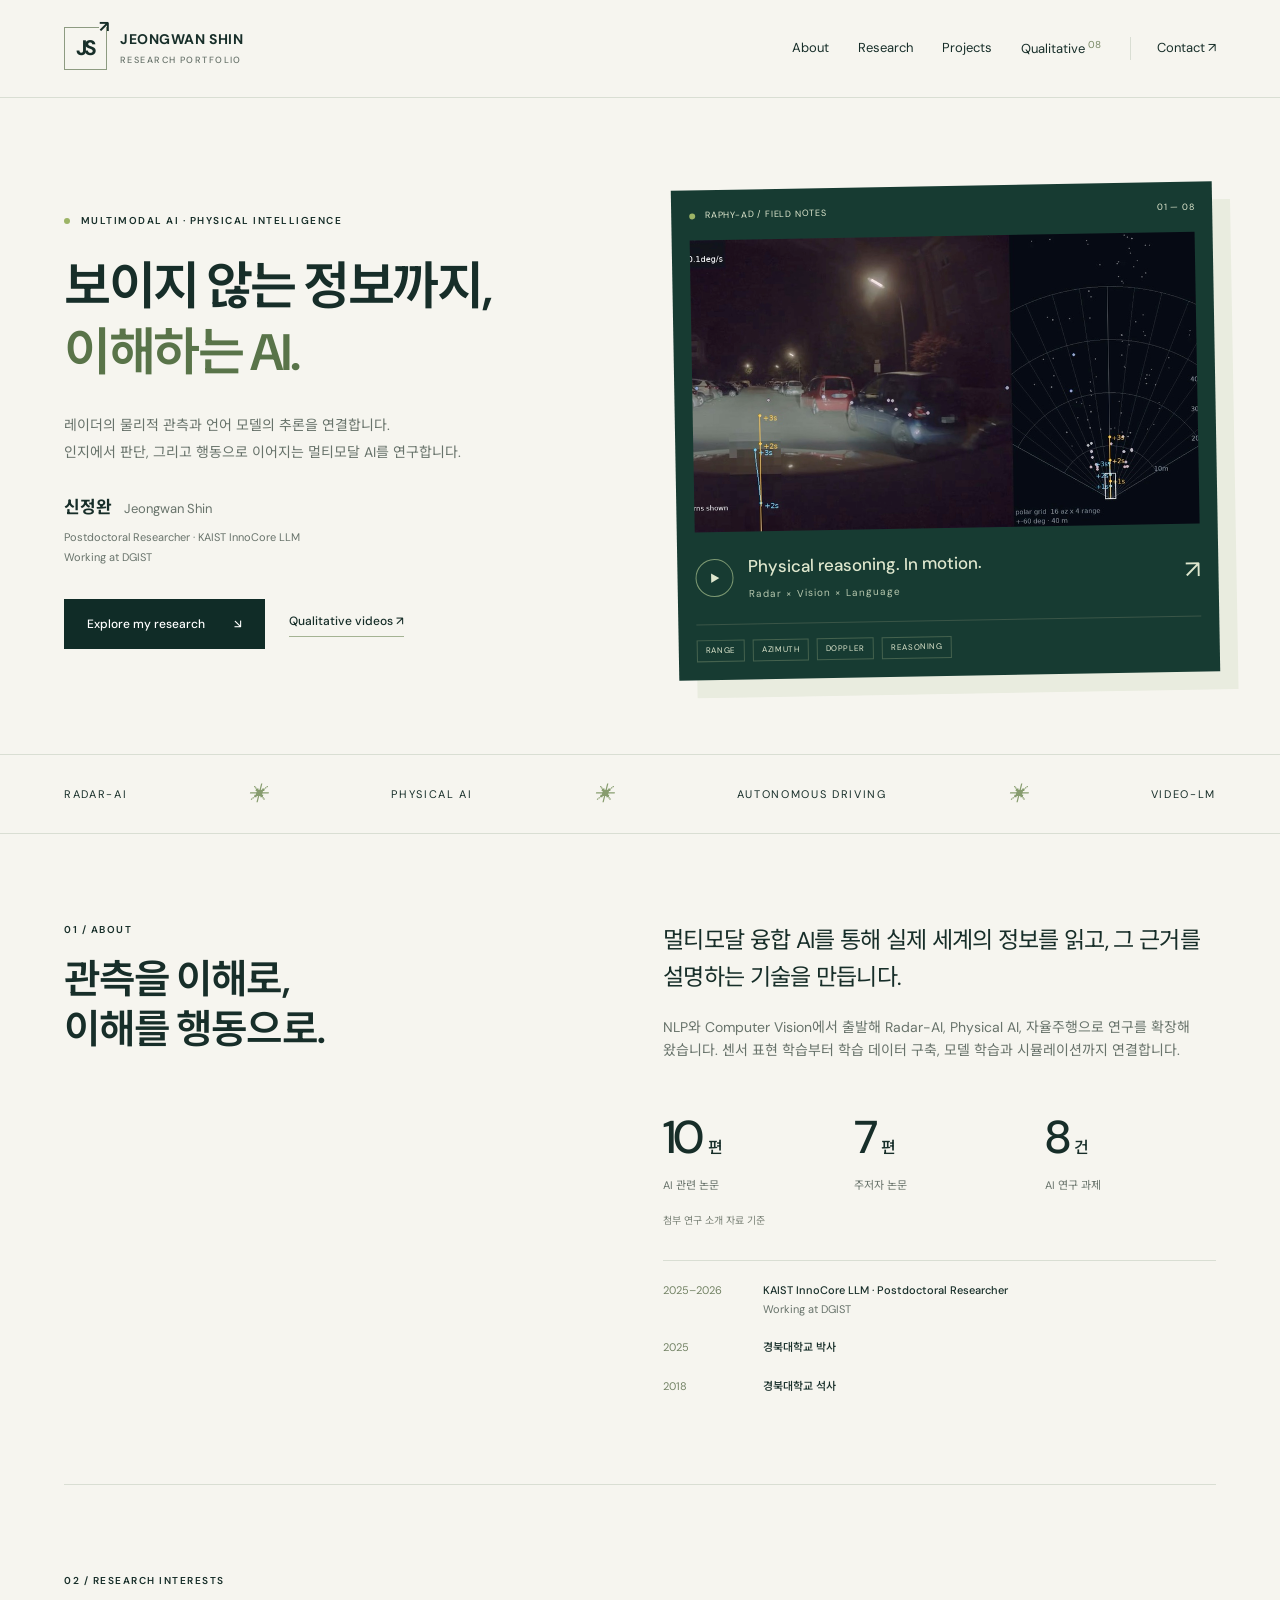
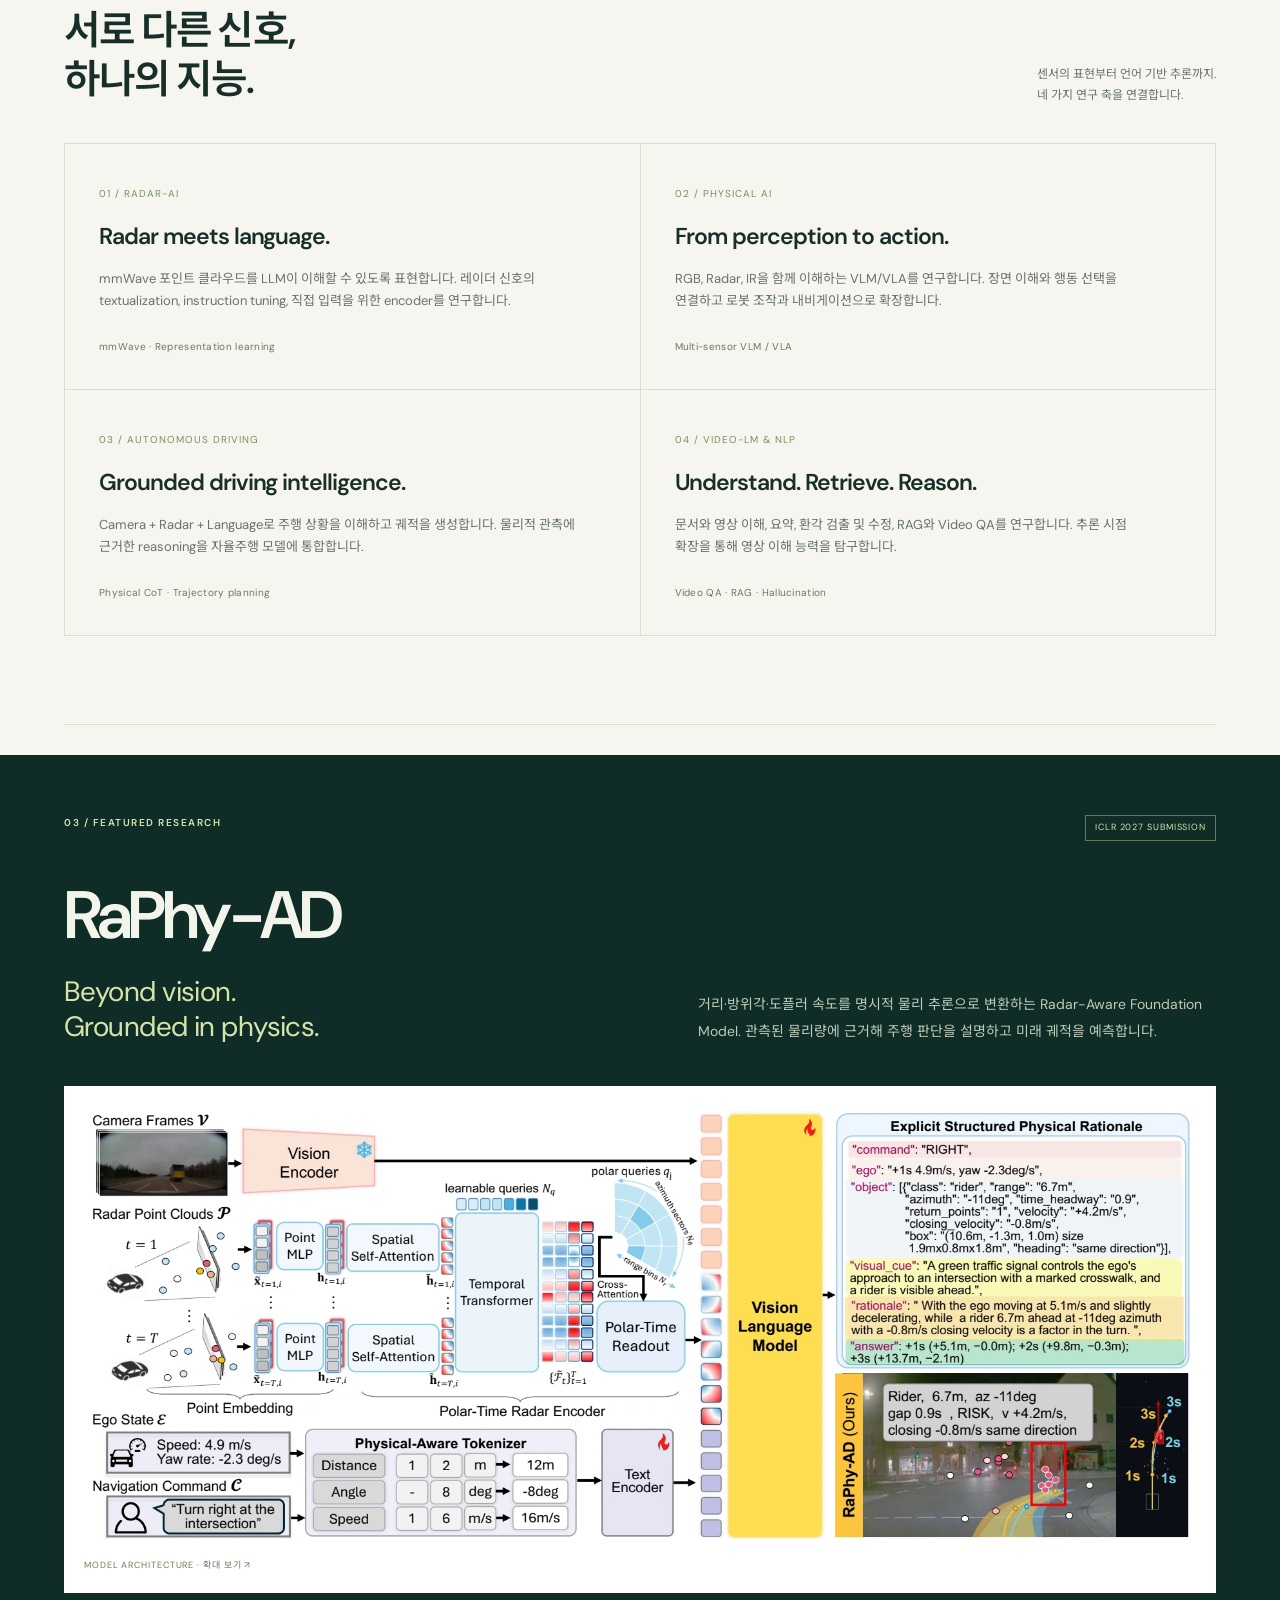
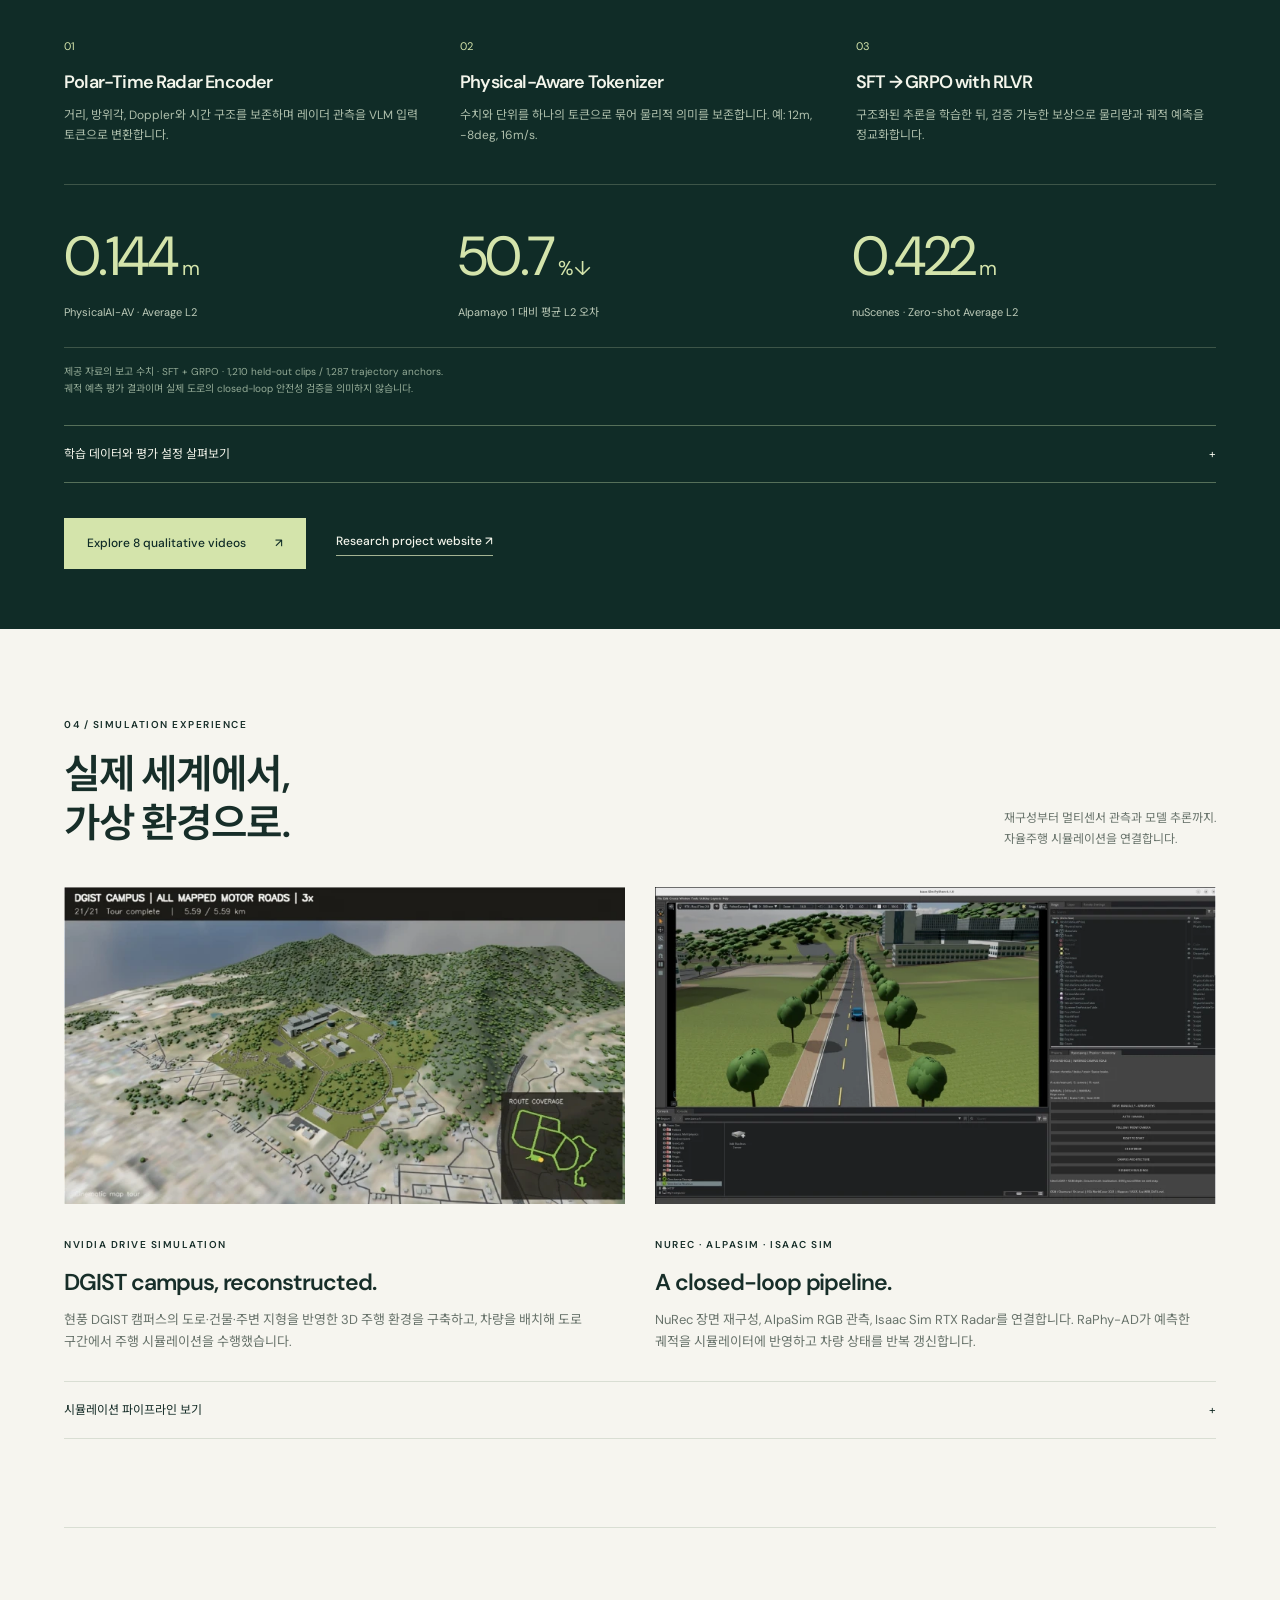
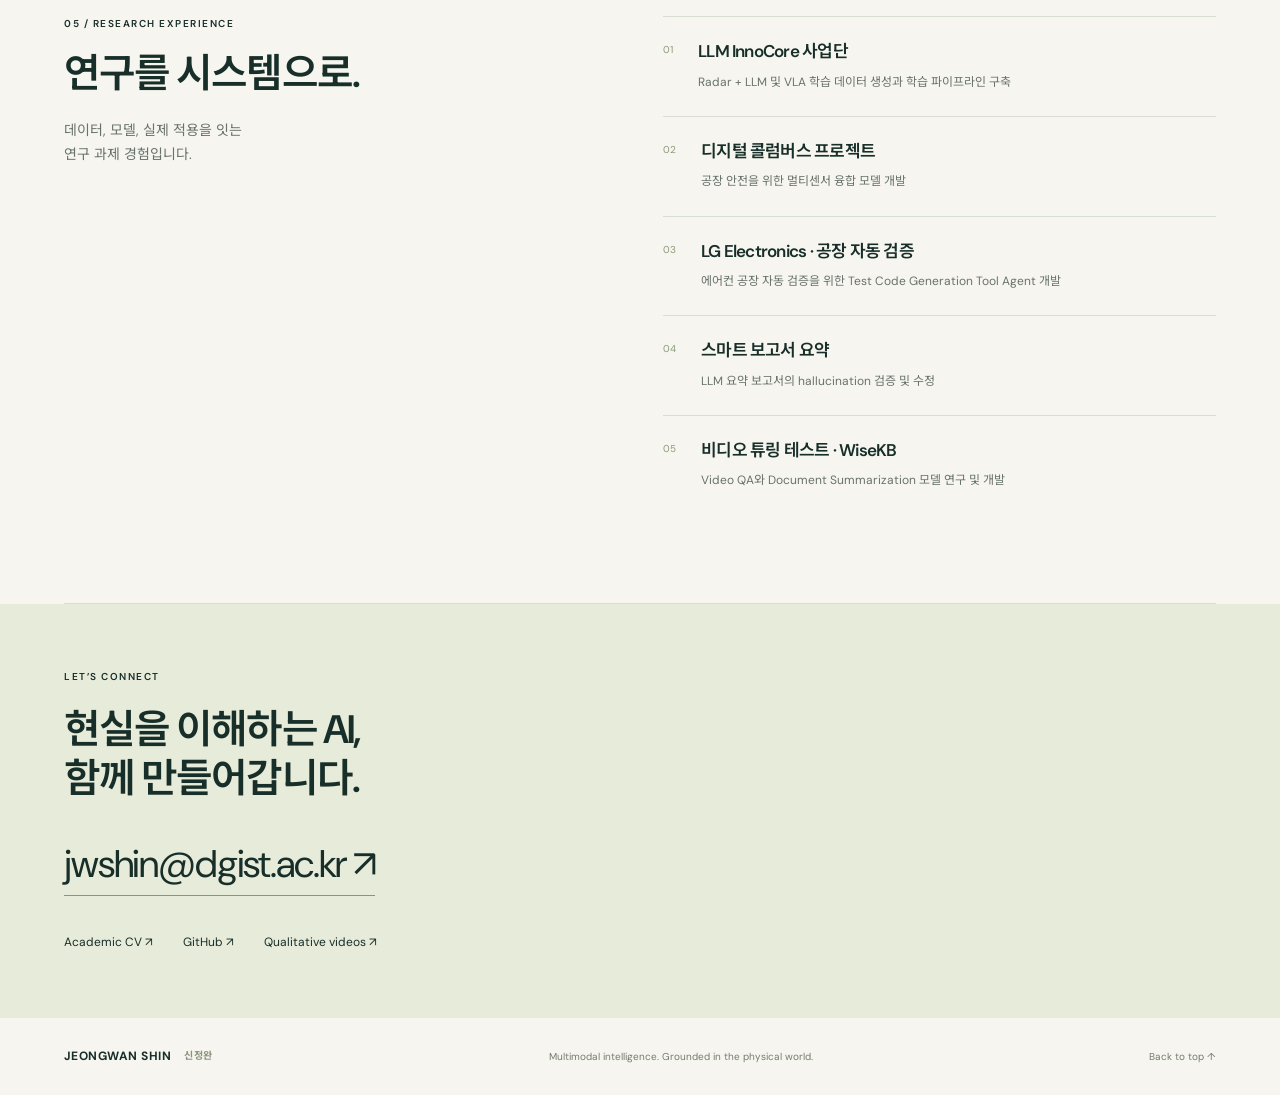
==== index.html @ ce57fabe "Build research portfolio with eight qualitative driving videos" ====
<!doctype html><html lang="ko"><head><meta charset="UTF-8"><meta name="viewport" content="width=device-width, initial-scale=1"><meta name="description" content="신정완의 연구 포트폴리오. Radar-AI, Physical AI, 자율주행 및 Video-LM 연구와 RaPhy-AD 영상 데모."><meta name="theme-color" content="#102c27"><title>신정완 · Research Portfolio · Jeongwan Shin</title><link rel="icon" href="favicon.svg" type="image/svg+xml"><link rel="stylesheet" href="style.css"></head><body><a class="skip" href="#main">본문 바로가기</a><header><a class="brand" href="index.html"><span class="brand-mark">JS<span>↗</span></span><span>JEONGWAN SHIN<small>RESEARCH PORTFOLIO</small></span></a><nav aria-label="주 메뉴"><a href="index.html#about">About</a><a href="index.html#research">Research</a><a href="index.html#projects">Projects</a><a href="qualitative.html">Qualitative <span class="nav-count">08</span></a><a href="index.html#contact">Contact ↗</a></nav></header><main id="main"><section class="hero"><div class="hero-copy"><p class="eyebrow"><span class="dot"></span> MULTIMODAL AI · PHYSICAL INTELLIGENCE</p><h1>보이지 않는 정보까지,<br><em>이해하는 AI.</em></h1><p class="hero-desc">레이더의 물리적 관측과 언어 모델의 추론을 연결합니다.<br>인지에서 판단, 그리고 행동으로 이어지는 멀티모달 AI를 연구합니다.</p><div class="identity"><strong>신정완 <span>Jeongwan Shin</span></strong><p>Postdoctoral Researcher · KAIST InnoCore LLM<br>Working at DGIST</p></div><div class="actions"><a class="button primary" href="#projects">Explore my research <span>↘</span></a><a class="text-link" href="qualitative.html">Qualitative videos <span>↗</span></a></div></div><a class="hero-visual" href="qualitative.html"><div class="visual-top"><span><i class="dot"></i> RAPHY-AD / FIELD NOTES</span><span>01 — 08</span></div><img src="scene-01.jpg" alt="RaPhy-AD 야간 주행: 카메라 관측, 레이더 포인트와 물리적 추론"><div class="visual-caption"><span class="play">▶</span><div><strong>Physical reasoning. In motion.</strong><p>Radar × Vision × Language</p></div><span>↗</span></div><div class="visual-tags"><span>RANGE</span><span>AZIMUTH</span><span>DOPPLER</span><span>REASONING</span></div></a></section>
<div class="specialties"><span>RADAR-AI</span><i>✳</i><span>PHYSICAL AI</span><i>✳</i><span>AUTONOMOUS DRIVING</span><i>✳</i><span>VIDEO-LM</span></div>
<section id="about" class="section about"><div><p class="eyebrow">01 / ABOUT</p><h2>관측을 이해로,<br>이해를 행동으로.</h2></div><div><p class="lead">멀티모달 융합 AI를 통해 실제 세계의 정보를 읽고, 그 근거를 설명하는 기술을 만듭니다.</p><p class="muted">NLP와 Computer Vision에서 출발해 Radar-AI, Physical AI, 자율주행으로 연구를 확장해 왔습니다. 센서 표현 학습부터 학습 데이터 구축, 모델 학습과 시뮬레이션까지 연결합니다.</p><div class="stats"><div><strong>10<span>편</span></strong><p>AI 관련 논문</p></div><div><strong>7<span>편</span></strong><p>주저자 논문</p></div><div><strong>8<span>건</span></strong><p>AI 연구 과제</p></div></div><p class="source-note">첨부 연구 소개 자료 기준</p><div class="timeline"><div><span>2025–2026</span><p><b>KAIST InnoCore LLM · Postdoctoral Researcher</b><br>Working at DGIST</p></div><div><span>2025</span><p><b>경북대학교 박사</b></p></div><div><span>2018</span><p><b>경북대학교 석사</b></p></div></div></div></section>
<section id="research" class="section"><div class="section-head"><div><p class="eyebrow">02 / RESEARCH INTERESTS</p><h2>서로 다른 신호,<br>하나의 지능.</h2></div><p>센서의 표현부터 언어 기반 추론까지.<br>네 가지 연구 축을 연결합니다.</p></div><div class="research-grid"><article><span class="number">01 / RADAR-AI</span><h3>Radar meets language.</h3><p>mmWave 포인트 클라우드를 LLM이 이해할 수 있도록 표현합니다. 레이더 신호의 textualization, instruction tuning, 직접 입력을 위한 encoder를 연구합니다.</p><span class="tag">mmWave · Representation learning</span></article><article><span class="number">02 / PHYSICAL AI</span><h3>From perception to action.</h3><p>RGB, Radar, IR을 함께 이해하는 VLM/VLA를 연구합니다. 장면 이해와 행동 선택을 연결하고 로봇 조작과 내비게이션으로 확장합니다.</p><span class="tag">Multi-sensor VLM / VLA</span></article><article><span class="number">03 / AUTONOMOUS DRIVING</span><h3>Grounded driving intelligence.</h3><p>Camera + Radar + Language로 주행 상황을 이해하고 궤적을 생성합니다. 물리적 관측에 근거한 reasoning을 자율주행 모델에 통합합니다.</p><span class="tag">Physical CoT · Trajectory planning</span></article><article><span class="number">04 / VIDEO-LM & NLP</span><h3>Understand. Retrieve. Reason.</h3><p>문서와 영상 이해, 요약, 환각 검출 및 수정, RAG와 Video QA를 연구합니다. 추론 시점 확장을 통해 영상 이해 능력을 탐구합니다.</p><span class="tag">Video QA · RAG · Hallucination</span></article></div></section>
<section id="projects" class="feature"><div class="feature-head"><p class="eyebrow">03 / FEATURED RESEARCH</p><span class="status">ICLR 2027 SUBMISSION</span></div><div class="feature-title"><h2>RaPhy-AD<span>Beyond vision.<br>Grounded in physics.</span></h2><p>거리·방위각·도플러 속도를 명시적 물리 추론으로 변환하는 Radar-Aware Foundation Model. 관측된 물리량에 근거해 주행 판단을 설명하고 미래 궤적을 예측합니다.</p></div><a class="architecture" href="architecture.webp" target="_blank" rel="noopener"><img src="architecture.webp" loading="lazy" alt="RaPhy-AD 구조: Vision Encoder, Polar-Time Radar Encoder, Physical-Aware Tokenizer와 물리적 rationale 및 궤적 생성"><span>MODEL ARCHITECTURE · 확대 보기 ↗</span></a><div class="method-grid"><article><span>01</span><h3>Polar-Time Radar Encoder</h3><p>거리, 방위각, Doppler와 시간 구조를 보존하며 레이더 관측을 VLM 입력 토큰으로 변환합니다.</p></article><article><span>02</span><h3>Physical-Aware Tokenizer</h3><p>수치와 단위를 하나의 토큰으로 묶어 물리적 의미를 보존합니다. 예: 12m, −8deg, 16m/s.</p></article><article><span>03</span><h3>SFT → GRPO with RLVR</h3><p>구조화된 추론을 학습한 뒤, 검증 가능한 보상으로 물리량과 궤적 예측을 정교화합니다.</p></article></div><div class="results"><div><strong>0.144<span>m</span></strong><p>PhysicalAI-AV · Average L2</p></div><div><strong>50.7<span>% ↓</span></strong><p>Alpamayo 1 대비 평균 L2 오차</p></div><div><strong>0.422<span>m</span></strong><p>nuScenes · Zero-shot Average L2</p></div></div><p class="result-note">제공 자료의 보고 수치 · SFT + GRPO · 1,210 held-out clips / 1,287 trajectory anchors.<br>궤적 예측 평가 결과이며 실제 도로의 closed-loop 안전성 검증을 의미하지 않습니다.</p><details><summary>학습 데이터와 평가 설정 살펴보기 <span>+</span></summary><div class="detail-content"><p><b>Data pipeline.</b> 160,761개 radar-equipped clips와 2,984,608개의 multimodal instruction-response pairs. VLM 장면 설명, 사람의 라벨링, video·metadata RAG를 통해 long-tail 시나리오를 선별합니다.</p><p><b>Training tasks.</b> 객체 검출, 주변 객체·자차 궤적 예측, 장면 설명, Physical CoT, QA를 함께 학습합니다.</p><p><b>Evaluation.</b> 1 / 2 / 3초 예측 구간에서 L2 error와 collision rate를 평가하며 야간, 눈, 안개 및 보행자·차량 상호작용을 포함합니다.</p></div></details><div class="feature-actions"><a class="button light" href="qualitative.html">Explore 8 qualitative videos <span>↗</span></a><a class="text-link" href="https://raphy-ad.github.io/" target="_blank" rel="noopener">Research project website ↗</a></div></section>
<section id="simulation" class="section"><div class="section-head"><div><p class="eyebrow">04 / SIMULATION EXPERIENCE</p><h2>실제 세계에서,<br>가상 환경으로.</h2></div><p>재구성부터 멀티센서 관측과 모델 추론까지.<br>자율주행 시뮬레이션을 연결합니다.</p></div><div class="simulation-grid"><article><img src="campus.webp" alt="DGIST 캠퍼스 도로와 지형을 반영한 3D 환경" loading="lazy"><span class="eyebrow">NVIDIA DRIVE SIMULATION</span><h3>DGIST campus, reconstructed.</h3><p>현풍 DGIST 캠퍼스의 도로·건물·주변 지형을 반영한 3D 주행 환경을 구축하고, 차량을 배치해 도로 구간에서 주행 시뮬레이션을 수행했습니다.</p></article><article><img src="simulation.webp" alt="차량을 배치한 캠퍼스 도로 시뮬레이션 화면" loading="lazy"><span class="eyebrow">NUREC · ALPASIM · ISAAC SIM</span><h3>A closed-loop pipeline.</h3><p>NuRec 장면 재구성, AlpaSim RGB 관측, Isaac Sim RTX Radar를 연결합니다. RaPhy-AD가 예측한 궤적을 시뮬레이터에 반영하고 차량 상태를 반복 갱신합니다.</p></article></div><details class="pipeline-detail"><summary>시뮬레이션 파이프라인 보기 <span>+</span></summary><img src="pipeline.webp" alt="실제 주행 데이터에서 NuRec, AlpaSim, Isaac Sim, RaPhy-AD를 거쳐 차량 상태를 갱신하는 흐름" loading="lazy"></details></section>
<section class="section experience"><div><p class="eyebrow">05 / RESEARCH EXPERIENCE</p><h2>연구를 시스템으로.</h2><p class="muted">데이터, 모델, 실제 적용을 잇는<br>연구 과제 경험입니다.</p></div><div class="project-list"><article><span>01</span><div><h3>LLM InnoCore 사업단</h3><p>Radar + LLM 및 VLA 학습 데이터 생성과 학습 파이프라인 구축</p></div></article><article><span>02</span><div><h3>디지털 콜럼버스 프로젝트</h3><p>공장 안전을 위한 멀티센서 융합 모델 개발</p></div></article><article><span>03</span><div><h3>LG Electronics · 공장 자동 검증</h3><p>에어컨 공장 자동 검증을 위한 Test Code Generation Tool Agent 개발</p></div></article><article><span>04</span><div><h3>스마트 보고서 요약</h3><p>LLM 요약 보고서의 hallucination 검증 및 수정</p></div></article><article><span>05</span><div><h3>비디오 튜링 테스트 · WiseKB</h3><p>Video QA와 Document Summarization 모델 연구 및 개발</p></div></article></div></section>
<section id="contact" class="contact"><p class="eyebrow">LET’S CONNECT</p><h2>현실을 이해하는 AI,<br>함께 만들어갑니다.</h2><a class="email" href="mailto:jwshin@dgist.ac.kr">jwshin@dgist.ac.kr ↗</a><div class="contact-links"><a href="https://jeongwan-shin.github.io/" target="_blank" rel="noopener">Academic CV ↗</a><a href="https://github.com/Jeongwan-Shin" target="_blank" rel="noopener">GitHub ↗</a><a href="qualitative.html">Qualitative videos ↗</a></div></section></main><footer><a class="brand" href="index.html">JEONGWAN SHIN <span>신정완</span></a><p>Multimodal intelligence. Grounded in the physical world.</p><a href="#main">Back to top ↑</a></footer><script src="script.js"></script></body></html>
---- style.css ----
@import url('https://fonts.googleapis.com/css2?family=DM+Sans:wght@400;500;600;700&family=Noto+Sans+KR:wght@400;500;600;700;800&display=swap');
:root{--ink:#172e29;--muted:#68736b;--paper:#f6f5ef;--green:#102c27;--lime:#d4e4ab;--line:#d9ded3}*{box-sizing:border-box}html{scroll-behavior:smooth;scroll-padding-top:100px}body{margin:0;background:var(--paper);color:var(--ink);font-family:'DM Sans','Noto Sans KR',sans-serif;line-height:1.7;-webkit-font-smoothing:antialiased}a{color:inherit;text-decoration:none}button{font:inherit;cursor:pointer}img{max-width:100%;display:block}button,a{-webkit-tap-highlight-color:transparent}a:focus-visible,button:focus-visible,summary:focus-visible{outline:3px solid #8fa73e;outline-offset:5px}h1,h2,h3,p{margin:0}h1,h2,h3{line-height:1.25;letter-spacing:-.045em}h2{font-size:clamp(30px,3.1vw,46px);font-weight:600}h3{font-size:23px;font-weight:600}p{word-break:keep-all}em{font-style:normal;color:#597449}.skip{position:absolute;left:20px;top:-100px;z-index:100;background:white;padding:12px}.skip:focus{top:0}header{height:98px;display:flex;align-items:center;justify-content:space-between;padding:0 5%;border-bottom:1px solid var(--line);background:var(--paper)}.brand{display:flex;align-items:center;gap:13px;font-size:14px;font-weight:700;letter-spacing:.04em;line-height:1.4}.brand small{display:block;font-size:9px;color:var(--muted);letter-spacing:.16em;font-weight:500;margin-top:4px}.brand-mark{font-size:21px;letter-spacing:-.12em;position:relative;border:1px solid #8d9b81;width:43px;height:43px;display:grid;place-items:center}.brand-mark span{position:absolute;right:0;top:-9px;background:var(--paper);font-size:16px;line-height:1}nav{display:flex;gap:29px;align-items:center;font-size:13px}nav a:hover,nav [aria-current]{color:#64813c}nav a:last-child{border-left:1px solid var(--line);padding-left:26px}.nav-count{font-size:10px;vertical-align:super;color:#788764}main{max-width:1600px;margin:auto}.hero{padding:88px 5% 78px;display:grid;grid-template-columns:1fr 1fr;gap:6%;align-items:center}.eyebrow{font-size:10px;letter-spacing:.15em;font-weight:600;line-height:1.6}.dot{display:inline-block;width:6px;height:6px;border-radius:50%;background:#9cb466;margin-right:7px;vertical-align:middle}.hero h1{font-size:clamp(36px,4vw,61px);font-weight:600;line-height:1.3;margin:25px 0}.hero-desc{color:var(--muted);font-size:14px;line-height:1.9}.identity{margin:28px 0}.identity strong{font-size:17px}.identity strong span{font-size:13px;color:var(--muted);margin-left:8px;font-weight:400}.identity p{font-size:11px;line-height:1.8;color:var(--muted);margin-top:6px}.actions{display:flex;align-items:center;gap:24px;margin-top:31px}.button{display:inline-flex;align-items:center;justify-content:center;gap:29px;padding:15px 23px;font-size:12px;font-weight:500;transition:transform .2s}.button:hover{transform:translateY(-3px)}.primary{background:var(--green);color:#fff}.text-link{font-size:12px;font-weight:500;border-bottom:1px solid #a4b393;padding-bottom:4px}.hero-visual{background:#173b32;padding:18px;color:#dfe7ce;box-shadow:18px 18px 0 #e9ecdf;transform:rotate(-1deg)}.visual-top{display:flex;justify-content:space-between;font-size:9px;letter-spacing:.09em;margin-bottom:17px}.hero-visual img{width:100%;aspect-ratio:1.73;object-fit:cover}.visual-caption{display:flex;align-items:center;gap:15px;margin:21px 0}.visual-caption strong{font-size:17px;font-weight:500}.visual-caption p{font-size:10px;letter-spacing:.1em;color:#b7c8af;margin-top:4px}.visual-caption>span:last-child{margin-left:auto;font-size:25px}.play{border:1px solid #7c9872;width:38px;height:38px;border-radius:50%;display:grid;place-items:center;font-size:10px}.visual-tags{display:flex;gap:8px;border-top:1px solid #3a5547;padding-top:15px}.visual-tags span{font-size:8px;border:1px solid #45624e;padding:3px 8px;letter-spacing:.08em}.specialties{display:flex;justify-content:space-between;align-items:center;padding:22px 5%;border-top:1px solid var(--line);border-bottom:1px solid var(--line);font-size:11px;letter-spacing:.15em}.specialties i{font-size:20px;color:#879c6e}.section{margin:0 5%;padding:88px 0;border-bottom:1px solid var(--line)}.about,.experience{display:grid;grid-template-columns:1fr 1.2fr;gap:12%}.section h2{margin-top:17px}.lead{font-size:23px;letter-spacing:-.03em;line-height:1.6}.muted{color:var(--muted);font-size:14px;margin-top:20px}.stats{display:grid;grid-template-columns:repeat(3,1fr);margin-top:35px;gap:20px}.stats strong{font-size:46px;font-weight:500;letter-spacing:-.06em}.stats strong span{font-size:16px;margin-left:6px}.stats p{font-size:11px;color:var(--muted)}.source-note{font-size:10px;color:#7a8277;margin-top:17px;line-height:1.8}.timeline{border-top:1px solid var(--line);margin-top:30px}.timeline>div{display:flex;gap:25px;padding-top:20px;font-size:11px}.timeline span{color:#738365;min-width:75px}.timeline p{color:var(--muted)}.timeline b{font-weight:500;color:var(--ink)}.section-head{display:flex;justify-content:space-between;align-items:flex-end;margin-bottom:38px;gap:30px}.section-head>p{font-size:12px;color:var(--muted)}.research-grid{display:grid;grid-template-columns:repeat(2,1fr);border-top:1px solid var(--line);border-left:1px solid var(--line)}.research-grid article{padding:34px;border-right:1px solid var(--line);border-bottom:1px solid var(--line)}.number{font-size:10px;color:#789160;letter-spacing:.1em}.research-grid h3{margin:17px 0}.research-grid p{font-size:13px;color:var(--muted);max-width:480px}.tag{display:block;font-size:10px;letter-spacing:.03em;color:#6a7a5b;margin-top:26px}.feature{background:var(--green);color:#f3f5eb;padding:60px 5%;margin-top:30px}.feature-head{display:flex;justify-content:space-between;gap:20px;color:var(--lime)}.status{font-size:9px;letter-spacing:.1em;border:1px solid #647959;padding:4px 9px}.feature-title{display:grid;grid-template-columns:1fr 1fr;gap:10%;align-items:end;margin:33px 0}.feature-title h2{font-size:67px;letter-spacing:-.06em}.feature-title h2 span{font-size:28px;display:block;color:var(--lime);font-weight:400;letter-spacing:-.02em;margin-top:17px}.feature-title p{font-size:14px;color:#bdcbb9;line-height:1.9}.architecture{display:block;background:#fff;padding:20px;margin-top:42px}.architecture img{width:100%}.architecture span{display:block;font-size:9px;color:#6c7d5a;margin-top:15px;letter-spacing:.1em}.method-grid{display:grid;grid-template-columns:repeat(3,1fr);gap:36px;margin:38px 0}.method-grid article>span{color:var(--lime);font-size:11px}.method-grid h3{font-size:18px;margin:12px 0}.method-grid p{font-size:12px;color:#aebfac}.results{display:grid;grid-template-columns:repeat(3,1fr);border-top:1px solid #3d5548;border-bottom:1px solid #3d5548;padding:25px 0;gap:30px}.results strong{font-size:55px;letter-spacing:-.05em;font-weight:400;color:var(--lime)}.results strong span{font-size:20px;margin-left:5px}.results p{font-size:11px;color:#bdcbb9}.result-note{font-size:10px;color:#94ab97;margin-top:15px}details{margin-top:28px;border-top:1px solid #56705a;border-bottom:1px solid #56705a}summary{cursor:pointer;list-style:none;display:flex;justify-content:space-between;padding:18px 0;font-size:12px}summary::-webkit-details-marker{display:none}.detail-content p{font-size:12px;color:#bdcbb9;margin-bottom:20px}.feature-actions{display:flex;gap:30px;align-items:center;margin-top:35px}.light{background:var(--lime);color:var(--green)}.simulation-grid{display:grid;grid-template-columns:1fr 1fr;gap:30px}.simulation-grid img{width:100%;aspect-ratio:1.77;object-fit:cover;margin-bottom:25px}.simulation-grid h3{margin:12px 0}.simulation-grid p{color:var(--muted);font-size:13px}.pipeline-detail{border-color:var(--line)}.pipeline-detail img{max-height:600px;width:auto;margin:0 auto 30px}.project-list article{display:flex;gap:25px;padding:24px 0;border-top:1px solid var(--line)}.project-list article>span{font-size:10px;color:#8a9a79}.project-list h3{font-size:17px}.project-list p{font-size:12px;color:var(--muted);margin-top:9px}.contact{background:#e7ebda;padding:65px 5%}.contact h2{margin:20px 0 28px}.email{font-size:clamp(21px,3vw,40px);letter-spacing:-.03em;border-bottom:1px solid #869774;padding-bottom:6px}.contact-links{display:flex;gap:30px;font-size:12px;margin-top:35px}footer{padding:30px 5%;display:flex;align-items:center;justify-content:space-between;gap:30px;font-size:10px;color:#737d6c}footer .brand{font-size:12px;color:var(--ink)}footer .brand span{color:#89947d;font-size:10px}.qual-intro{padding:42px 5% 0}.back-link{font-size:11px;color:var(--muted)}.qual-intro .section-head{margin-top:35px}.qual-intro h1{font-size:clamp(42px,5.5vw,76px);font-weight:500;margin-top:18px}.cinema-section{padding:10px 5% 0}.selected-info{border-top:1px solid var(--line);padding:24px 0}.selected-info>span{font-size:10px;color:#84956c;letter-spacing:.12em}.selected-info h2{font-size:23px;margin:8px 0}.selected-info p{font-size:12px;color:var(--muted)}.cinema{background:#0d1d19;padding:15px}.cinema video{width:100%;display:block;aspect-ratio:1.778;background:#000;object-fit:contain}.cinema-bar{display:flex;justify-content:space-between;align-items:center;gap:15px;padding-top:13px;font-size:9px;color:#bdcfaa}.cinema-bar>div{display:flex;gap:22px;align-items:center}.cinema-bar button{border:0;background:transparent;color:inherit;font-size:11px}.video-status{font-size:11px;color:var(--muted);margin-top:12px}.video-library{padding:50px 5% 75px}.library-head{display:flex;justify-content:space-between;align-items:center;gap:25px;margin-bottom:25px}.library-head h2{font-size:24px;letter-spacing:-.03em}.library-head h2 span{font-size:13px;color:#7e9266;vertical-align:super;margin-left:5px}.filters{display:flex;gap:5px;flex-wrap:wrap}.filters button{border:1px solid var(--line);padding:6px 12px;background:transparent;color:#5c6a51;font-size:10px;border-radius:30px}.filters button[aria-pressed=true]{background:var(--green);color:#fff;border-color:var(--green)}.video-grid{display:grid;grid-template-columns:repeat(4,1fr);gap:22px}.video-card{padding:0;text-align:left;border:1px solid var(--line);background:transparent;transition:box-shadow .2s,transform .2s;color:var(--ink)}.video-card:hover{transform:translateY(-3px)}.video-card.active{border-color:#5b7740;box-shadow:0 0 0 1px #5b7740}.thumb{position:relative}.thumb img{aspect-ratio:1.77;width:100%;object-fit:cover}.thumb-index{position:absolute;left:8px;top:8px;background:#122b25cc;color:white;font-size:9px;padding:2px 7px}.thumb-play{position:absolute;right:10px;bottom:9px;color:white;background:#132c24d9;border-radius:50%;width:26px;height:26px;display:grid;place-items:center;font-size:8px}.card-copy{padding:15px}.card-copy .eyebrow{font-size:8px;color:#769359}.card-copy h3{font-size:14px;line-height:1.5;letter-spacing:-.03em;margin:5px 0}.card-copy p{font-size:10px;color:var(--muted);line-height:1.5;word-break:normal}.video-library>.text-link{display:inline-block;margin-top:30px}[hidden]{display:none!important}
@media(min-width:1500px){header,footer{padding-left:max(5%,calc((100vw - 1440px)/2));padding-right:max(5%,calc((100vw - 1440px)/2))}}@media(max-width:1000px){nav{gap:16px}.hero{gap:4%;padding-top:55px}.hero h1{font-size:38px}.hero-visual{padding:12px}.visual-caption strong{font-size:13px}.actions{gap:14px}.button{gap:15px;padding:13px 16px}.video-grid{grid-template-columns:repeat(2,1fr)}.about,.experience{gap:6%}.stats strong{font-size:38px}.library-head{align-items:flex-start;flex-direction:column}}
@media(max-width:700px){header{height:auto;min-height:100px;flex-wrap:wrap;padding:17px 6%;gap:20px}.brand{font-size:12px}.brand-mark{width:35px;height:35px}nav{width:100%;justify-content:space-between;gap:10px;font-size:11px}nav a:last-child{padding-left:0;border:0}.hero{grid-template-columns:1fr;padding:45px 6% 50px;gap:45px}.hero h1{font-size:40px}.hero-desc{font-size:12px}.hero-visual{max-width:540px;transform:none;box-shadow:8px 8px 0 #e9ecdf}.visual-caption strong{font-size:16px}.specialties{padding:17px 6%;flex-wrap:wrap;gap:15px;font-size:8px}.specialties i{font-size:12px}.specialties i:last-of-type{display:none}.section{margin:0 6%;padding:55px 0}.about,.experience{grid-template-columns:1fr;gap:28px}.lead{font-size:20px}.section-head{display:block;margin-bottom:28px}.section-head>p{margin-top:20px}.research-grid{grid-template-columns:1fr}.research-grid article{padding:26px}.feature{padding:40px 6%}.feature-head{align-items:center}.feature-head .eyebrow{font-size:8px}.status{font-size:7px}.feature-title{grid-template-columns:1fr;gap:25px}.feature-title h2{font-size:54px}.feature-title p{font-size:12px}.architecture{padding:9px;margin-top:25px}.architecture span{font-size:7px}.method-grid{grid-template-columns:1fr;gap:25px}.method-grid h3{margin:7px 0}.results{gap:15px}.results strong{font-size:32px}.results strong span{font-size:12px}.results p{font-size:9px}.feature-actions{align-items:flex-start;flex-direction:column;gap:20px}.simulation-grid{grid-template-columns:1fr;gap:35px}.contact{padding:45px 6%}.contact-links{gap:20px;flex-wrap:wrap;font-size:11px}footer{padding:28px 6%;flex-wrap:wrap;gap:15px}footer p{order:3;width:100%}.qual-intro,.cinema-section{padding-left:6%;padding-right:6%}.qual-intro h1{font-size:43px}.selected-info h2{font-size:21px}.cinema{padding:7px}.cinema-bar{font-size:7px;flex-wrap:wrap;padding:10px 4px 4px}.cinema-bar>div{justify-content:space-between;width:100%;font-size:10px}.video-library{padding:35px 6% 50px}.video-grid{gap:12px}.card-copy{padding:10px}.card-copy h3{font-size:12px}.card-copy p{font-size:9px}.filters button{font-size:9px;padding:6px 10px}.identity{margin:24px 0}.pipeline-detail img{width:100%;height:auto}}@media(prefers-reduced-motion:reduce){html{scroll-behavior:auto}*{transition:none!important;transform:none!important}}
h1,h2,h3{word-break:keep-all}@media(max-width:700px){.hero h1{font-size:clamp(28px,7.7vw,36px)}}
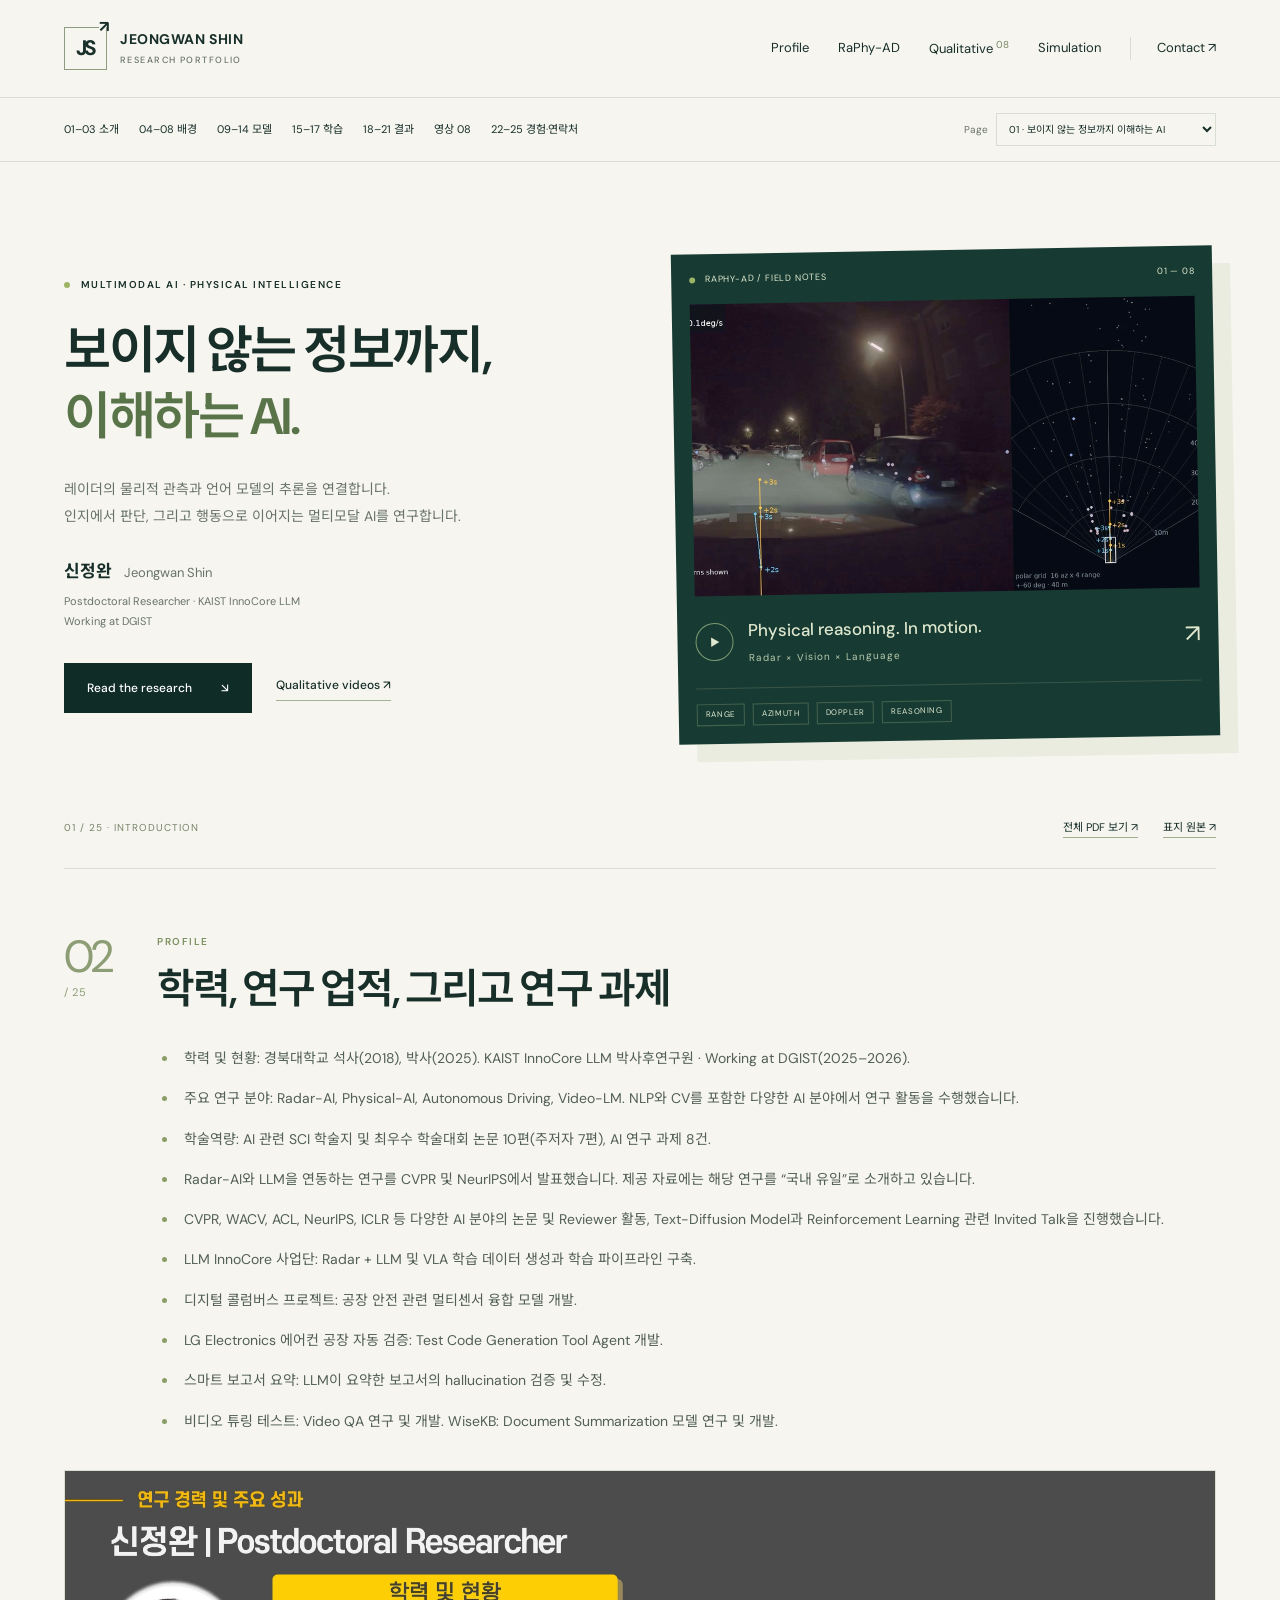
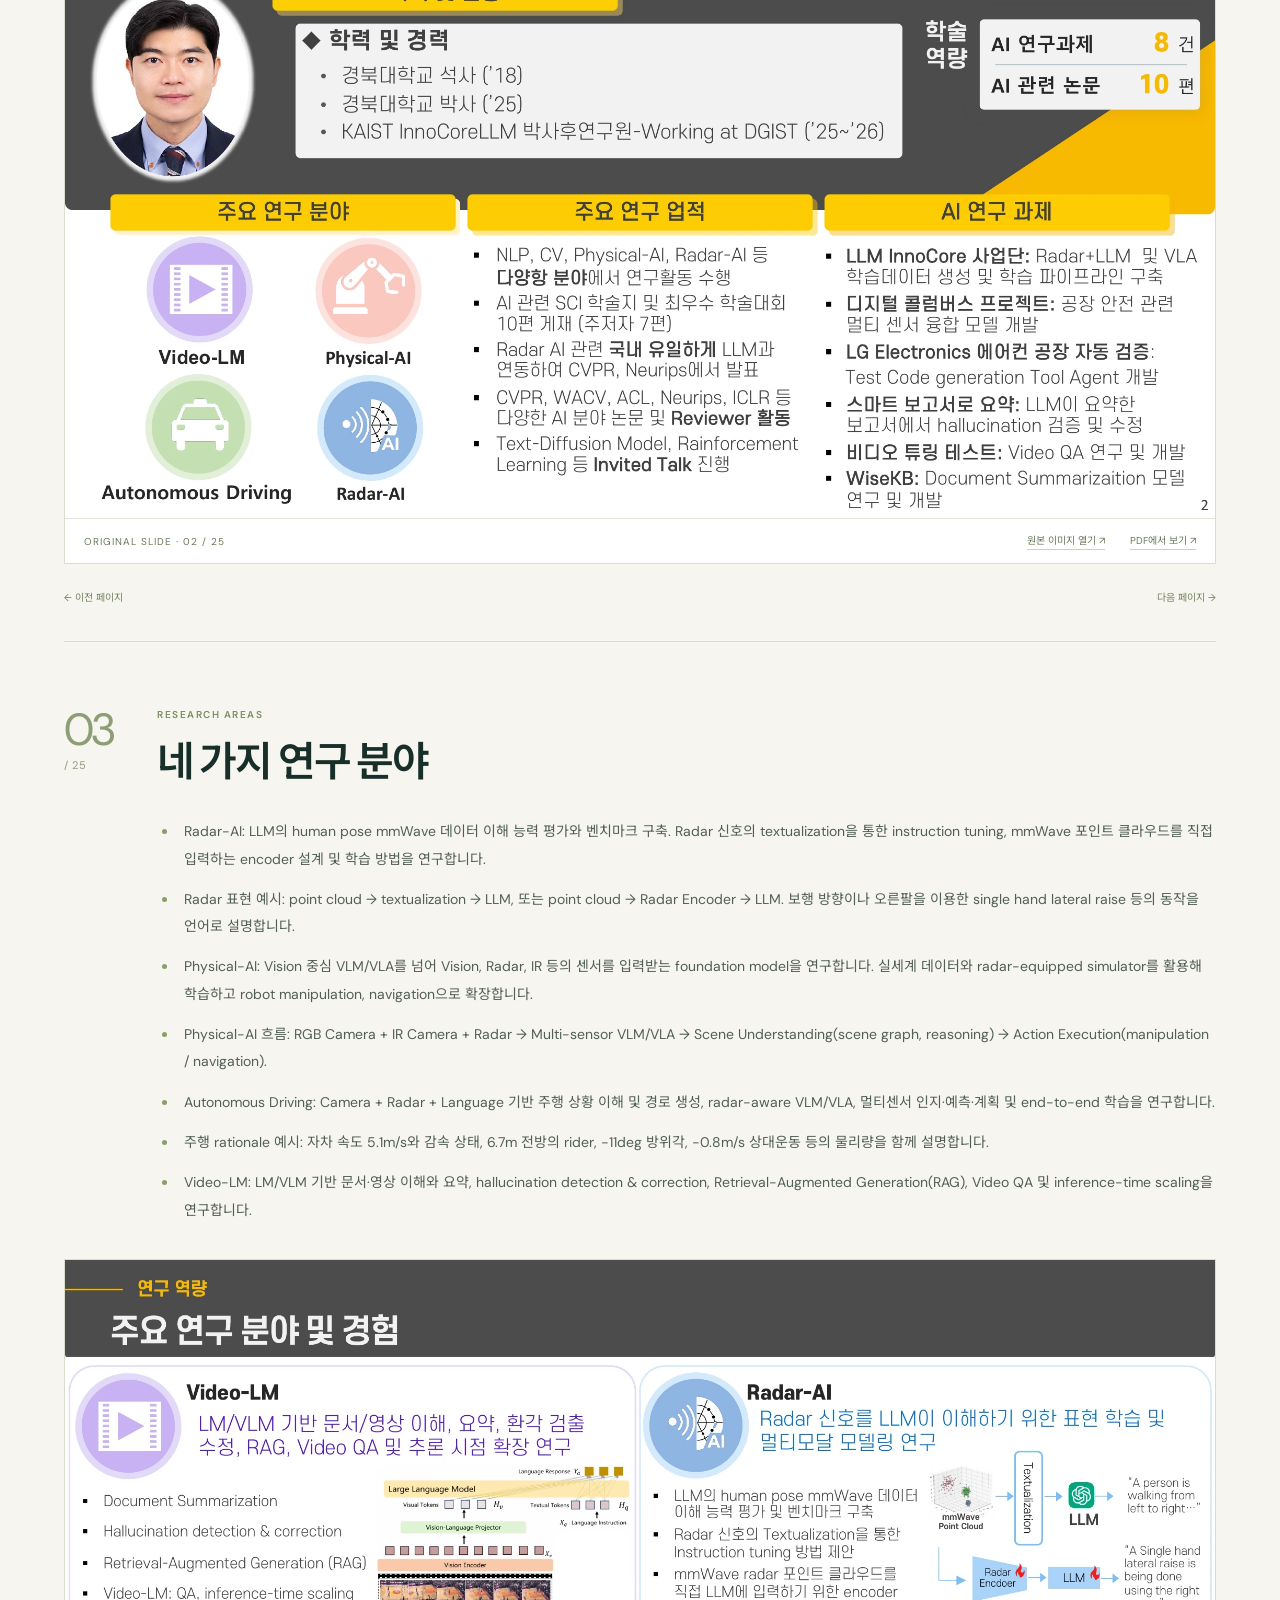
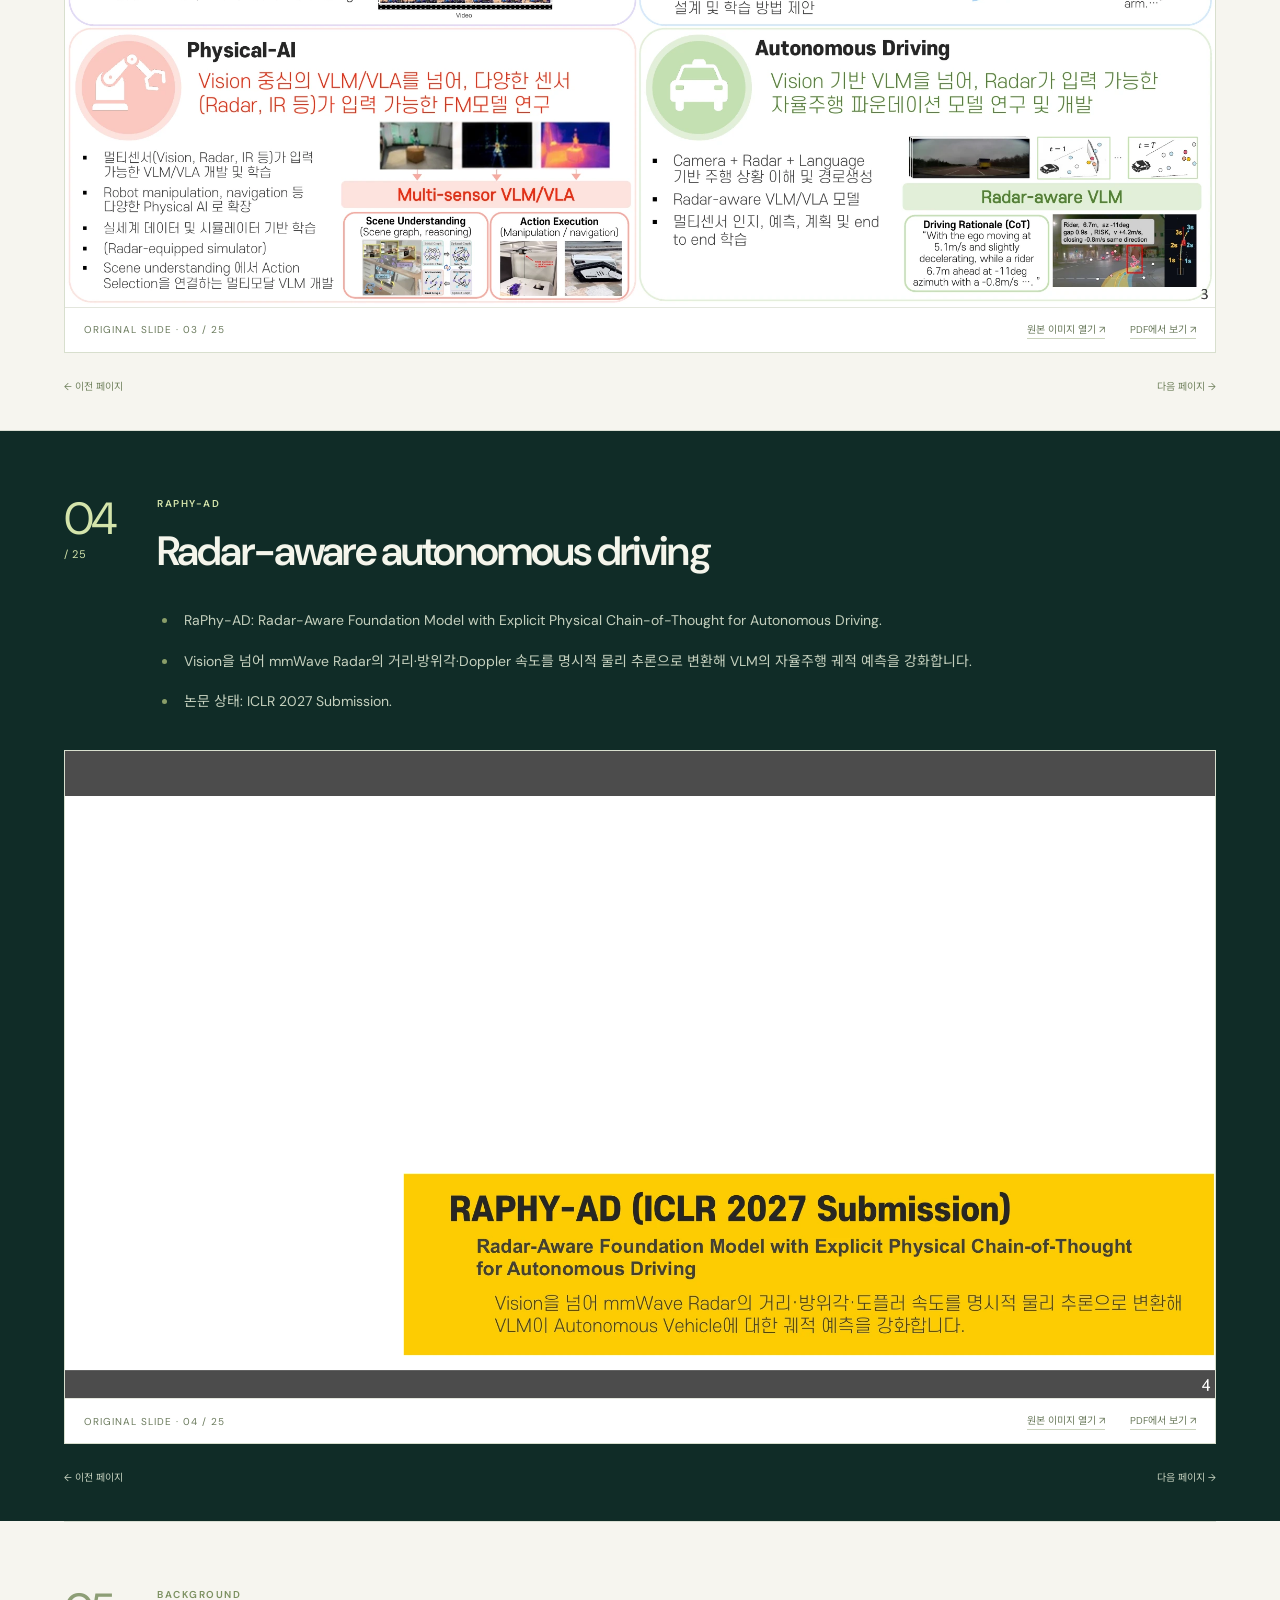
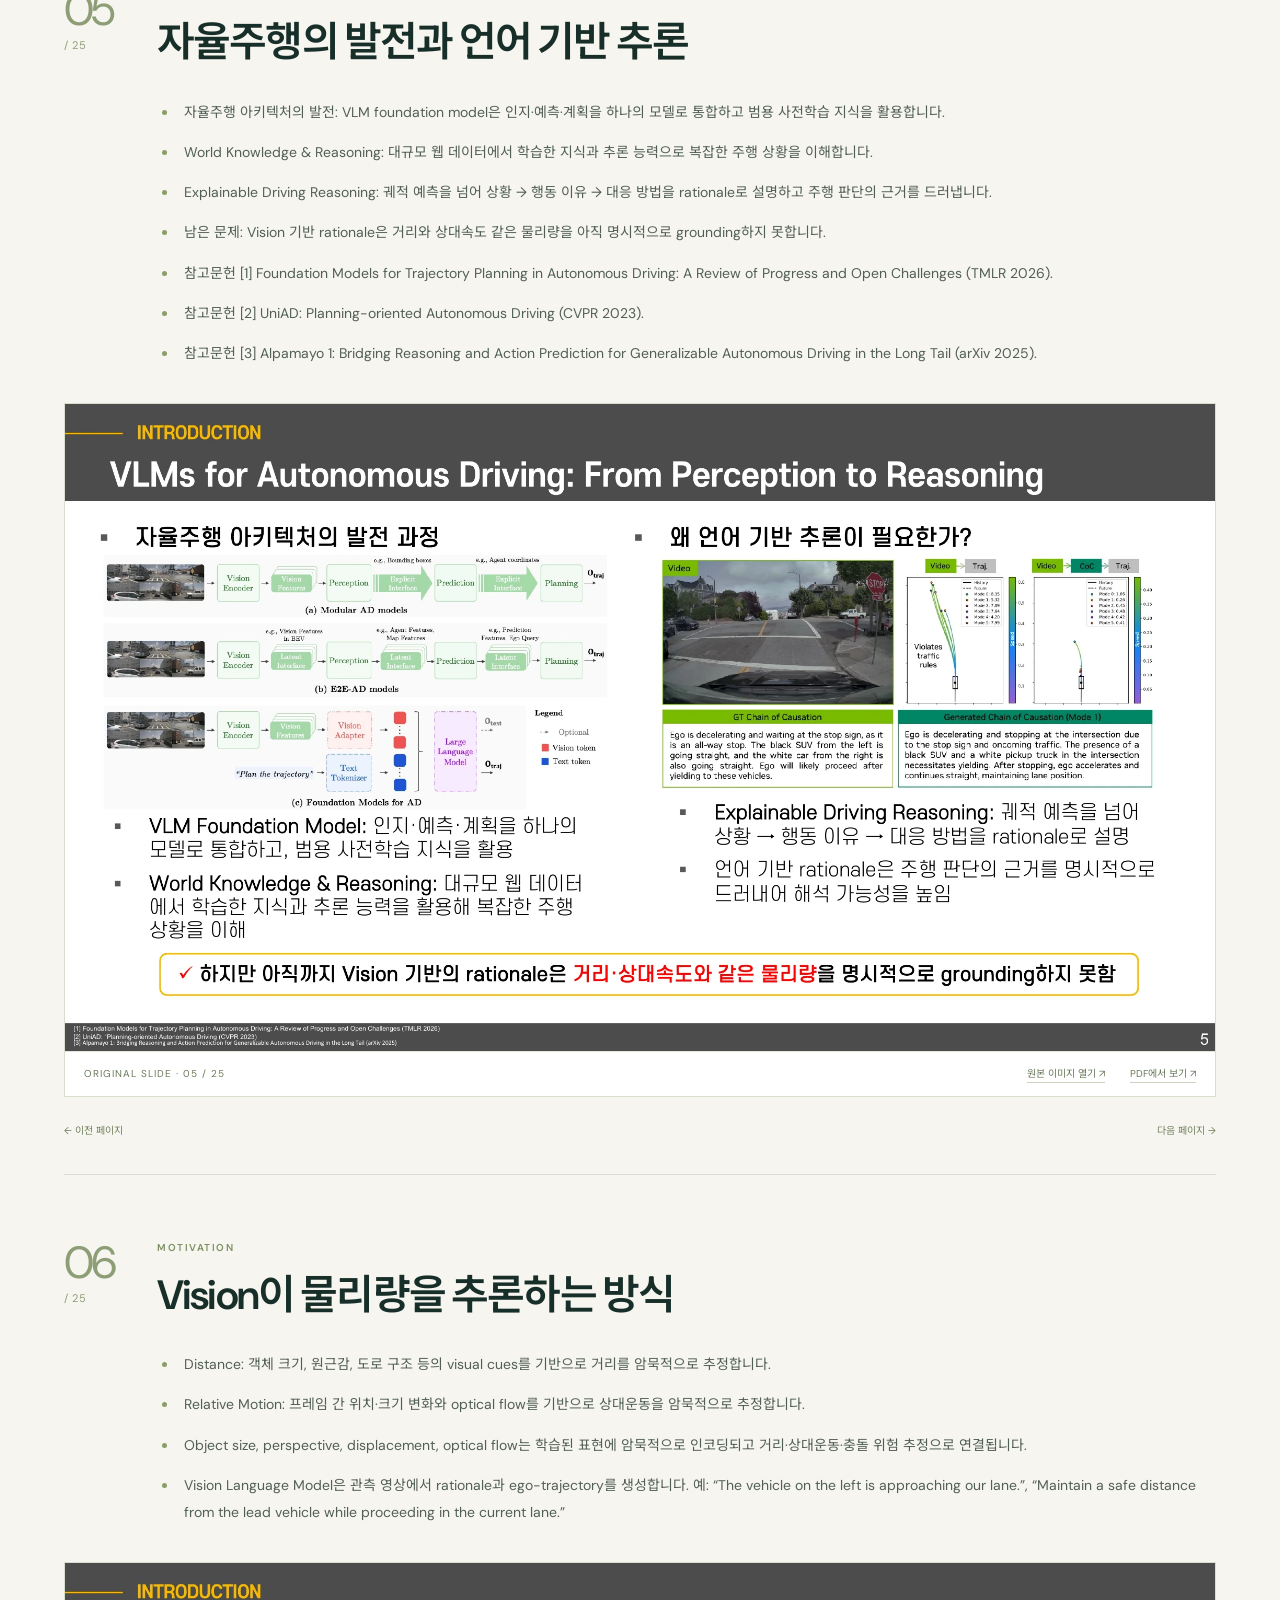
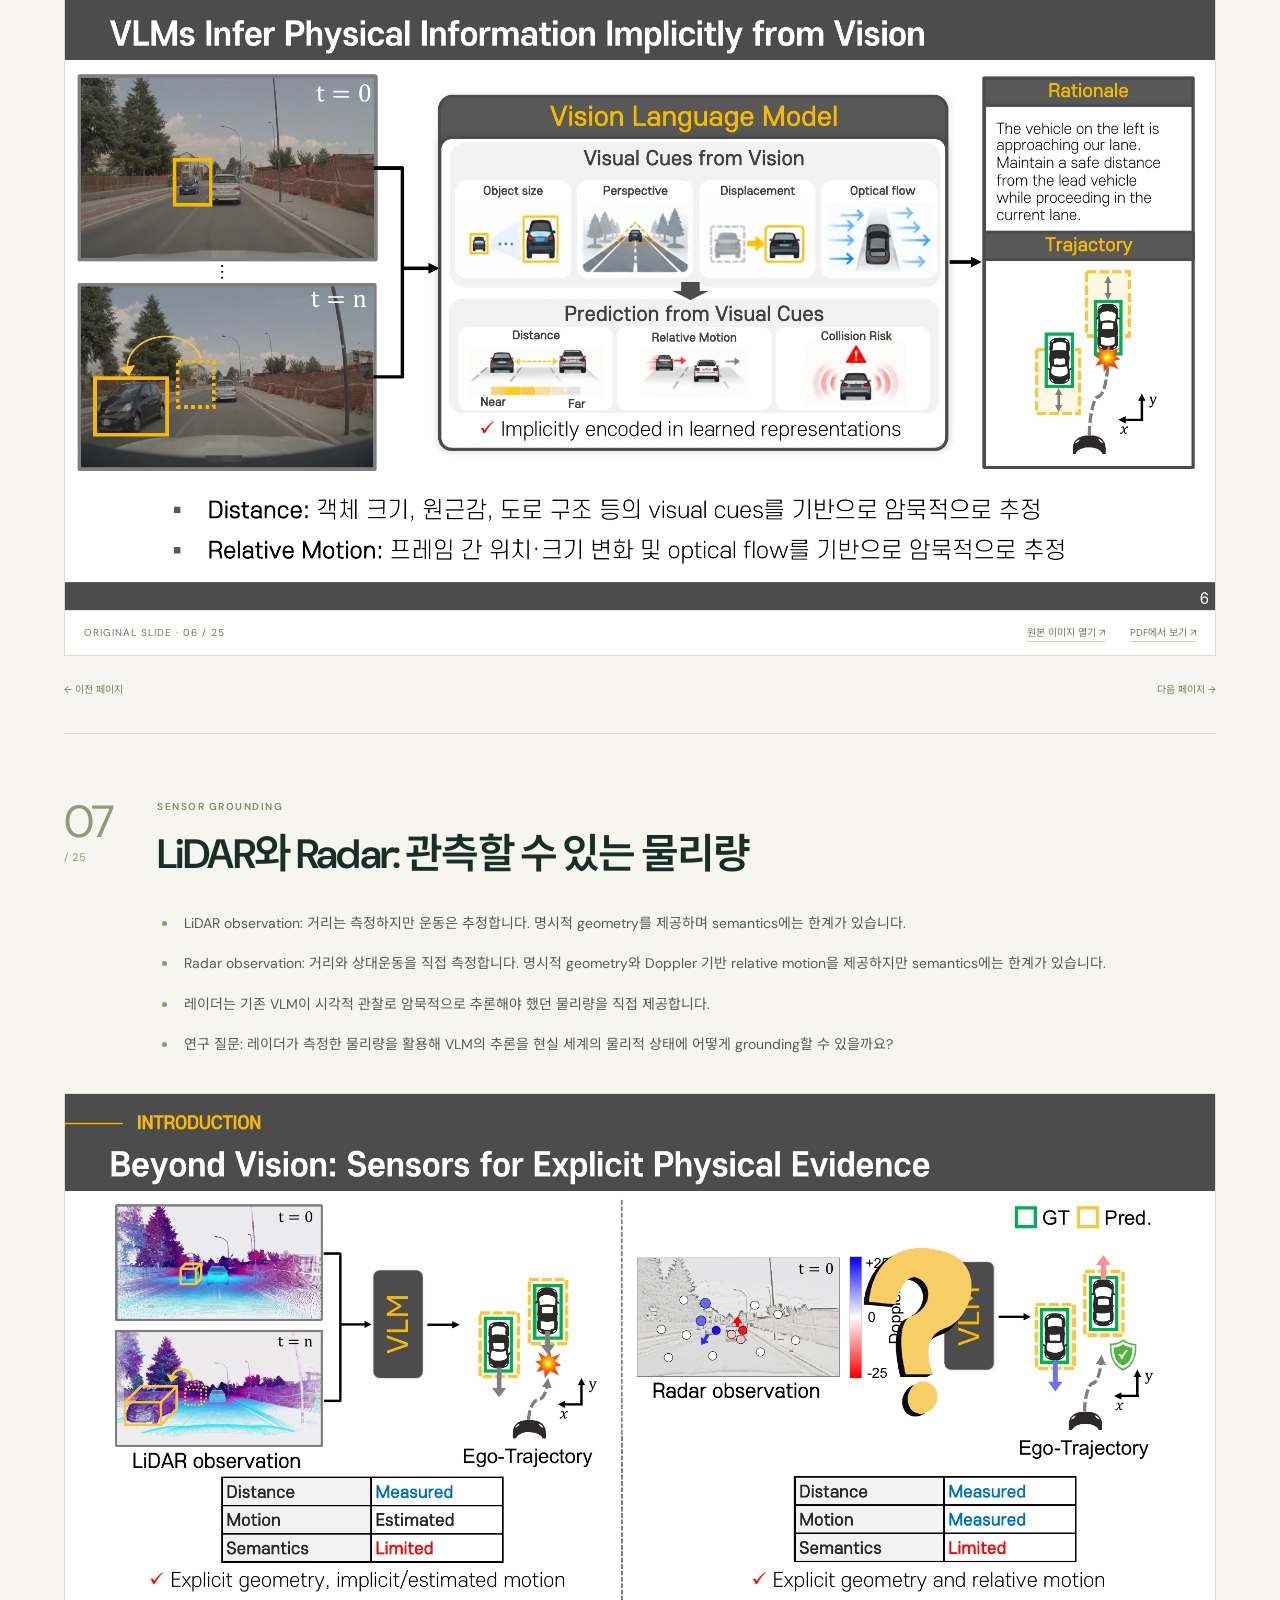
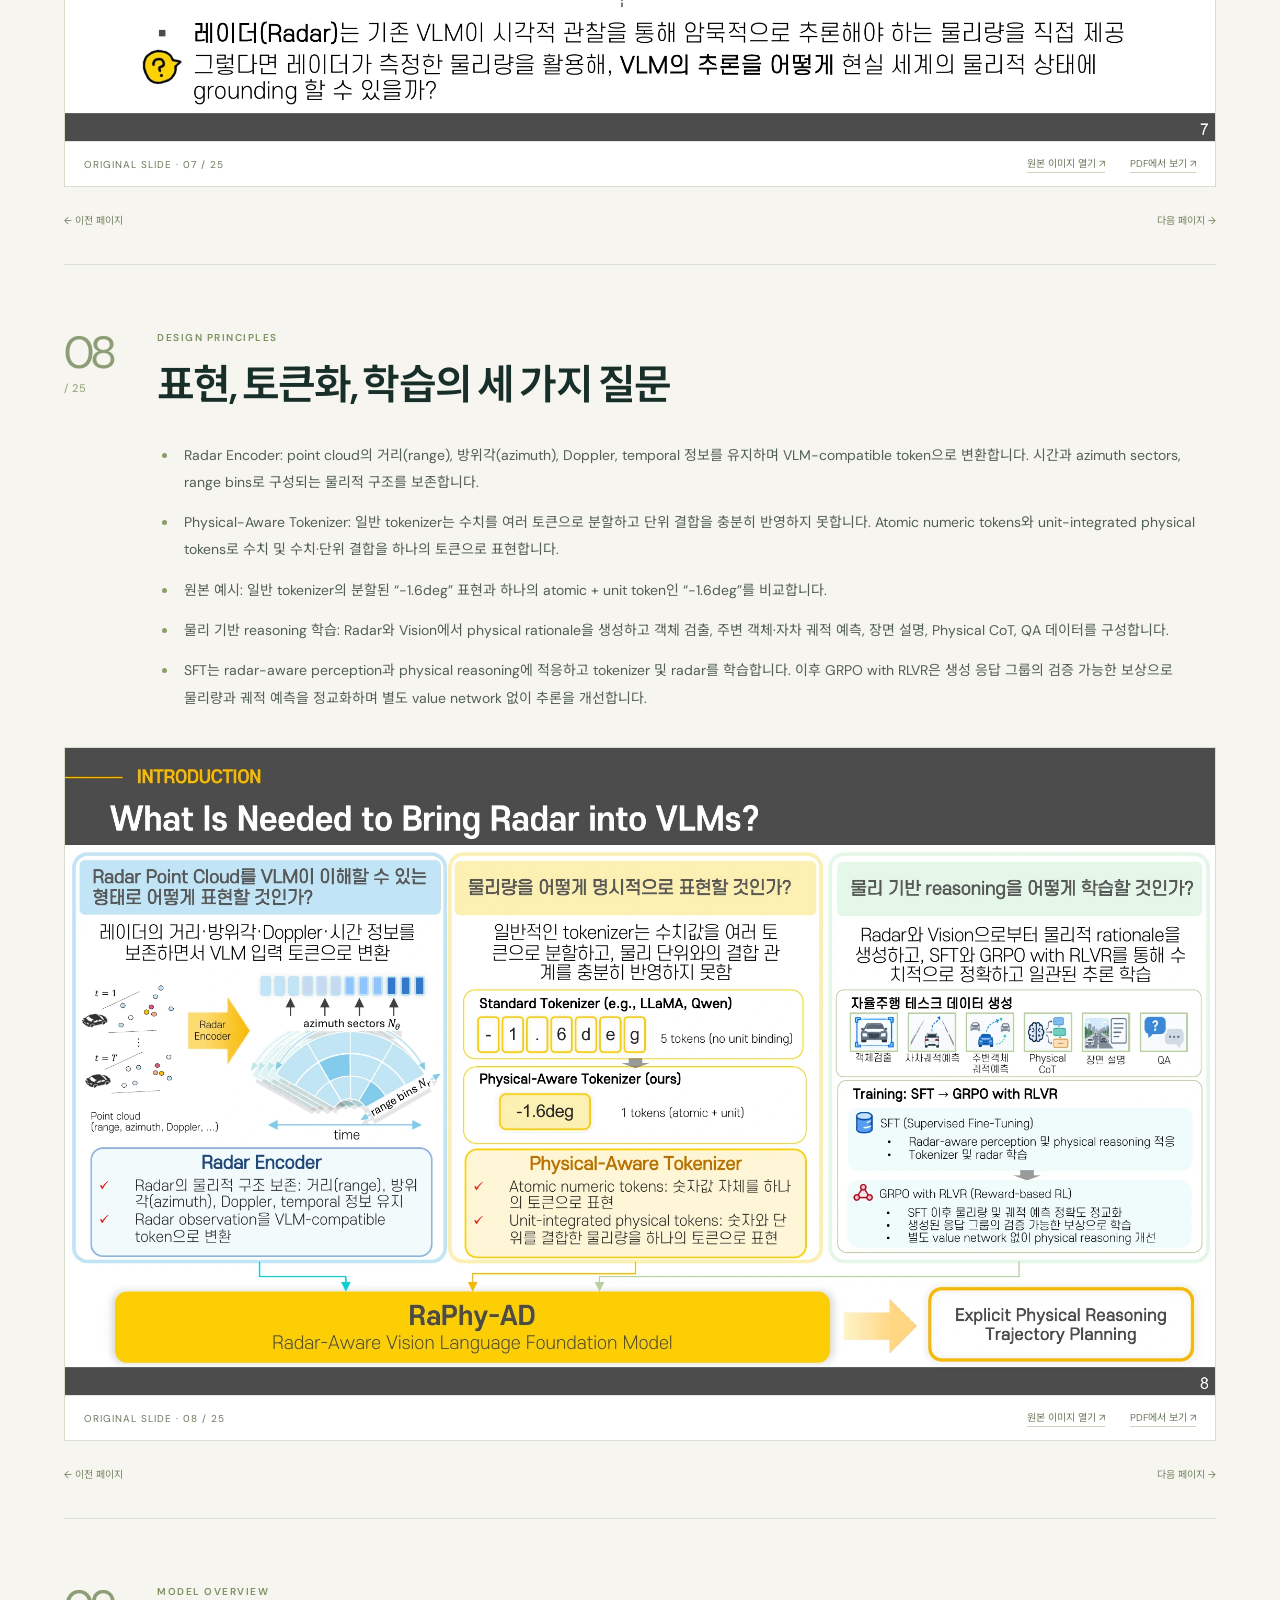
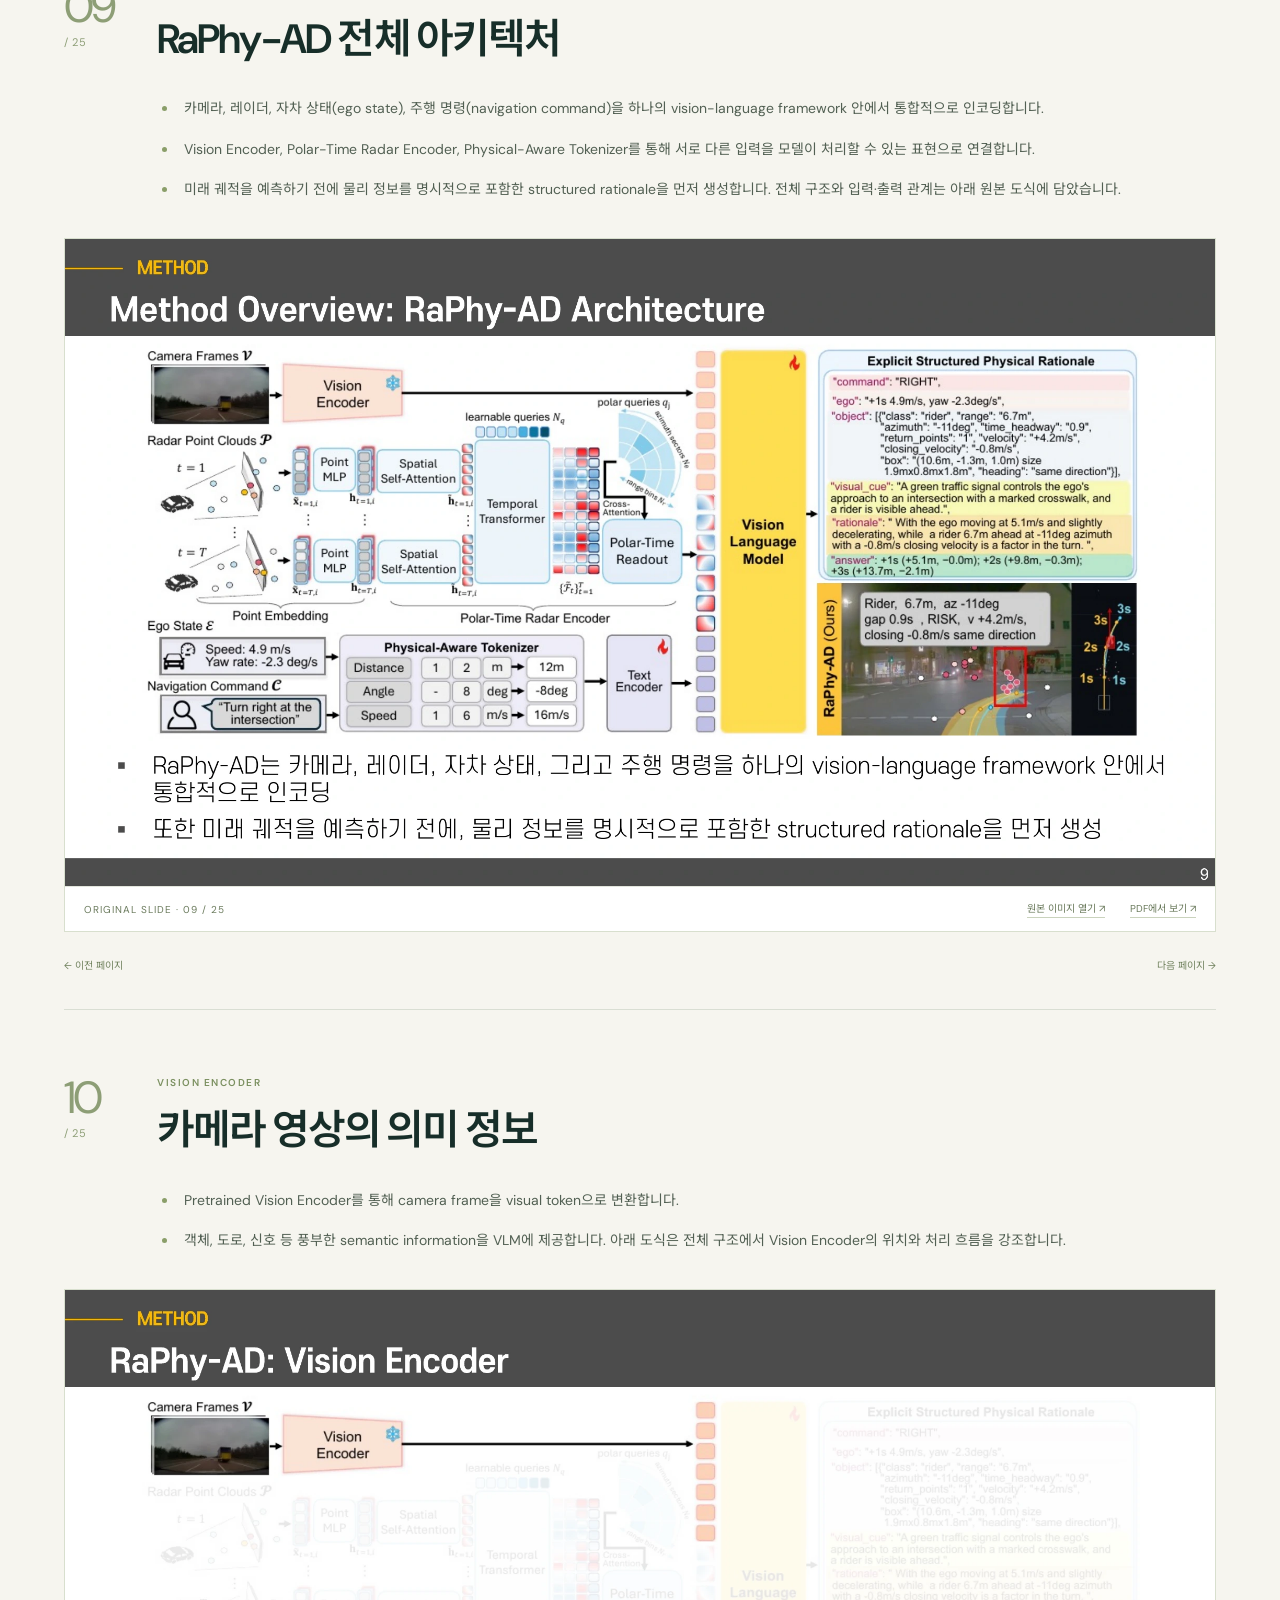
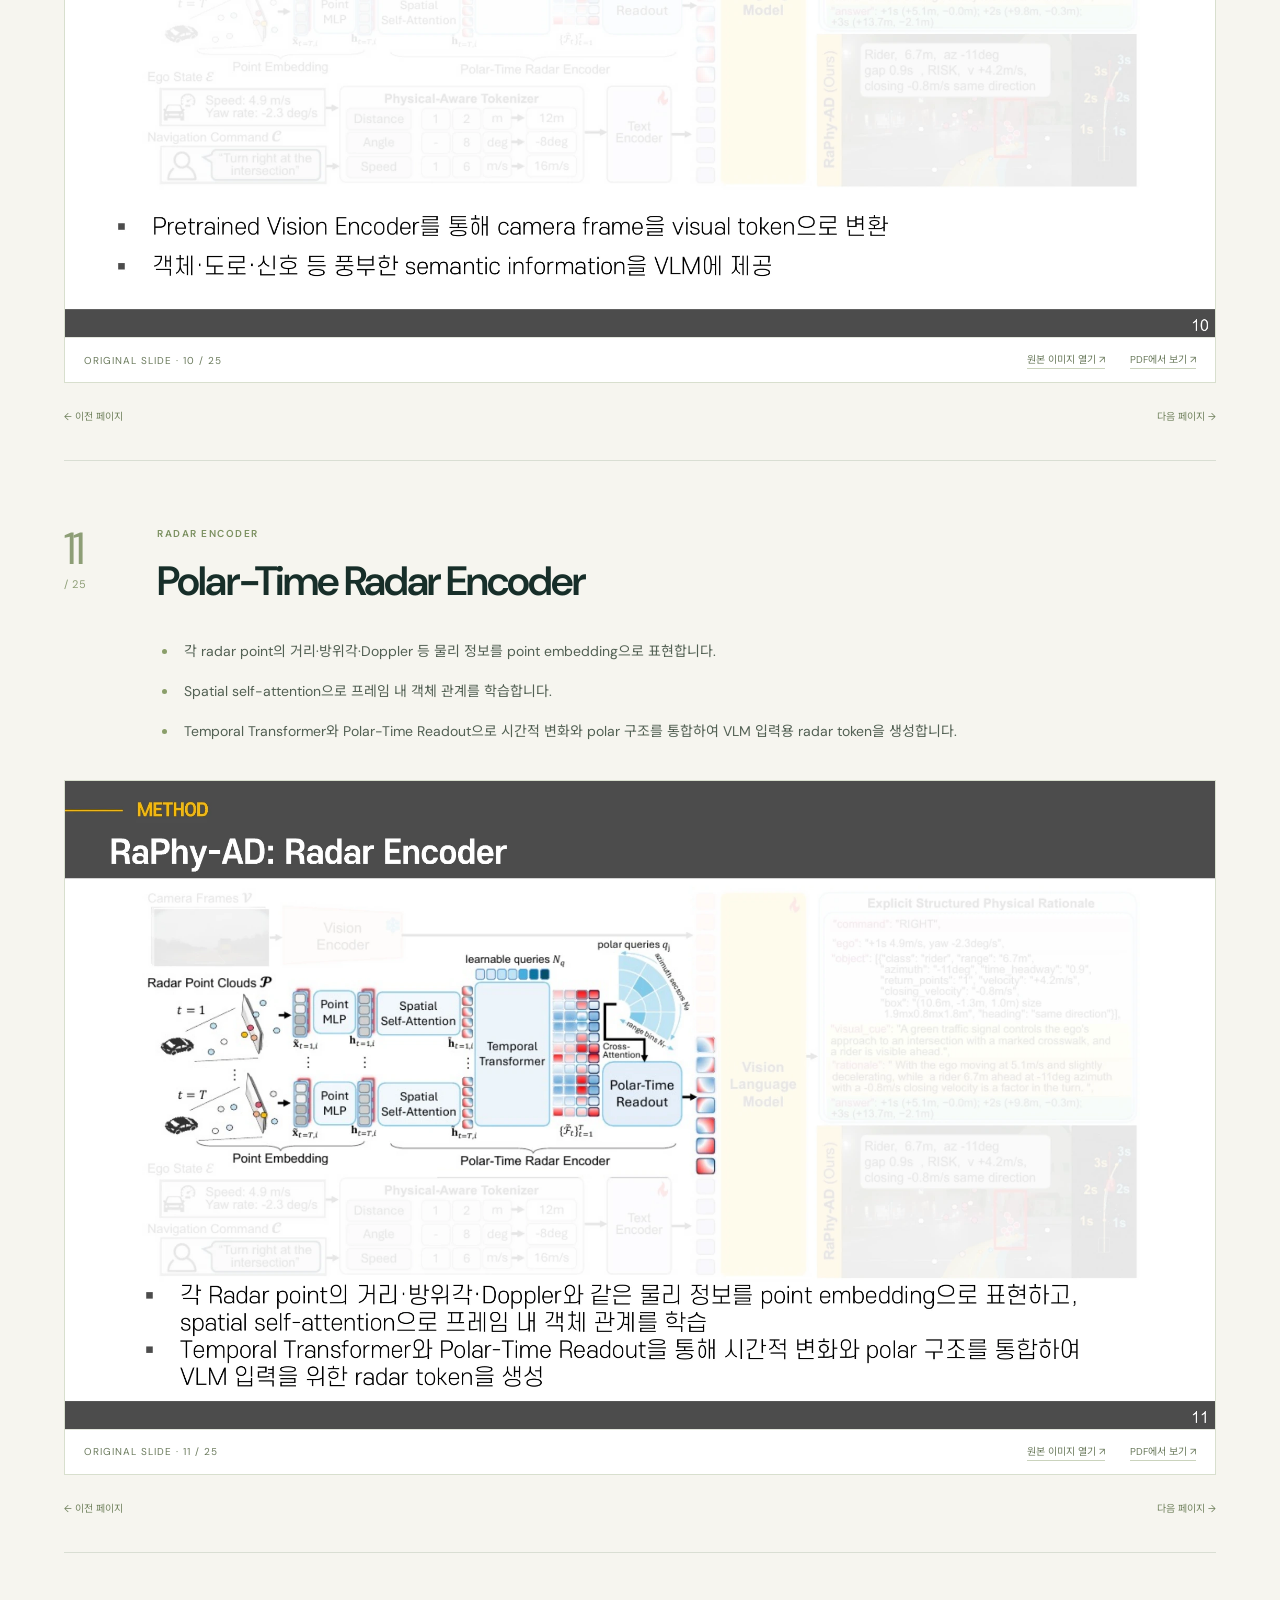
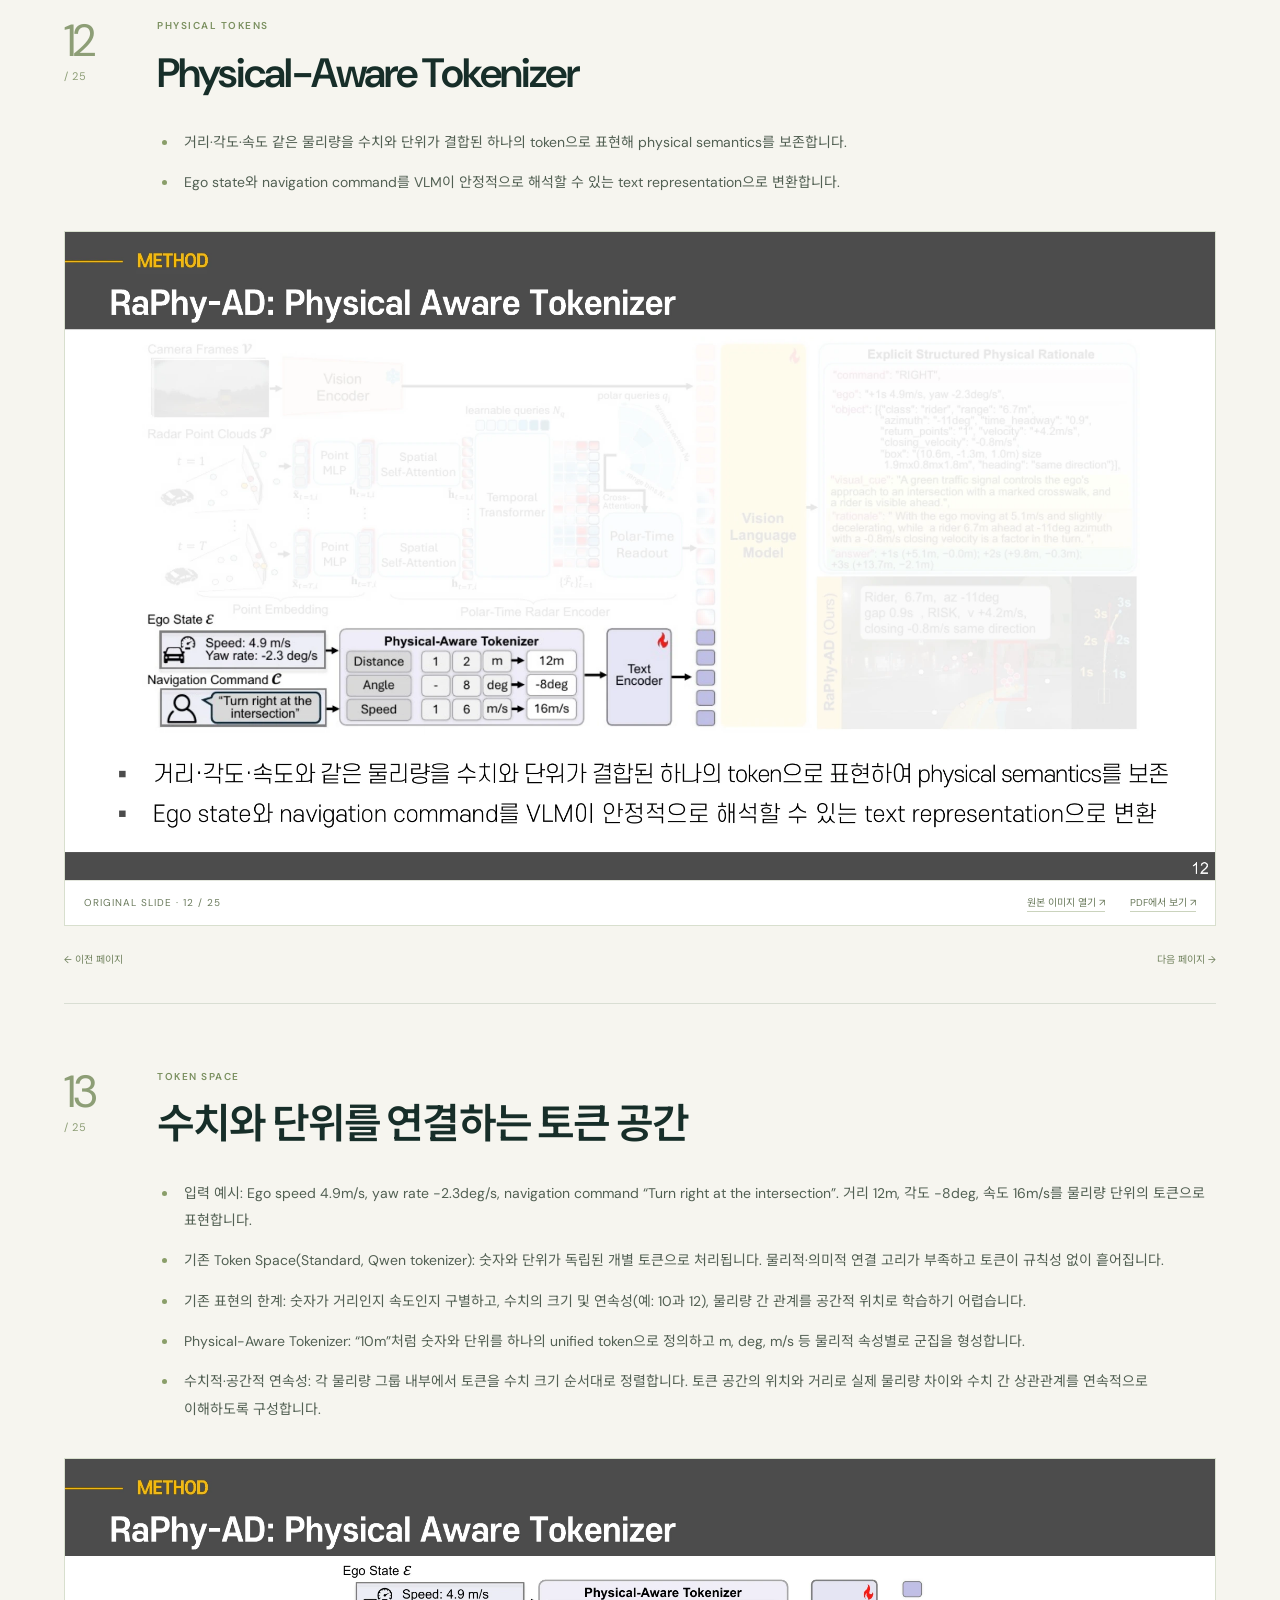
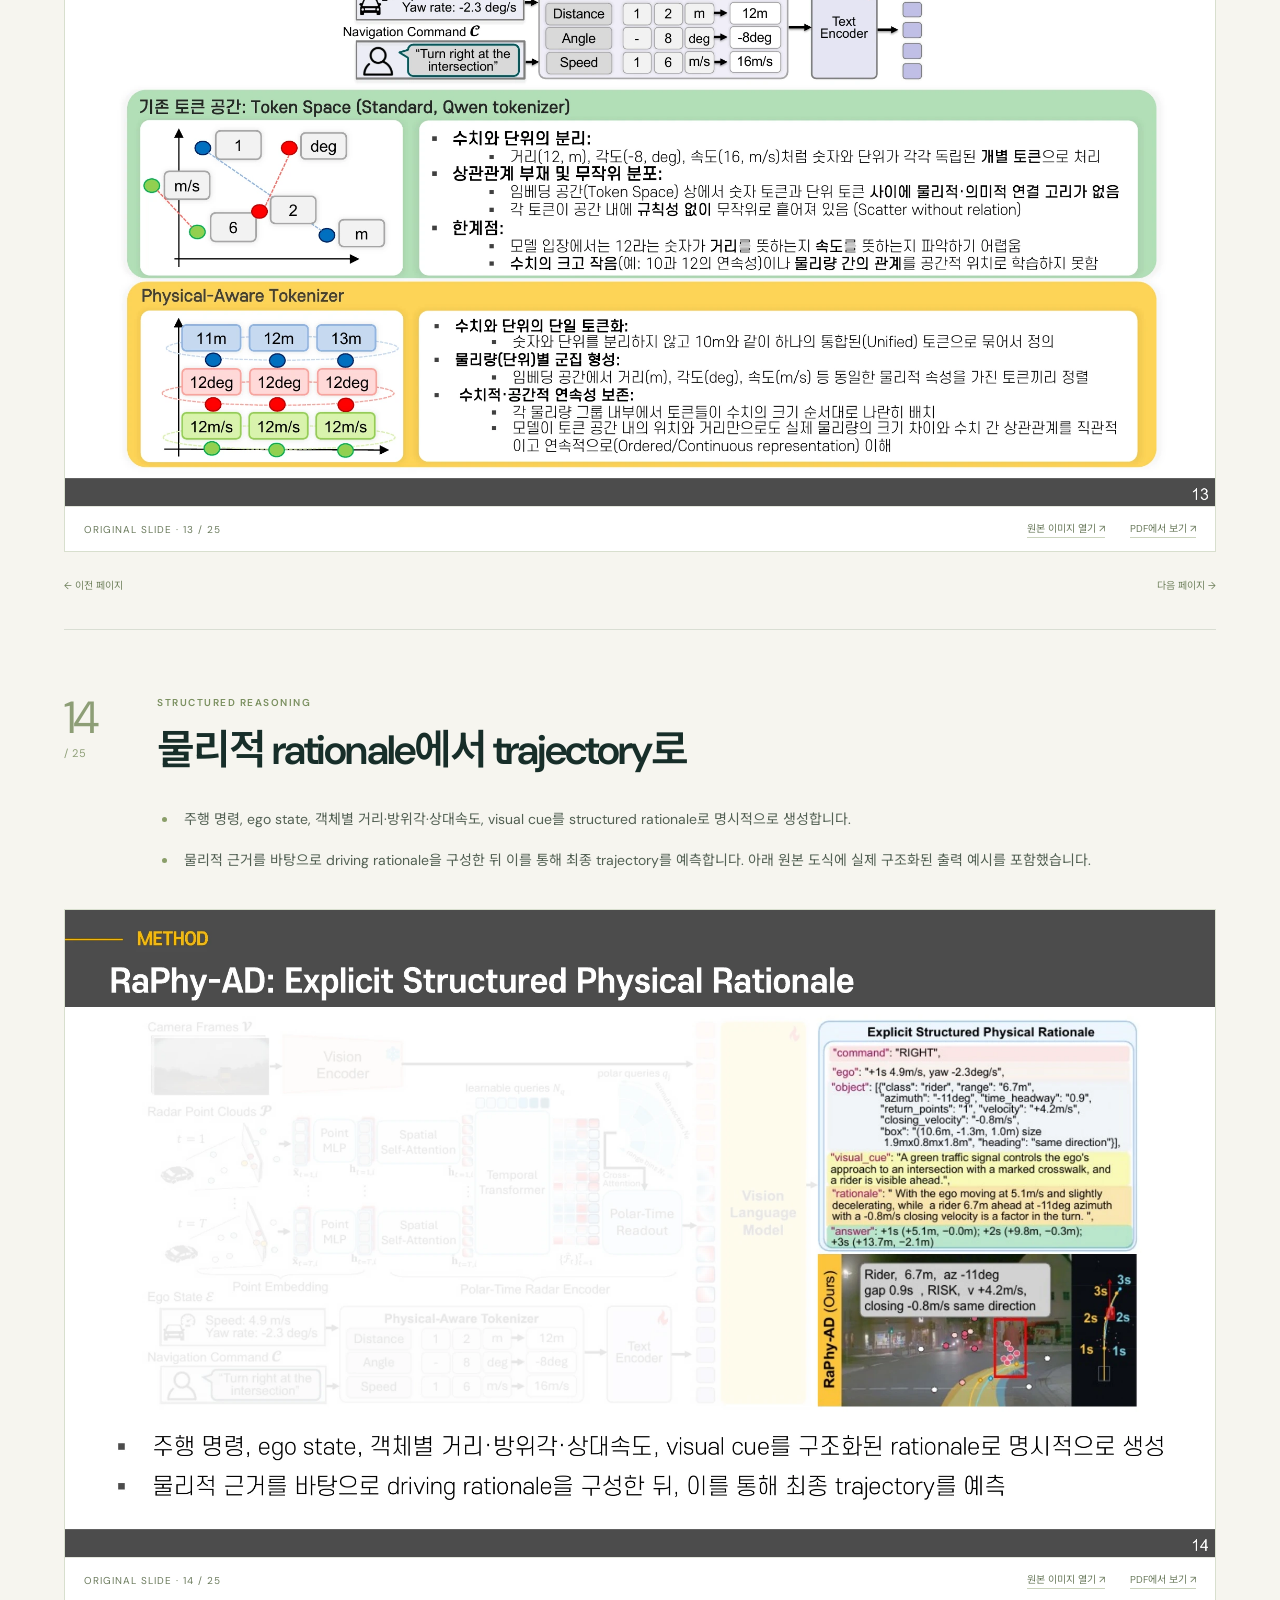
==== commit 0ded8e7e: "Follow all 25 PDF pages and embed qualitative videos after results" ====
--- a/index.html
+++ b/index.html
@@ -1,8 +1 @@
-<!doctype html><html lang="ko"><head><meta charset="UTF-8"><meta name="viewport" content="width=device-width, initial-scale=1"><meta name="description" content="신정완의 연구 포트폴리오. Radar-AI, Physical AI, 자율주행 및 Video-LM 연구와 RaPhy-AD 영상 데모."><meta name="theme-color" content="#102c27"><title>신정완 · Research Portfolio · Jeongwan Shin</title><link rel="icon" href="favicon.svg" type="image/svg+xml"><link rel="stylesheet" href="style.css"></head><body><a class="skip" href="#main">본문 바로가기</a><header><a class="brand" href="index.html"><span class="brand-mark">JS<span>↗</span></span><span>JEONGWAN SHIN<small>RESEARCH PORTFOLIO</small></span></a><nav aria-label="주 메뉴"><a href="index.html#about">About</a><a href="index.html#research">Research</a><a href="index.html#projects">Projects</a><a href="qualitative.html">Qualitative <span class="nav-count">08</span></a><a href="index.html#contact">Contact ↗</a></nav></header><main id="main"><section class="hero"><div class="hero-copy"><p class="eyebrow"><span class="dot"></span> MULTIMODAL AI · PHYSICAL INTELLIGENCE</p><h1>보이지 않는 정보까지,<br><em>이해하는 AI.</em></h1><p class="hero-desc">레이더의 물리적 관측과 언어 모델의 추론을 연결합니다.<br>인지에서 판단, 그리고 행동으로 이어지는 멀티모달 AI를 연구합니다.</p><div class="identity"><strong>신정완 <span>Jeongwan Shin</span></strong><p>Postdoctoral Researcher · KAIST InnoCore LLM<br>Working at DGIST</p></div><div class="actions"><a class="button primary" href="#projects">Explore my research <span>↘</span></a><a class="text-link" href="qualitative.html">Qualitative videos <span>↗</span></a></div></div><a class="hero-visual" href="qualitative.html"><div class="visual-top"><span><i class="dot"></i> RAPHY-AD / FIELD NOTES</span><span>01 — 08</span></div><img src="scene-01.jpg" alt="RaPhy-AD 야간 주행: 카메라 관측, 레이더 포인트와 물리적 추론"><div class="visual-caption"><span class="play">▶</span><div><strong>Physical reasoning. In motion.</strong><p>Radar × Vision × Language</p></div><span>↗</span></div><div class="visual-tags"><span>RANGE</span><span>AZIMUTH</span><span>DOPPLER</span><span>REASONING</span></div></a></section>
-<div class="specialties"><span>RADAR-AI</span><i>✳</i><span>PHYSICAL AI</span><i>✳</i><span>AUTONOMOUS DRIVING</span><i>✳</i><span>VIDEO-LM</span></div>
-<section id="about" class="section about"><div><p class="eyebrow">01 / ABOUT</p><h2>관측을 이해로,<br>이해를 행동으로.</h2></div><div><p class="lead">멀티모달 융합 AI를 통해 실제 세계의 정보를 읽고, 그 근거를 설명하는 기술을 만듭니다.</p><p class="muted">NLP와 Computer Vision에서 출발해 Radar-AI, Physical AI, 자율주행으로 연구를 확장해 왔습니다. 센서 표현 학습부터 학습 데이터 구축, 모델 학습과 시뮬레이션까지 연결합니다.</p><div class="stats"><div><strong>10<span>편</span></strong><p>AI 관련 논문</p></div><div><strong>7<span>편</span></strong><p>주저자 논문</p></div><div><strong>8<span>건</span></strong><p>AI 연구 과제</p></div></div><p class="source-note">첨부 연구 소개 자료 기준</p><div class="timeline"><div><span>2025–2026</span><p><b>KAIST InnoCore LLM · Postdoctoral Researcher</b><br>Working at DGIST</p></div><div><span>2025</span><p><b>경북대학교 박사</b></p></div><div><span>2018</span><p><b>경북대학교 석사</b></p></div></div></div></section>
-<section id="research" class="section"><div class="section-head"><div><p class="eyebrow">02 / RESEARCH INTERESTS</p><h2>서로 다른 신호,<br>하나의 지능.</h2></div><p>센서의 표현부터 언어 기반 추론까지.<br>네 가지 연구 축을 연결합니다.</p></div><div class="research-grid"><article><span class="number">01 / RADAR-AI</span><h3>Radar meets language.</h3><p>mmWave 포인트 클라우드를 LLM이 이해할 수 있도록 표현합니다. 레이더 신호의 textualization, instruction tuning, 직접 입력을 위한 encoder를 연구합니다.</p><span class="tag">mmWave · Representation learning</span></article><article><span class="number">02 / PHYSICAL AI</span><h3>From perception to action.</h3><p>RGB, Radar, IR을 함께 이해하는 VLM/VLA를 연구합니다. 장면 이해와 행동 선택을 연결하고 로봇 조작과 내비게이션으로 확장합니다.</p><span class="tag">Multi-sensor VLM / VLA</span></article><article><span class="number">03 / AUTONOMOUS DRIVING</span><h3>Grounded driving intelligence.</h3><p>Camera + Radar + Language로 주행 상황을 이해하고 궤적을 생성합니다. 물리적 관측에 근거한 reasoning을 자율주행 모델에 통합합니다.</p><span class="tag">Physical CoT · Trajectory planning</span></article><article><span class="number">04 / VIDEO-LM & NLP</span><h3>Understand. Retrieve. Reason.</h3><p>문서와 영상 이해, 요약, 환각 검출 및 수정, RAG와 Video QA를 연구합니다. 추론 시점 확장을 통해 영상 이해 능력을 탐구합니다.</p><span class="tag">Video QA · RAG · Hallucination</span></article></div></section>
-<section id="projects" class="feature"><div class="feature-head"><p class="eyebrow">03 / FEATURED RESEARCH</p><span class="status">ICLR 2027 SUBMISSION</span></div><div class="feature-title"><h2>RaPhy-AD<span>Beyond vision.<br>Grounded in physics.</span></h2><p>거리·방위각·도플러 속도를 명시적 물리 추론으로 변환하는 Radar-Aware Foundation Model. 관측된 물리량에 근거해 주행 판단을 설명하고 미래 궤적을 예측합니다.</p></div><a class="architecture" href="architecture.webp" target="_blank" rel="noopener"><img src="architecture.webp" loading="lazy" alt="RaPhy-AD 구조: Vision Encoder, Polar-Time Radar Encoder, Physical-Aware Tokenizer와 물리적 rationale 및 궤적 생성"><span>MODEL ARCHITECTURE · 확대 보기 ↗</span></a><div class="method-grid"><article><span>01</span><h3>Polar-Time Radar Encoder</h3><p>거리, 방위각, Doppler와 시간 구조를 보존하며 레이더 관측을 VLM 입력 토큰으로 변환합니다.</p></article><article><span>02</span><h3>Physical-Aware Tokenizer</h3><p>수치와 단위를 하나의 토큰으로 묶어 물리적 의미를 보존합니다. 예: 12m, −8deg, 16m/s.</p></article><article><span>03</span><h3>SFT → GRPO with RLVR</h3><p>구조화된 추론을 학습한 뒤, 검증 가능한 보상으로 물리량과 궤적 예측을 정교화합니다.</p></article></div><div class="results"><div><strong>0.144<span>m</span></strong><p>PhysicalAI-AV · Average L2</p></div><div><strong>50.7<span>% ↓</span></strong><p>Alpamayo 1 대비 평균 L2 오차</p></div><div><strong>0.422<span>m</span></strong><p>nuScenes · Zero-shot Average L2</p></div></div><p class="result-note">제공 자료의 보고 수치 · SFT + GRPO · 1,210 held-out clips / 1,287 trajectory anchors.<br>궤적 예측 평가 결과이며 실제 도로의 closed-loop 안전성 검증을 의미하지 않습니다.</p><details><summary>학습 데이터와 평가 설정 살펴보기 <span>+</span></summary><div class="detail-content"><p><b>Data pipeline.</b> 160,761개 radar-equipped clips와 2,984,608개의 multimodal instruction-response pairs. VLM 장면 설명, 사람의 라벨링, video·metadata RAG를 통해 long-tail 시나리오를 선별합니다.</p><p><b>Training tasks.</b> 객체 검출, 주변 객체·자차 궤적 예측, 장면 설명, Physical CoT, QA를 함께 학습합니다.</p><p><b>Evaluation.</b> 1 / 2 / 3초 예측 구간에서 L2 error와 collision rate를 평가하며 야간, 눈, 안개 및 보행자·차량 상호작용을 포함합니다.</p></div></details><div class="feature-actions"><a class="button light" href="qualitative.html">Explore 8 qualitative videos <span>↗</span></a><a class="text-link" href="https://raphy-ad.github.io/" target="_blank" rel="noopener">Research project website ↗</a></div></section>
-<section id="simulation" class="section"><div class="section-head"><div><p class="eyebrow">04 / SIMULATION EXPERIENCE</p><h2>실제 세계에서,<br>가상 환경으로.</h2></div><p>재구성부터 멀티센서 관측과 모델 추론까지.<br>자율주행 시뮬레이션을 연결합니다.</p></div><div class="simulation-grid"><article><img src="campus.webp" alt="DGIST 캠퍼스 도로와 지형을 반영한 3D 환경" loading="lazy"><span class="eyebrow">NVIDIA DRIVE SIMULATION</span><h3>DGIST campus, reconstructed.</h3><p>현풍 DGIST 캠퍼스의 도로·건물·주변 지형을 반영한 3D 주행 환경을 구축하고, 차량을 배치해 도로 구간에서 주행 시뮬레이션을 수행했습니다.</p></article><article><img src="simulation.webp" alt="차량을 배치한 캠퍼스 도로 시뮬레이션 화면" loading="lazy"><span class="eyebrow">NUREC · ALPASIM · ISAAC SIM</span><h3>A closed-loop pipeline.</h3><p>NuRec 장면 재구성, AlpaSim RGB 관측, Isaac Sim RTX Radar를 연결합니다. RaPhy-AD가 예측한 궤적을 시뮬레이터에 반영하고 차량 상태를 반복 갱신합니다.</p></article></div><details class="pipeline-detail"><summary>시뮬레이션 파이프라인 보기 <span>+</span></summary><img src="pipeline.webp" alt="실제 주행 데이터에서 NuRec, AlpaSim, Isaac Sim, RaPhy-AD를 거쳐 차량 상태를 갱신하는 흐름" loading="lazy"></details></section>
-<section class="section experience"><div><p class="eyebrow">05 / RESEARCH EXPERIENCE</p><h2>연구를 시스템으로.</h2><p class="muted">데이터, 모델, 실제 적용을 잇는<br>연구 과제 경험입니다.</p></div><div class="project-list"><article><span>01</span><div><h3>LLM InnoCore 사업단</h3><p>Radar + LLM 및 VLA 학습 데이터 생성과 학습 파이프라인 구축</p></div></article><article><span>02</span><div><h3>디지털 콜럼버스 프로젝트</h3><p>공장 안전을 위한 멀티센서 융합 모델 개발</p></div></article><article><span>03</span><div><h3>LG Electronics · 공장 자동 검증</h3><p>에어컨 공장 자동 검증을 위한 Test Code Generation Tool Agent 개발</p></div></article><article><span>04</span><div><h3>스마트 보고서 요약</h3><p>LLM 요약 보고서의 hallucination 검증 및 수정</p></div></article><article><span>05</span><div><h3>비디오 튜링 테스트 · WiseKB</h3><p>Video QA와 Document Summarization 모델 연구 및 개발</p></div></article></div></section>
-<section id="contact" class="contact"><p class="eyebrow">LET’S CONNECT</p><h2>현실을 이해하는 AI,<br>함께 만들어갑니다.</h2><a class="email" href="mailto:jwshin@dgist.ac.kr">jwshin@dgist.ac.kr ↗</a><div class="contact-links"><a href="https://jeongwan-shin.github.io/" target="_blank" rel="noopener">Academic CV ↗</a><a href="https://github.com/Jeongwan-Shin" target="_blank" rel="noopener">GitHub ↗</a><a href="qualitative.html">Qualitative videos ↗</a></div></section></main><footer><a class="brand" href="index.html">JEONGWAN SHIN <span>신정완</span></a><p>Multimodal intelligence. Grounded in the physical world.</p><a href="#main">Back to top ↑</a></footer><script src="script.js"></script></body></html>+<!doctype html><html lang="ko"><head><meta charset="UTF-8"><meta name="viewport" content="width=device-width, initial-scale=1"><meta name="description" content="신정완의 연구 포트폴리오. Radar-AI, Physical AI, 자율주행 및 Video-LM 연구와 RaPhy-AD 영상 데모."><meta name="theme-color" content="#102c27"><title>신정완 · Research Portfolio · Jeongwan Shin</title><link rel="icon" href="favicon.svg" type="image/svg+xml"><link rel="stylesheet" href="style.css"></head><body><a class="skip" href="#main">본문 바로가기</a><header><a class="brand" href="index.html"><span class="brand-mark">JS<span>↗</span></span><span>JEONGWAN SHIN<small>RESEARCH PORTFOLIO</small></span></a><nav aria-label="주 메뉴"><a href="#page-02">Profile</a><a href="#page-04">RaPhy-AD</a><a href="#qualitative">Qualitative <span class="nav-count">08</span></a><a href="#page-22">Simulation</a><a href="#page-25">Contact ↗</a></nav></header><div class="chapter-nav" aria-label="PDF 순서 목차"><a href="#page-01">01–03 소개</a><a href="#page-04">04–08 배경</a><a href="#page-09">09–14 모델</a><a href="#page-15">15–17 학습</a><a href="#page-18">18–21 결과</a><a href="#qualitative">영상 08</a><a href="#page-22">22–25 경험·연락처</a><label class="page-jump">Page <select id="page-jump" aria-label="PDF 페이지로 이동"><option value="page-01">01 · 보이지 않는 정보까지 이해하는 AI</option><option value="page-02">02 · 학력, 연구 업적, 그리고 연구 과제</option><option value="page-03">03 · 네 가지 연구 분야</option><option value="page-04">04 · Radar-aware autonomous driving</option><option value="page-05">05 · 자율주행의 발전과 언어 기반 추론</option><option value="page-06">06 · Vision이 물리량을 추론하는 방식</option><option value="page-07">07 · LiDAR와 Radar: 관측할 수 있는 물리량</option><option value="page-08">08 · 표현, 토큰화, 학습의 세 가지 질문</option><option value="page-09">09 · RaPhy-AD 전체 아키텍처</option><option value="page-10">10 · 카메라 영상의 의미 정보</option><option value="page-11">11 · Polar-Time Radar Encoder</option><option value="page-12">12 · Physical-Aware Tokenizer</option><option value="page-13">13 · 수치와 단위를 연결하는 토큰 공간</option><option value="page-14">14 · 물리적 rationale에서 trajectory로</option><option value="page-15">15 · Long-tail 선정과 멀티태스크 데이터 생성</option><option value="page-16">16 · SFT → GRPO with RLVR</option><option value="page-17">17 · GRPO 보상의 계산과 검증</option><option value="page-18">18 · Test set과 평가 프로토콜</option><option value="page-19">19 · PhysicalAI-AV: 주행 궤적 예측 결과</option><option value="page-20">20 · nuScenes: 보지 못한 도메인으로의 일반화</option><option value="page-21">21 · 물리적 근거가 드러나는 주행 추론</option><option value="page-22">22 · Autonomous Simulation 관련 경험</option><option value="page-23">23 · Closed-loop Simulation Pipeline</option><option value="page-24">24 · DGIST 캠퍼스의 3D 주행 환경</option><option value="page-25">25 · 감사합니다. 함께 이야기 나눠요.</option></select></label></div><main id="main"><div id="page-01" class="opening"><section class="hero"><div class="hero-copy"><p class="eyebrow"><span class="dot"></span> MULTIMODAL AI · PHYSICAL INTELLIGENCE</p><h1>보이지 않는 정보까지,<br><em>이해하는 AI.</em></h1><p class="hero-desc">레이더의 물리적 관측과 언어 모델의 추론을 연결합니다.<br>인지에서 판단, 그리고 행동으로 이어지는 멀티모달 AI를 연구합니다.</p><div class="identity"><strong>신정완 <span>Jeongwan Shin</span></strong><p>Postdoctoral Researcher · KAIST InnoCore LLM<br>Working at DGIST</p></div><div class="actions"><a class="button primary" href="#page-04">Read the research <span>↘</span></a><a class="text-link" href="#qualitative">Qualitative videos <span>↗</span></a></div></div><a class="hero-visual" href="#qualitative"><div class="visual-top"><span><i class="dot"></i> RAPHY-AD / FIELD NOTES</span><span>01 — 08</span></div><img src="scene-01.jpg" alt="RaPhy-AD 야간 주행: 카메라 관측, 레이더 포인트와 물리적 추론"><div class="visual-caption"><span class="play">▶</span><div><strong>Physical reasoning. In motion.</strong><p>Radar × Vision × Language</p></div><span>↗</span></div><div class="visual-tags"><span>RANGE</span><span>AZIMUTH</span><span>DOPPLER</span><span>REASONING</span></div></a></section><div class="opening-note"><span>01 / 25 · INTRODUCTION</span><a href="portfolio.pdf" target="_blank" rel="noopener">전체 PDF 보기 ↗</a><a href="slide-01.webp" target="_blank" rel="noopener">표지 원본 ↗</a></div></div><section id="page-02" class="pdf-section "><div class="pdf-section-head"><span class="page-no">02<small>/ 25</small></span><div><p class="eyebrow">PROFILE</p><h2>학력, 연구 업적, 그리고 연구 과제</h2></div></div><ul class="page-points"><li>학력 및 현황: 경북대학교 석사(2018), 박사(2025). KAIST InnoCore LLM 박사후연구원 · Working at DGIST(2025–2026).</li><li>주요 연구 분야: Radar-AI, Physical-AI, Autonomous Driving, Video-LM. NLP와 CV를 포함한 다양한 AI 분야에서 연구 활동을 수행했습니다.</li><li>학술역량: AI 관련 SCI 학술지 및 최우수 학술대회 논문 10편(주저자 7편), AI 연구 과제 8건.</li><li>Radar-AI와 LLM을 연동하는 연구를 CVPR 및 NeurIPS에서 발표했습니다. 제공 자료에는 해당 연구를 “국내 유일”로 소개하고 있습니다.</li><li>CVPR, WACV, ACL, NeurIPS, ICLR 등 다양한 AI 분야의 논문 및 Reviewer 활동, Text-Diffusion Model과 Reinforcement Learning 관련 Invited Talk을 진행했습니다.</li><li>LLM InnoCore 사업단: Radar + LLM 및 VLA 학습 데이터 생성과 학습 파이프라인 구축.</li><li>디지털 콜럼버스 프로젝트: 공장 안전 관련 멀티센서 융합 모델 개발.</li><li>LG Electronics 에어컨 공장 자동 검증: Test Code Generation Tool Agent 개발.</li><li>스마트 보고서 요약: LLM이 요약한 보고서의 hallucination 검증 및 수정.</li><li>비디오 튜링 테스트: Video QA 연구 및 개발. WiseKB: Document Summarization 모델 연구 및 개발.</li></ul><figure class="pdf-figure"><button class="slide-open" data-slide="02" aria-label="PDF 2쪽 원본 확대: 학력, 연구 업적, 그리고 연구 과제"><img src="slide-02.webp" alt="PDF 2쪽: 학력, 연구 업적, 그리고 연구 과제. 원본 도식, 표와 설명 전체." loading="lazy" width="2200" height="1238"></button><figcaption><span>ORIGINAL SLIDE · 02 / 25</span><a href="slide-02.webp" target="_blank" rel="noopener">원본 이미지 열기 ↗</a><a href="portfolio.pdf#page=2" target="_blank" rel="noopener">PDF에서 보기 ↗</a></figcaption></figure><div class="page-bottom"><a href="#page-01">← 이전 페이지</a><a href="#page-03">다음 페이지 →</a></div></section><section id="page-03" class="pdf-section "><div class="pdf-section-head"><span class="page-no">03<small>/ 25</small></span><div><p class="eyebrow">RESEARCH AREAS</p><h2>네 가지 연구 분야</h2></div></div><ul class="page-points"><li>Radar-AI: LLM의 human pose mmWave 데이터 이해 능력 평가와 벤치마크 구축. Radar 신호의 textualization을 통한 instruction tuning, mmWave 포인트 클라우드를 직접 입력하는 encoder 설계 및 학습 방법을 연구합니다.</li><li>Radar 표현 예시: point cloud → textualization → LLM, 또는 point cloud → Radar Encoder → LLM. 보행 방향이나 오른팔을 이용한 single hand lateral raise 등의 동작을 언어로 설명합니다.</li><li>Physical-AI: Vision 중심 VLM/VLA를 넘어 Vision, Radar, IR 등의 센서를 입력받는 foundation model을 연구합니다. 실세계 데이터와 radar-equipped simulator를 활용해 학습하고 robot manipulation, navigation으로 확장합니다.</li><li>Physical-AI 흐름: RGB Camera + IR Camera + Radar → Multi-sensor VLM/VLA → Scene Understanding(scene graph, reasoning) → Action Execution(manipulation / navigation).</li><li>Autonomous Driving: Camera + Radar + Language 기반 주행 상황 이해 및 경로 생성, radar-aware VLM/VLA, 멀티센서 인지·예측·계획 및 end-to-end 학습을 연구합니다.</li><li>주행 rationale 예시: 자차 속도 5.1m/s와 감속 상태, 6.7m 전방의 rider, −11deg 방위각, −0.8m/s 상대운동 등의 물리량을 함께 설명합니다.</li><li>Video-LM: LM/VLM 기반 문서·영상 이해와 요약, hallucination detection &amp; correction, Retrieval-Augmented Generation(RAG), Video QA 및 inference-time scaling을 연구합니다.</li></ul><figure class="pdf-figure"><button class="slide-open" data-slide="03" aria-label="PDF 3쪽 원본 확대: 네 가지 연구 분야"><img src="slide-03.webp" alt="PDF 3쪽: 네 가지 연구 분야. 원본 도식, 표와 설명 전체." loading="lazy" width="2200" height="1238"></button><figcaption><span>ORIGINAL SLIDE · 03 / 25</span><a href="slide-03.webp" target="_blank" rel="noopener">원본 이미지 열기 ↗</a><a href="portfolio.pdf#page=3" target="_blank" rel="noopener">PDF에서 보기 ↗</a></figcaption></figure><div class="page-bottom"><a href="#page-02">← 이전 페이지</a><a href="#page-04">다음 페이지 →</a></div></section><section id="page-04" class="pdf-section chapter-cover"><div class="pdf-section-head"><span class="page-no">04<small>/ 25</small></span><div><p class="eyebrow">RAPHY-AD</p><h2>Radar-aware autonomous driving</h2></div></div><ul class="page-points"><li>RaPhy-AD: Radar-Aware Foundation Model with Explicit Physical Chain-of-Thought for Autonomous Driving.</li><li>Vision을 넘어 mmWave Radar의 거리·방위각·Doppler 속도를 명시적 물리 추론으로 변환해 VLM의 자율주행 궤적 예측을 강화합니다.</li><li>논문 상태: ICLR 2027 Submission.</li></ul><figure class="pdf-figure"><button class="slide-open" data-slide="04" aria-label="PDF 4쪽 원본 확대: Radar-aware autonomous driving"><img src="slide-04.webp" alt="PDF 4쪽: Radar-aware autonomous driving. 원본 도식, 표와 설명 전체." loading="lazy" width="2200" height="1238"></button><figcaption><span>ORIGINAL SLIDE · 04 / 25</span><a href="slide-04.webp" target="_blank" rel="noopener">원본 이미지 열기 ↗</a><a href="portfolio.pdf#page=4" target="_blank" rel="noopener">PDF에서 보기 ↗</a></figcaption></figure><div class="page-bottom"><a href="#page-03">← 이전 페이지</a><a href="#page-05">다음 페이지 →</a></div></section><section id="page-05" class="pdf-section "><div class="pdf-section-head"><span class="page-no">05<small>/ 25</small></span><div><p class="eyebrow">BACKGROUND</p><h2>자율주행의 발전과 언어 기반 추론</h2></div></div><ul class="page-points"><li>자율주행 아키텍처의 발전: VLM foundation model은 인지·예측·계획을 하나의 모델로 통합하고 범용 사전학습 지식을 활용합니다.</li><li>World Knowledge &amp; Reasoning: 대규모 웹 데이터에서 학습한 지식과 추론 능력으로 복잡한 주행 상황을 이해합니다.</li><li>Explainable Driving Reasoning: 궤적 예측을 넘어 상황 → 행동 이유 → 대응 방법을 rationale로 설명하고 주행 판단의 근거를 드러냅니다.</li><li>남은 문제: Vision 기반 rationale은 거리와 상대속도 같은 물리량을 아직 명시적으로 grounding하지 못합니다.</li><li>참고문헌 [1] Foundation Models for Trajectory Planning in Autonomous Driving: A Review of Progress and Open Challenges (TMLR 2026).</li><li>참고문헌 [2] UniAD: Planning-oriented Autonomous Driving (CVPR 2023).</li><li>참고문헌 [3] Alpamayo 1: Bridging Reasoning and Action Prediction for Generalizable Autonomous Driving in the Long Tail (arXiv 2025).</li></ul><figure class="pdf-figure"><button class="slide-open" data-slide="05" aria-label="PDF 5쪽 원본 확대: 자율주행의 발전과 언어 기반 추론"><img src="slide-05.webp" alt="PDF 5쪽: 자율주행의 발전과 언어 기반 추론. 원본 도식, 표와 설명 전체." loading="lazy" width="2200" height="1238"></button><figcaption><span>ORIGINAL SLIDE · 05 / 25</span><a href="slide-05.webp" target="_blank" rel="noopener">원본 이미지 열기 ↗</a><a href="portfolio.pdf#page=5" target="_blank" rel="noopener">PDF에서 보기 ↗</a></figcaption></figure><div class="page-bottom"><a href="#page-04">← 이전 페이지</a><a href="#page-06">다음 페이지 →</a></div></section><section id="page-06" class="pdf-section "><div class="pdf-section-head"><span class="page-no">06<small>/ 25</small></span><div><p class="eyebrow">MOTIVATION</p><h2>Vision이 물리량을 추론하는 방식</h2></div></div><ul class="page-points"><li>Distance: 객체 크기, 원근감, 도로 구조 등의 visual cues를 기반으로 거리를 암묵적으로 추정합니다.</li><li>Relative Motion: 프레임 간 위치·크기 변화와 optical flow를 기반으로 상대운동을 암묵적으로 추정합니다.</li><li>Object size, perspective, displacement, optical flow는 학습된 표현에 암묵적으로 인코딩되고 거리·상대운동·충돌 위험 추정으로 연결됩니다.</li><li>Vision Language Model은 관측 영상에서 rationale과 ego-trajectory를 생성합니다. 예: “The vehicle on the left is approaching our lane.”, “Maintain a safe distance from the lead vehicle while proceeding in the current lane.”</li></ul><figure class="pdf-figure"><button class="slide-open" data-slide="06" aria-label="PDF 6쪽 원본 확대: Vision이 물리량을 추론하는 방식"><img src="slide-06.webp" alt="PDF 6쪽: Vision이 물리량을 추론하는 방식. 원본 도식, 표와 설명 전체." loading="lazy" width="2200" height="1238"></button><figcaption><span>ORIGINAL SLIDE · 06 / 25</span><a href="slide-06.webp" target="_blank" rel="noopener">원본 이미지 열기 ↗</a><a href="portfolio.pdf#page=6" target="_blank" rel="noopener">PDF에서 보기 ↗</a></figcaption></figure><div class="page-bottom"><a href="#page-05">← 이전 페이지</a><a href="#page-07">다음 페이지 →</a></div></section><section id="page-07" class="pdf-section "><div class="pdf-section-head"><span class="page-no">07<small>/ 25</small></span><div><p class="eyebrow">SENSOR GROUNDING</p><h2>LiDAR와 Radar: 관측할 수 있는 물리량</h2></div></div><ul class="page-points"><li>LiDAR observation: 거리는 측정하지만 운동은 추정합니다. 명시적 geometry를 제공하며 semantics에는 한계가 있습니다.</li><li>Radar observation: 거리와 상대운동을 직접 측정합니다. 명시적 geometry와 Doppler 기반 relative motion을 제공하지만 semantics에는 한계가 있습니다.</li><li>레이더는 기존 VLM이 시각적 관찰로 암묵적으로 추론해야 했던 물리량을 직접 제공합니다.</li><li>연구 질문: 레이더가 측정한 물리량을 활용해 VLM의 추론을 현실 세계의 물리적 상태에 어떻게 grounding할 수 있을까요?</li></ul><figure class="pdf-figure"><button class="slide-open" data-slide="07" aria-label="PDF 7쪽 원본 확대: LiDAR와 Radar: 관측할 수 있는 물리량"><img src="slide-07.webp" alt="PDF 7쪽: LiDAR와 Radar: 관측할 수 있는 물리량. 원본 도식, 표와 설명 전체." loading="lazy" width="2200" height="1238"></button><figcaption><span>ORIGINAL SLIDE · 07 / 25</span><a href="slide-07.webp" target="_blank" rel="noopener">원본 이미지 열기 ↗</a><a href="portfolio.pdf#page=7" target="_blank" rel="noopener">PDF에서 보기 ↗</a></figcaption></figure><div class="page-bottom"><a href="#page-06">← 이전 페이지</a><a href="#page-08">다음 페이지 →</a></div></section><section id="page-08" class="pdf-section "><div class="pdf-section-head"><span class="page-no">08<small>/ 25</small></span><div><p class="eyebrow">DESIGN PRINCIPLES</p><h2>표현, 토큰화, 학습의 세 가지 질문</h2></div></div><ul class="page-points"><li>Radar Encoder: point cloud의 거리(range), 방위각(azimuth), Doppler, temporal 정보를 유지하며 VLM-compatible token으로 변환합니다. 시간과 azimuth sectors, range bins로 구성되는 물리적 구조를 보존합니다.</li><li>Physical-Aware Tokenizer: 일반 tokenizer는 수치를 여러 토큰으로 분할하고 단위 결합을 충분히 반영하지 못합니다. Atomic numeric tokens와 unit-integrated physical tokens로 수치 및 수치·단위 결합을 하나의 토큰으로 표현합니다.</li><li>원본 예시: 일반 tokenizer의 분할된 “−1.6deg” 표현과 하나의 atomic + unit token인 “−1.6deg”를 비교합니다.</li><li>물리 기반 reasoning 학습: Radar와 Vision에서 physical rationale을 생성하고 객체 검출, 주변 객체·자차 궤적 예측, 장면 설명, Physical CoT, QA 데이터를 구성합니다.</li><li>SFT는 radar-aware perception과 physical reasoning에 적응하고 tokenizer 및 radar를 학습합니다. 이후 GRPO with RLVR은 생성 응답 그룹의 검증 가능한 보상으로 물리량과 궤적 예측을 정교화하며 별도 value network 없이 추론을 개선합니다.</li></ul><figure class="pdf-figure"><button class="slide-open" data-slide="08" aria-label="PDF 8쪽 원본 확대: 표현, 토큰화, 학습의 세 가지 질문"><img src="slide-08.webp" alt="PDF 8쪽: 표현, 토큰화, 학습의 세 가지 질문. 원본 도식, 표와 설명 전체." loading="lazy" width="2200" height="1238"></button><figcaption><span>ORIGINAL SLIDE · 08 / 25</span><a href="slide-08.webp" target="_blank" rel="noopener">원본 이미지 열기 ↗</a><a href="portfolio.pdf#page=8" target="_blank" rel="noopener">PDF에서 보기 ↗</a></figcaption></figure><div class="page-bottom"><a href="#page-07">← 이전 페이지</a><a href="#page-09">다음 페이지 →</a></div></section><section id="page-09" class="pdf-section "><div class="pdf-section-head"><span class="page-no">09<small>/ 25</small></span><div><p class="eyebrow">MODEL OVERVIEW</p><h2>RaPhy-AD 전체 아키텍처</h2></div></div><ul class="page-points"><li>카메라, 레이더, 자차 상태(ego state), 주행 명령(navigation command)을 하나의 vision-language framework 안에서 통합적으로 인코딩합니다.</li><li>Vision Encoder, Polar-Time Radar Encoder, Physical-Aware Tokenizer를 통해 서로 다른 입력을 모델이 처리할 수 있는 표현으로 연결합니다.</li><li>미래 궤적을 예측하기 전에 물리 정보를 명시적으로 포함한 structured rationale을 먼저 생성합니다. 전체 구조와 입력·출력 관계는 아래 원본 도식에 담았습니다.</li></ul><figure class="pdf-figure"><button class="slide-open" data-slide="09" aria-label="PDF 9쪽 원본 확대: RaPhy-AD 전체 아키텍처"><img src="slide-09.webp" alt="PDF 9쪽: RaPhy-AD 전체 아키텍처. 원본 도식, 표와 설명 전체." loading="lazy" width="2200" height="1238"></button><figcaption><span>ORIGINAL SLIDE · 09 / 25</span><a href="slide-09.webp" target="_blank" rel="noopener">원본 이미지 열기 ↗</a><a href="portfolio.pdf#page=9" target="_blank" rel="noopener">PDF에서 보기 ↗</a></figcaption></figure><div class="page-bottom"><a href="#page-08">← 이전 페이지</a><a href="#page-10">다음 페이지 →</a></div></section><section id="page-10" class="pdf-section "><div class="pdf-section-head"><span class="page-no">10<small>/ 25</small></span><div><p class="eyebrow">VISION ENCODER</p><h2>카메라 영상의 의미 정보</h2></div></div><ul class="page-points"><li>Pretrained Vision Encoder를 통해 camera frame을 visual token으로 변환합니다.</li><li>객체, 도로, 신호 등 풍부한 semantic information을 VLM에 제공합니다. 아래 도식은 전체 구조에서 Vision Encoder의 위치와 처리 흐름을 강조합니다.</li></ul><figure class="pdf-figure"><button class="slide-open" data-slide="10" aria-label="PDF 10쪽 원본 확대: 카메라 영상의 의미 정보"><img src="slide-10.webp" alt="PDF 10쪽: 카메라 영상의 의미 정보. 원본 도식, 표와 설명 전체." loading="lazy" width="2200" height="1238"></button><figcaption><span>ORIGINAL SLIDE · 10 / 25</span><a href="slide-10.webp" target="_blank" rel="noopener">원본 이미지 열기 ↗</a><a href="portfolio.pdf#page=10" target="_blank" rel="noopener">PDF에서 보기 ↗</a></figcaption></figure><div class="page-bottom"><a href="#page-09">← 이전 페이지</a><a href="#page-11">다음 페이지 →</a></div></section><section id="page-11" class="pdf-section "><div class="pdf-section-head"><span class="page-no">11<small>/ 25</small></span><div><p class="eyebrow">RADAR ENCODER</p><h2>Polar-Time Radar Encoder</h2></div></div><ul class="page-points"><li>각 radar point의 거리·방위각·Doppler 등 물리 정보를 point embedding으로 표현합니다.</li><li>Spatial self-attention으로 프레임 내 객체 관계를 학습합니다.</li><li>Temporal Transformer와 Polar-Time Readout으로 시간적 변화와 polar 구조를 통합하여 VLM 입력용 radar token을 생성합니다.</li></ul><figure class="pdf-figure"><button class="slide-open" data-slide="11" aria-label="PDF 11쪽 원본 확대: Polar-Time Radar Encoder"><img src="slide-11.webp" alt="PDF 11쪽: Polar-Time Radar Encoder. 원본 도식, 표와 설명 전체." loading="lazy" width="2200" height="1238"></button><figcaption><span>ORIGINAL SLIDE · 11 / 25</span><a href="slide-11.webp" target="_blank" rel="noopener">원본 이미지 열기 ↗</a><a href="portfolio.pdf#page=11" target="_blank" rel="noopener">PDF에서 보기 ↗</a></figcaption></figure><div class="page-bottom"><a href="#page-10">← 이전 페이지</a><a href="#page-12">다음 페이지 →</a></div></section><section id="page-12" class="pdf-section "><div class="pdf-section-head"><span class="page-no">12<small>/ 25</small></span><div><p class="eyebrow">PHYSICAL TOKENS</p><h2>Physical-Aware Tokenizer</h2></div></div><ul class="page-points"><li>거리·각도·속도 같은 물리량을 수치와 단위가 결합된 하나의 token으로 표현해 physical semantics를 보존합니다.</li><li>Ego state와 navigation command를 VLM이 안정적으로 해석할 수 있는 text representation으로 변환합니다.</li></ul><figure class="pdf-figure"><button class="slide-open" data-slide="12" aria-label="PDF 12쪽 원본 확대: Physical-Aware Tokenizer"><img src="slide-12.webp" alt="PDF 12쪽: Physical-Aware Tokenizer. 원본 도식, 표와 설명 전체." loading="lazy" width="2200" height="1238"></button><figcaption><span>ORIGINAL SLIDE · 12 / 25</span><a href="slide-12.webp" target="_blank" rel="noopener">원본 이미지 열기 ↗</a><a href="portfolio.pdf#page=12" target="_blank" rel="noopener">PDF에서 보기 ↗</a></figcaption></figure><div class="page-bottom"><a href="#page-11">← 이전 페이지</a><a href="#page-13">다음 페이지 →</a></div></section><section id="page-13" class="pdf-section "><div class="pdf-section-head"><span class="page-no">13<small>/ 25</small></span><div><p class="eyebrow">TOKEN SPACE</p><h2>수치와 단위를 연결하는 토큰 공간</h2></div></div><ul class="page-points"><li>입력 예시: Ego speed 4.9m/s, yaw rate −2.3deg/s, navigation command “Turn right at the intersection”. 거리 12m, 각도 −8deg, 속도 16m/s를 물리량 단위의 토큰으로 표현합니다.</li><li>기존 Token Space(Standard, Qwen tokenizer): 숫자와 단위가 독립된 개별 토큰으로 처리됩니다. 물리적·의미적 연결 고리가 부족하고 토큰이 규칙성 없이 흩어집니다.</li><li>기존 표현의 한계: 숫자가 거리인지 속도인지 구별하고, 수치의 크기 및 연속성(예: 10과 12), 물리량 간 관계를 공간적 위치로 학습하기 어렵습니다.</li><li>Physical-Aware Tokenizer: “10m”처럼 숫자와 단위를 하나의 unified token으로 정의하고 m, deg, m/s 등 물리적 속성별로 군집을 형성합니다.</li><li>수치적·공간적 연속성: 각 물리량 그룹 내부에서 토큰을 수치 크기 순서대로 정렬합니다. 토큰 공간의 위치와 거리로 실제 물리량 차이와 수치 간 상관관계를 연속적으로 이해하도록 구성합니다.</li></ul><figure class="pdf-figure"><button class="slide-open" data-slide="13" aria-label="PDF 13쪽 원본 확대: 수치와 단위를 연결하는 토큰 공간"><img src="slide-13.webp" alt="PDF 13쪽: 수치와 단위를 연결하는 토큰 공간. 원본 도식, 표와 설명 전체." loading="lazy" width="2200" height="1238"></button><figcaption><span>ORIGINAL SLIDE · 13 / 25</span><a href="slide-13.webp" target="_blank" rel="noopener">원본 이미지 열기 ↗</a><a href="portfolio.pdf#page=13" target="_blank" rel="noopener">PDF에서 보기 ↗</a></figcaption></figure><div class="page-bottom"><a href="#page-12">← 이전 페이지</a><a href="#page-14">다음 페이지 →</a></div></section><section id="page-14" class="pdf-section "><div class="pdf-section-head"><span class="page-no">14<small>/ 25</small></span><div><p class="eyebrow">STRUCTURED REASONING</p><h2>물리적 rationale에서 trajectory로</h2></div></div><ul class="page-points"><li>주행 명령, ego state, 객체별 거리·방위각·상대속도, visual cue를 structured rationale로 명시적으로 생성합니다.</li><li>물리적 근거를 바탕으로 driving rationale을 구성한 뒤 이를 통해 최종 trajectory를 예측합니다. 아래 원본 도식에 실제 구조화된 출력 예시를 포함했습니다.</li></ul><figure class="pdf-figure"><button class="slide-open" data-slide="14" aria-label="PDF 14쪽 원본 확대: 물리적 rationale에서 trajectory로"><img src="slide-14.webp" alt="PDF 14쪽: 물리적 rationale에서 trajectory로. 원본 도식, 표와 설명 전체." loading="lazy" width="2200" height="1238"></button><figcaption><span>ORIGINAL SLIDE · 14 / 25</span><a href="slide-14.webp" target="_blank" rel="noopener">원본 이미지 열기 ↗</a><a href="portfolio.pdf#page=14" target="_blank" rel="noopener">PDF에서 보기 ↗</a></figcaption></figure><div class="page-bottom"><a href="#page-13">← 이전 페이지</a><a href="#page-15">다음 페이지 →</a></div></section><section id="page-15" class="pdf-section "><div class="pdf-section-head"><span class="page-no">15<small>/ 25</small></span><div><p class="eyebrow">DATA PIPELINE</p><h2>Long-tail 선정과 멀티태스크 데이터 생성</h2></div></div><ul class="page-points"><li>Raw driving clip pool: NVIDIA PhysicalAI-AV의 radar-equipped clips 160,761개. Multi-view camera(video), mmWave radar(point cloud), ego state, location·time·weather·map·traffic density 등 metadata를 활용합니다.</li><li>1.A Description Generation: VLM이 video clip의 장면과 상호작용을 요약합니다. 예시로, 좌측에서 빠르게 진입하는 차량과 횡단보도 근처 보행자가 있는 도심 교차로를 설명합니다.</li><li>1.B Human Annotation: 사람이 1,000개 clip의 category와 metadata를 직접 라벨링합니다. 시나리오 유형(차선 변경·컷인), 주요 상호작용(lead vehicle·crossing), 도로 구조(crosswalk·stop line), 환경 조건(night·fog·rain)을 포함합니다.</li><li>1.C Video + Metadata RAG: 영상과 metadata 기반으로 유사 clip을 검색·확장합니다. Lane change, pedestrian/cyclist, intersection, cut-in, dense traffic, parking lot, night/fog/snow를 포함한 long-tail 시나리오를 선별합니다.</li><li>2.A SFT Training Data: 선정한 clip을 programmatic + LLM-assisted 방식으로 객체 검출, 주변 객체·자차 궤적 예측, 장면 설명, Physical CoT, QA의 multimodal instruction-response 쌍으로 변환합니다.</li><li>2.B Explicit Structured Physical Rationale: Command → Ego State → Object Physical States(position, velocity, size, heading) → Visual Cues(lane, traffic light) → Driving Rationale(CoT, safety, rules) → Multi-step Trajectory로 구성합니다.</li><li>Training corpus: 160,761 radar-equipped clips / 2,984,608 multimodal instruction-response pairs. 1,210개 held-out test clips는 별도로 보존합니다.</li></ul><figure class="pdf-figure"><button class="slide-open" data-slide="15" aria-label="PDF 15쪽 원본 확대: Long-tail 선정과 멀티태스크 데이터 생성"><img src="slide-15.webp" alt="PDF 15쪽: Long-tail 선정과 멀티태스크 데이터 생성. 원본 도식, 표와 설명 전체." loading="lazy" width="2200" height="1238"></button><figcaption><span>ORIGINAL SLIDE · 15 / 25</span><a href="slide-15.webp" target="_blank" rel="noopener">원본 이미지 열기 ↗</a><a href="portfolio.pdf#page=15" target="_blank" rel="noopener">PDF에서 보기 ↗</a></figcaption></figure><div class="page-bottom"><a href="#page-14">← 이전 페이지</a><a href="#page-16">다음 페이지 →</a></div></section><section id="page-16" class="pdf-section "><div class="pdf-section-head"><span class="page-no">16<small>/ 25</small></span><div><p class="eyebrow">TRAINING</p><h2>SFT → GRPO with RLVR</h2></div></div><ul class="page-points"><li>SFT는 추론 형식을 학습하고 GRPO + RLVR은 물리적 정확성과 일관성을 높입니다.</li><li>1. Supervised Fine-Tuning: Multi-view camera, mmWave radar, ego state, task instruction을 입력하고 여러 자율주행 태스크 supervision으로 radar-aware perception과 reasoning 형식을 학습합니다.</li><li>Polar-Time Radar Encoder와 VLM backbone을 공동 학습합니다. 학습 태스크는 객체 검출, 주변 객체·자차 궤적 예측, 장면 설명, Physical CoT, QA입니다.</li><li>2. GRPO with RLVR: 여러 response를 샘플링하고 physical GT와 직접 비교할 수 있는 reward로 물리량 및 trajectory의 수치적 정확성을 강화합니다.</li><li>Ego State, Risk Object, Visual Cue, Driving Rationale, Trajectory에 대한 verifiable rewards를 활용하며 별도 reward model 없이 응답의 상대적 보상으로 policy를 개선합니다.</li></ul><figure class="pdf-figure"><button class="slide-open" data-slide="16" aria-label="PDF 16쪽 원본 확대: SFT → GRPO with RLVR"><img src="slide-16.webp" alt="PDF 16쪽: SFT → GRPO with RLVR. 원본 도식, 표와 설명 전체." loading="lazy" width="2200" height="1238"></button><figcaption><span>ORIGINAL SLIDE · 16 / 25</span><a href="slide-16.webp" target="_blank" rel="noopener">원본 이미지 열기 ↗</a><a href="portfolio.pdf#page=16" target="_blank" rel="noopener">PDF에서 보기 ↗</a></figcaption></figure><div class="page-bottom"><a href="#page-15">← 이전 페이지</a><a href="#page-17">다음 페이지 →</a></div></section><section id="page-17" class="pdf-section "><div class="pdf-section-head"><span class="page-no">17<small>/ 25</small></span><div><p class="eyebrow">VERIFIABLE REWARDS</p><h2>GRPO 보상의 계산과 검증</h2></div></div><ul class="page-points"><li>각 scene에서 여러 response를 샘플링하고 trajectory, risk object, visual cue, rationale consistency를 GT와 직접 비교해 verifiable reward를 계산합니다.</li><li>Trajectory Comparison: 1초·2초·3초의 예측 좌표 (5.1, 0.0), (9.8, −0.3), (13.7, −2.1)와 GT 좌표 (5.0, 0.0), (9.7, −0.2), (13.5, −2.0)의 Euclidean distance를 비교합니다.</li><li>시점별 오차 eₜ = √((x_pred − x_GT)² + (y_pred − y_GT)²). 예시 오차는 0.100m, 0.141m, 0.224m이고 평균은 약 0.155m입니다. Trajectory reward = 1 / (1 + 0.155) ≈ 0.87.</li><li>Risk Object: 예측 객체와 GT 객체의 metadata를 matching합니다. Visual Cue: 직접 관측 가능한 scene cue를 GT annotation과 비교합니다. 예: 예측과 GT의 “A green traffic”.</li><li>Driving Rationale: physical quantity를 추출해 GT와 비교합니다. 예측 “5.1m/s”, “−11deg”, “−0.8m/s”와 GT “5.3m/s”, “−10deg”, “−0.8m/s”의 일치도를 검증합니다.</li><li>GRPO는 group-relative advantage를 사용해 high-reward response 확률을 높이고 low-reward response는 낮춥니다. 도식의 예시는 Response 1: 0.42 ↓, Response 2: 0.63 ↑, Response 3: 0.89 ↑↑, Response 4: 0.51 ↓입니다.</li></ul><figure class="pdf-figure"><button class="slide-open" data-slide="17" aria-label="PDF 17쪽 원본 확대: GRPO 보상의 계산과 검증"><img src="slide-17.webp" alt="PDF 17쪽: GRPO 보상의 계산과 검증. 원본 도식, 표와 설명 전체." loading="lazy" width="2200" height="1238"></button><figcaption><span>ORIGINAL SLIDE · 17 / 25</span><a href="slide-17.webp" target="_blank" rel="noopener">원본 이미지 열기 ↗</a><a href="portfolio.pdf#page=17" target="_blank" rel="noopener">PDF에서 보기 ↗</a></figcaption></figure><div class="page-bottom"><a href="#page-16">← 이전 페이지</a><a href="#page-18">다음 페이지 →</a></div></section><section id="page-18" class="pdf-section "><div class="pdf-section-head"><span class="page-no">18<small>/ 25</small></span><div><p class="eyebrow">EVALUATION SETUP</p><h2>Test set과 평가 프로토콜</h2></div></div><ul class="page-points"><li>Test set: 1,210 held-out driving clips / 1,287 trajectory anchors. Physical information이 중요한 다양하고 어려운 주행 시나리오를 중심으로 구성하며 기존 PhysicalAI-AV evaluation split의 644 radar-equipped clips를 포함합니다.</li><li>Ego Behavior: Lane Keeping, Lane Change, Start After Stop.</li><li>Interaction: Pedestrian / Cyclist, Cut-in, Dense Traffic. Adverse Environment: Snow, Fog, Night.</li><li>Prediction Horizon: 1s / 2s / 3s. Metrics: L2 Error ↓ / Collision Rate ↓.</li><li>Experiments: Main VLM/VLA Comparison, Zero-shot on nuScenes, Scenario Evaluation, Radar Ablation, Component Ablation, Rationale Analysis.</li></ul><figure class="pdf-figure"><button class="slide-open" data-slide="18" aria-label="PDF 18쪽 원본 확대: Test set과 평가 프로토콜"><img src="slide-18.webp" alt="PDF 18쪽: Test set과 평가 프로토콜. 원본 도식, 표와 설명 전체." loading="lazy" width="2200" height="1238"></button><figcaption><span>ORIGINAL SLIDE · 18 / 25</span><a href="slide-18.webp" target="_blank" rel="noopener">원본 이미지 열기 ↗</a><a href="portfolio.pdf#page=18" target="_blank" rel="noopener">PDF에서 보기 ↗</a></figcaption></figure><div class="page-bottom"><a href="#page-17">← 이전 페이지</a><a href="#page-19">다음 페이지 →</a></div></section><section id="page-19" class="pdf-section "><div class="pdf-section-head"><span class="page-no">19<small>/ 25</small></span><div><p class="eyebrow">MAIN RESULTS</p><h2>PhysicalAI-AV: 주행 궤적 예측 결과</h2></div></div><ul class="page-points"><li>제공 자료에서 RaPhy-AD(SFT + GRPO)는 비교 모델 중 가장 낮은 trajectory error를 보고했습니다. 모든 모델과 horizon별 L2 error 및 collision rate는 아래 원본 결과표에 수록했습니다.</li><li>평균 L2 error: 0.144m. Alpamayo 1의 0.292m 대비 약 50.7% 낮은 오차입니다.</li><li>3초 L2 error: Alpamayo 1의 0.527m에서 RaPhy-AD의 0.236m로 감소하면서 낮은 collision rate를 유지했습니다.</li><li>자료는 Radar 기반 physical grounding이 vision-only VLM/VLA 대비 더 정확한 trajectory prediction에 효과적이라고 설명합니다.</li></ul><figure class="pdf-figure"><button class="slide-open" data-slide="19" aria-label="PDF 19쪽 원본 확대: PhysicalAI-AV: 주행 궤적 예측 결과"><img src="slide-19.webp" alt="PDF 19쪽: PhysicalAI-AV: 주행 궤적 예측 결과. 원본 도식, 표와 설명 전체." loading="lazy" width="2200" height="1238"></button><figcaption><span>ORIGINAL SLIDE · 19 / 25</span><a href="slide-19.webp" target="_blank" rel="noopener">원본 이미지 열기 ↗</a><a href="portfolio.pdf#page=19" target="_blank" rel="noopener">PDF에서 보기 ↗</a></figcaption></figure><div class="page-bottom"><a href="#page-18">← 이전 페이지</a><a href="#page-20">다음 페이지 →</a></div></section><section id="page-20" class="pdf-section "><div class="pdf-section-head"><span class="page-no">20<small>/ 25</small></span><div><p class="eyebrow">ZERO-SHOT RESULTS</p><h2>nuScenes: 보지 못한 도메인으로의 일반화</h2></div></div><ul class="page-points"><li>nuScenes에 추가 학습 없이 적용한 zero-shot 설정에서 일반화 성능을 평가했습니다. 모델별 상세 비교 수치는 아래 원본 결과표를 그대로 수록했습니다.</li><li>평균 L2 error 0.422m: 표의 기존 방법 중 가장 낮은 평균 L2 error를 보인 DiffusionDrive의 0.570m보다 약 26% 낮은 오차입니다.</li><li>Rationale supervision과 GRPO를 순차 적용하면서 평균 L2 error가 0.496 → 0.443 → 0.422m로 감소했습니다.</li><li>자료는 structured physical reasoning과 RLVR이 unseen domain에서도 효과적임을 보여준다고 설명합니다.</li></ul><figure class="pdf-figure"><button class="slide-open" data-slide="20" aria-label="PDF 20쪽 원본 확대: nuScenes: 보지 못한 도메인으로의 일반화"><img src="slide-20.webp" alt="PDF 20쪽: nuScenes: 보지 못한 도메인으로의 일반화. 원본 도식, 표와 설명 전체." loading="lazy" width="2200" height="1238"></button><figcaption><span>ORIGINAL SLIDE · 20 / 25</span><a href="slide-20.webp" target="_blank" rel="noopener">원본 이미지 열기 ↗</a><a href="portfolio.pdf#page=20" target="_blank" rel="noopener">PDF에서 보기 ↗</a></figcaption></figure><div class="page-bottom"><a href="#page-19">← 이전 페이지</a><a href="#page-21">다음 페이지 →</a></div></section><section id="page-21" class="pdf-section "><div class="pdf-section-head"><span class="page-no">21<small>/ 25</small></span><div><p class="eyebrow">QUALITATIVE RESULTS</p><h2>물리적 근거가 드러나는 주행 추론</h2></div></div><ul class="page-points"><li>Lane Keeping: Alpamayo는 앞차와의 거리 유지를 설명합니다. RaPhy-AD는 22.1m 거리와 +2.5m/s 상대운동을 근거로 감속 필요성을 설명합니다.</li><li>Pedestrian / Cyclist: Alpamayo는 cyclist와의 거리 유지를 설명합니다. RaPhy-AD는 6.7m 거리, −11° 방위각, −0.8m/s closing velocity를 활용해 회전 시 상호작용을 설명합니다.</li><li>Visual Degradation: Alpamayo는 시각적 정보에 의존한 일반적 reasoning을 생성합니다. RaPhy-AD는 34.2m 거리와 −2.5m/s closing velocity를 근거로 저가시성 환경의 주행 판단을 설명합니다.</li><li>아래에는 PDF의 정성적 비교 그림을 먼저 수록하고, 이어서 기존 RaPhy-AD 영상 8개를 배치했습니다.</li></ul><figure class="pdf-figure"><button class="slide-open" data-slide="21" aria-label="PDF 21쪽 원본 확대: 물리적 근거가 드러나는 주행 추론"><img src="slide-21.webp" alt="PDF 21쪽: 물리적 근거가 드러나는 주행 추론. 원본 도식, 표와 설명 전체." loading="lazy" width="2200" height="1238"></button><figcaption><span>ORIGINAL SLIDE · 21 / 25</span><a href="slide-21.webp" target="_blank" rel="noopener">원본 이미지 열기 ↗</a><a href="portfolio.pdf#page=21" target="_blank" rel="noopener">PDF에서 보기 ↗</a></figcaption></figure><div class="page-bottom"><a href="#page-20">← 이전 페이지</a><a href="#qualitative">영상 8개 보기 ↓</a></div></section><div id="qualitative" class="inline-videos"><div class="inline-video-heading"><p class="eyebrow">PAGE 21 / QUALITATIVE VIDEOS</p><h2>Physical reasoning. In motion.</h2><p>PDF의 정성적 결과에 이어지는 8개 주행 영상.</p><a class="text-link" href="qualitative.html">영상만 별도 페이지에서 보기 ↗</a></div><section class="cinema-section" aria-label="선택한 주행 영상"><div class="selected-info" aria-live="polite"><span id="scene-number">SCENE 01 / 08</span><h2 id="scene-title">밤길 소방도로 · 갓길 주차</h2><p id="scene-description">주차된 차량이 늘어선 좁은 야간 도로에서의 관측과 주행 추론을 확인합니다.</p></div><div class="cinema"><video id="player" controls muted playsinline preload="metadata" poster="scene-01.jpg" aria-label="밤길 소방도로 · 갓길 주차"><source src="scene-01.mp4" type="video/mp4">브라우저가 영상을 지원하지 않습니다.</video><div class="cinema-bar"><span><i class="dot"></i> CAMERA + RADAR + PHYSICAL REASONING</span><div><a id="video-download" href="scene-01.mp4" download>영상 다운로드 ↓</a><button id="fullscreen" type="button">전체 화면 ⛶</button></div></div></div><p class="video-status" id="video-status" role="status">재생 버튼을 누르거나 아래에서 장면을 선택하세요. 소리는 플레이어에서 켤 수 있습니다.</p></section><section class="video-library"><div class="library-head"><h2>Explore the scenes <span>08</span></h2><div class="filters" role="group" aria-label="주행 환경 필터"><button data-filter="All" aria-pressed="true">All 08</button><button data-filter="Night" aria-pressed="false">Night</button><button data-filter="Snow" aria-pressed="false">Snow</button><button data-filter="Rain" aria-pressed="false">Rain</button><button data-filter="Interaction" aria-pressed="false">Interaction</button></div></div><div class="video-grid"><button class="video-card active" data-scene="1" data-category="Night" aria-pressed="true"><div class="thumb"><img src="scene-01.jpg" loading="lazy" alt=""><span class="thumb-index">01</span><span class="thumb-play">▶</span></div><div class="card-copy"><span class="eyebrow">Night</span><h3>밤길 소방도로 · 갓길 주차</h3><p>Night · Parked cars on a narrow street</p></div></button><button class="video-card " data-scene="2" data-category="Snow" aria-pressed="false"><div class="thumb"><img src="scene-02.jpg" loading="lazy" alt=""><span class="thumb-index">02</span><span class="thumb-play">▶</span></div><div class="card-copy"><span class="eyebrow">Snow</span><h3>눈길 · 인터섹션</h3><p>Snow · Intersection</p></div></button><button class="video-card " data-scene="3" data-category="Night" aria-pressed="false"><div class="thumb"><img src="scene-03.jpg" loading="lazy" alt=""><span class="thumb-index">03</span><span class="thumb-play">▶</span></div><div class="card-copy"><span class="eyebrow">Night</span><h3>밤길 · 고속 주행</h3><p>Night · High-speed driving</p></div></button><button class="video-card " data-scene="4" data-category="Snow" aria-pressed="false"><div class="thumb"><img src="scene-04.jpg" loading="lazy" alt=""><span class="thumb-index">04</span><span class="thumb-play">▶</span></div><div class="card-copy"><span class="eyebrow">Snow</span><h3>눈길 · 다른 차량 진입</h3><p>Snow · Vehicle merging in</p></div></button><button class="video-card " data-scene="5" data-category="Interaction" aria-pressed="false"><div class="thumb"><img src="scene-05.jpg" loading="lazy" alt=""><span class="thumb-index">05</span><span class="thumb-play">▶</span></div><div class="card-copy"><span class="eyebrow">Interaction</span><h3>무단횡단</h3><p>Jaywalking pedestrian</p></div></button><button class="video-card " data-scene="6" data-category="Rain" aria-pressed="false"><div class="thumb"><img src="scene-06.jpg" loading="lazy" alt=""><span class="thumb-index">06</span><span class="thumb-play">▶</span></div><div class="card-copy"><span class="eyebrow">Rain</span><h3>빗길 · 인터섹션 진입</h3><p>Rain · Entering an intersection</p></div></button><button class="video-card " data-scene="7" data-category="Snow" aria-pressed="false"><div class="thumb"><img src="scene-07.jpg" loading="lazy" alt=""><span class="thumb-index">07</span><span class="thumb-play">▶</span></div><div class="card-copy"><span class="eyebrow">Snow</span><h3>눈 내리는 날 · 정차 차량 피하기</h3><p>Snowfall · Avoiding stopped vehicles</p></div></button><button class="video-card " data-scene="8" data-category="Interaction" aria-pressed="false"><div class="thumb"><img src="scene-08.jpg" loading="lazy" alt=""><span class="thumb-index">08</span><span class="thumb-play">▶</span></div><div class="card-copy"><span class="eyebrow">Interaction</span><h3>정차 차량 확인</h3><p>Detecting a stopped vehicle</p></div></button></div><p class="source-note">기존 RaPhy-AD 프로젝트의 영상 8개를 그대로 수록했습니다. 데모 영상은 실제 도로 안전성 검증을 대체하지 않습니다.</p><a class="text-link" href="#page-21">↑ 정성적 결과 설명으로 돌아가기</a></section></div><section id="page-22" class="pdf-section chapter-cover"><div class="pdf-section-head"><span class="page-no">22<small>/ 25</small></span><div><p class="eyebrow">SIMULATION EXPERIENCE</p><h2>Autonomous Simulation 관련 경험</h2></div></div><ul class="page-points"><li>1. NVIDIA Omniverse NuRec</li><li>2. NVIDIA Drive Simulation</li><li>이어서 실제 주행 장면 재구성, 멀티센서 closed-loop pipeline, DGIST 캠퍼스 주행 환경 구축 경험을 소개합니다.</li></ul><figure class="pdf-figure"><button class="slide-open" data-slide="22" aria-label="PDF 22쪽 원본 확대: Autonomous Simulation 관련 경험"><img src="slide-22.webp" alt="PDF 22쪽: Autonomous Simulation 관련 경험. 원본 도식, 표와 설명 전체." loading="lazy" width="2200" height="1238"></button><figcaption><span>ORIGINAL SLIDE · 22 / 25</span><a href="slide-22.webp" target="_blank" rel="noopener">원본 이미지 열기 ↗</a><a href="portfolio.pdf#page=22" target="_blank" rel="noopener">PDF에서 보기 ↗</a></figcaption></figure><div class="page-bottom"><a href="#page-21">← 이전 페이지</a><a href="#page-23">다음 페이지 →</a></div></section><section id="page-23" class="pdf-section "><div class="pdf-section-head"><span class="page-no">23<small>/ 25</small></span><div><p class="eyebrow">NVIDIA OMNIVERSE NUREC</p><h2>Closed-loop Simulation Pipeline</h2></div></div><ul class="page-points"><li>1. Real-world Scene Reconstruction: 실제 주행 데이터를 NuRec으로 simulation 재구성하고 photorealistic driving scene을 생성합니다.</li><li>2. Multi-sensor Simulation: AlpaSim에서 RGB + Radar observation을 생성합니다. Scene / Ego pose를 Isaac Sim과 연동하여 RTX Radar 데이터를 생성합니다.</li><li>3. RaPhy-AD Inference: Camera + Radar를 Autonomous Model(RaPhy-AD, Qwen3-VL + Radar)에 입력해 주행 trajectory를 예측합니다.</li><li>4. Closed-loop Evaluation: 예측 trajectory를 AlpaSim에 반영하고 vehicle state를 업데이트하며 반복 평가합니다. 아래 원본 도식은 library / framework / model과 output / data를 구분해 연결합니다.</li></ul><figure class="pdf-figure"><button class="slide-open" data-slide="23" aria-label="PDF 23쪽 원본 확대: Closed-loop Simulation Pipeline"><img src="slide-23.webp" alt="PDF 23쪽: Closed-loop Simulation Pipeline. 원본 도식, 표와 설명 전체." loading="lazy" width="2200" height="1238"></button><figcaption><span>ORIGINAL SLIDE · 23 / 25</span><a href="slide-23.webp" target="_blank" rel="noopener">원본 이미지 열기 ↗</a><a href="portfolio.pdf#page=23" target="_blank" rel="noopener">PDF에서 보기 ↗</a></figcaption></figure><div class="page-bottom"><a href="#page-22">← 이전 페이지</a><a href="#page-24">다음 페이지 →</a></div></section><section id="page-24" class="pdf-section "><div class="pdf-section-head"><span class="page-no">24<small>/ 25</small></span><div><p class="eyebrow">NVIDIA DRIVE SIMULATION</p><h2>DGIST 캠퍼스의 3D 주행 환경</h2></div></div><ul class="page-points"><li>현풍 DGIST 캠퍼스의 도로·건물·주변 지형을 반영한 3D 주행 환경을 구축했습니다.</li><li>구축한 캠퍼스 맵에 차량을 배치하고 도로 구간에서 주행 시뮬레이션을 수행했습니다.</li><li>원본 화면에는 전체 캠퍼스 도로를 조망하는 맵과 차량이 배치된 도로 시뮬레이션 화면이 함께 포함되어 있습니다.</li></ul><figure class="pdf-figure"><button class="slide-open" data-slide="24" aria-label="PDF 24쪽 원본 확대: DGIST 캠퍼스의 3D 주행 환경"><img src="slide-24.webp" alt="PDF 24쪽: DGIST 캠퍼스의 3D 주행 환경. 원본 도식, 표와 설명 전체." loading="lazy" width="2200" height="1238"></button><figcaption><span>ORIGINAL SLIDE · 24 / 25</span><a href="slide-24.webp" target="_blank" rel="noopener">원본 이미지 열기 ↗</a><a href="portfolio.pdf#page=24" target="_blank" rel="noopener">PDF에서 보기 ↗</a></figcaption></figure><div class="page-bottom"><a href="#page-23">← 이전 페이지</a><a href="#page-25">다음 페이지 →</a></div></section><section id="page-25" class="pdf-section chapter-cover"><div class="pdf-section-head"><span class="page-no">25<small>/ 25</small></span><div><p class="eyebrow">CONTACT</p><h2>감사합니다. 함께 이야기 나눠요.</h2></div></div><ul class="page-points"><li>신정완 | Jeongwan Shin · Postdoctoral Researcher</li><li>Phone: 010-8977-8501</li><li>E-mail: jwshin@dgist.ac.kr</li><li>CV: https://jeongwan-shin.github.io/</li><li>GitHub: https://github.com/Jeongwan-Shin</li></ul><div class="contact-links"><a href="tel:+821089778501">010-8977-8501 ↗</a><a href="mailto:jwshin@dgist.ac.kr">이메일 보내기 ↗</a><a href="https://jeongwan-shin.github.io/" target="_blank" rel="noopener">Academic CV ↗</a><a href="https://github.com/Jeongwan-Shin" target="_blank" rel="noopener">GitHub ↗</a><a href="portfolio.pdf" download>전체 PDF 다운로드 ↓</a></div><figure class="pdf-figure"><button class="slide-open" data-slide="25" aria-label="PDF 25쪽 원본 확대: 감사합니다. 함께 이야기 나눠요."><img src="slide-25.webp" alt="PDF 25쪽: 감사합니다. 함께 이야기 나눠요.. 원본 도식, 표와 설명 전체." loading="lazy" width="2200" height="1238"></button><figcaption><span>ORIGINAL SLIDE · 25 / 25</span><a href="slide-25.webp" target="_blank" rel="noopener">원본 이미지 열기 ↗</a><a href="portfolio.pdf#page=25" target="_blank" rel="noopener">PDF에서 보기 ↗</a></figcaption></figure><div class="page-bottom"><a href="#page-24">← 이전 페이지</a><a href="#page-01">처음으로 ↑</a></div></section></main><footer><a class="brand" href="index.html">JEONGWAN SHIN <span>신정완</span></a><p>Multimodal intelligence. Grounded in the physical world.</p><a href="#main">Back to top ↑</a></footer><dialog id="slide-dialog" aria-labelledby="slide-dialog-title"><div class="dialog-bar"><h2 id="slide-dialog-title">원본 슬라이드</h2><button id="slide-close" type="button" aria-label="원본 슬라이드 닫기">닫기 ✕</button></div><div class="slide-scroll"><img id="slide-large" alt=""></div><p>가로로 스크롤하거나 이미지를 새 탭에서 열어 세부 내용을 확인할 수 있습니다.</p><a id="slide-original" target="_blank" rel="noopener">원본 이미지 새 탭에서 열기 ↗</a></dialog><script src="script.js"></script><script src="portfolio.js"></script></body></html>
--- a/style.css
+++ b/style.css
@@ -3,3 +3,7 @@
 @media(min-width:1500px){header,footer{padding-left:max(5%,calc((100vw - 1440px)/2));padding-right:max(5%,calc((100vw - 1440px)/2))}}@media(max-width:1000px){nav{gap:16px}.hero{gap:4%;padding-top:55px}.hero h1{font-size:38px}.hero-visual{padding:12px}.visual-caption strong{font-size:13px}.actions{gap:14px}.button{gap:15px;padding:13px 16px}.video-grid{grid-template-columns:repeat(2,1fr)}.about,.experience{gap:6%}.stats strong{font-size:38px}.library-head{align-items:flex-start;flex-direction:column}}
 @media(max-width:700px){header{height:auto;min-height:100px;flex-wrap:wrap;padding:17px 6%;gap:20px}.brand{font-size:12px}.brand-mark{width:35px;height:35px}nav{width:100%;justify-content:space-between;gap:10px;font-size:11px}nav a:last-child{padding-left:0;border:0}.hero{grid-template-columns:1fr;padding:45px 6% 50px;gap:45px}.hero h1{font-size:40px}.hero-desc{font-size:12px}.hero-visual{max-width:540px;transform:none;box-shadow:8px 8px 0 #e9ecdf}.visual-caption strong{font-size:16px}.specialties{padding:17px 6%;flex-wrap:wrap;gap:15px;font-size:8px}.specialties i{font-size:12px}.specialties i:last-of-type{display:none}.section{margin:0 6%;padding:55px 0}.about,.experience{grid-template-columns:1fr;gap:28px}.lead{font-size:20px}.section-head{display:block;margin-bottom:28px}.section-head>p{margin-top:20px}.research-grid{grid-template-columns:1fr}.research-grid article{padding:26px}.feature{padding:40px 6%}.feature-head{align-items:center}.feature-head .eyebrow{font-size:8px}.status{font-size:7px}.feature-title{grid-template-columns:1fr;gap:25px}.feature-title h2{font-size:54px}.feature-title p{font-size:12px}.architecture{padding:9px;margin-top:25px}.architecture span{font-size:7px}.method-grid{grid-template-columns:1fr;gap:25px}.method-grid h3{margin:7px 0}.results{gap:15px}.results strong{font-size:32px}.results strong span{font-size:12px}.results p{font-size:9px}.feature-actions{align-items:flex-start;flex-direction:column;gap:20px}.simulation-grid{grid-template-columns:1fr;gap:35px}.contact{padding:45px 6%}.contact-links{gap:20px;flex-wrap:wrap;font-size:11px}footer{padding:28px 6%;flex-wrap:wrap;gap:15px}footer p{order:3;width:100%}.qual-intro,.cinema-section{padding-left:6%;padding-right:6%}.qual-intro h1{font-size:43px}.selected-info h2{font-size:21px}.cinema{padding:7px}.cinema-bar{font-size:7px;flex-wrap:wrap;padding:10px 4px 4px}.cinema-bar>div{justify-content:space-between;width:100%;font-size:10px}.video-library{padding:35px 6% 50px}.video-grid{gap:12px}.card-copy{padding:10px}.card-copy h3{font-size:12px}.card-copy p{font-size:9px}.filters button{font-size:9px;padding:6px 10px}.identity{margin:24px 0}.pipeline-detail img{width:100%;height:auto}}@media(prefers-reduced-motion:reduce){html{scroll-behavior:auto}*{transition:none!important;transform:none!important}}
 h1,h2,h3{word-break:keep-all}@media(max-width:700px){.hero h1{font-size:clamp(28px,7.7vw,36px)}}
+.cinema video{aspect-ratio:auto;height:auto}
+/* Full portfolio in the source PDF's reading order. */
+.chapter-nav{position:sticky;top:0;z-index:20;display:flex;align-items:center;gap:20px;padding:15px 5%;background:#f6f5eff5;backdrop-filter:blur(12px);border-bottom:1px solid var(--line);font-size:11px}.chapter-nav>a{white-space:nowrap}.chapter-nav>a:hover{color:#78934a}.page-jump{margin-left:auto;display:flex;align-items:center;gap:8px;font-size:10px;color:var(--muted)}.page-jump select{font:inherit;padding:8px;max-width:220px;border:1px solid var(--line);background:var(--paper);color:var(--ink);border-radius:0}.opening-note{display:flex;align-items:center;gap:25px;padding:0 5% 30px;font-size:11px}.opening-note>span{margin-right:auto;color:#77856a;font-size:10px;letter-spacing:.1em}.opening-note a{border-bottom:1px solid #9eae8e}.pdf-section{margin:0 5%;padding:65px 0 35px;border-top:1px solid var(--line);scroll-margin-top:85px}.pdf-section-head{display:flex;gap:28px;align-items:flex-start;margin-bottom:28px}.page-no{font-size:45px;line-height:1;color:#8d9e76;font-weight:400;letter-spacing:-.06em;min-width:65px}.page-no small{display:block;font-size:11px;letter-spacing:.05em;margin-top:8px}.pdf-section-head .eyebrow{color:#7b9060;margin-bottom:12px}.pdf-section-head h2{font-size:clamp(26px,3.2vw,43px);line-height:1.35}.page-points{max-width:1080px;padding-left:20px;margin:0 0 35px 94px;display:grid;gap:13px;font-size:14px;line-height:1.95;color:#526053;word-break:keep-all}.page-points li{padding-left:6px}.page-points li::marker{color:#8a9e69}.pdf-figure{margin:32px 0 0;background:white;border:1px solid #d8dfce}.slide-open{padding:0;margin:0;border:0;background:white;width:100%;display:block;cursor:zoom-in}.slide-open img{width:100%;height:auto}.pdf-figure figcaption{display:flex;align-items:center;gap:25px;border-top:1px solid #e3e6dd;padding:13px 19px;font-size:10px;color:#6a7a5c}.pdf-figure figcaption span{margin-right:auto;letter-spacing:.1em}.pdf-figure figcaption a{border-bottom:1px solid #cad3bd}.page-bottom{display:flex;justify-content:space-between;font-size:10px;color:#72835f;margin-top:25px}.chapter-cover{background:var(--green);color:#f4f5eb;margin:0;padding:65px 5% 35px}.chapter-cover .page-points{color:#c5d0be}.chapter-cover .eyebrow{color:var(--lime)}.chapter-cover .page-no{color:var(--lime)}.chapter-cover .page-bottom{color:#c5d0be}.chapter-cover .contact-links{margin:0 0 25px 94px;flex-wrap:wrap}.inline-videos{background:#e9eddf;padding:55px 0 20px;scroll-margin-top:80px}.inline-video-heading{padding:0 5% 30px}.inline-video-heading h2{margin:14px 0}.inline-video-heading>p:not(.eyebrow){font-size:13px;color:var(--muted)}.inline-video-heading .text-link{display:inline-block;margin-top:15px}.inline-videos .video-library{padding-bottom:35px}#slide-dialog{max-width:96vw;width:1500px;max-height:94vh;border:1px solid #6a8058;padding:20px;background:var(--paper);color:var(--ink)}#slide-dialog::backdrop{background:#081510d9;backdrop-filter:blur(4px)}.dialog-bar{display:flex;justify-content:space-between;align-items:center;margin-bottom:15px;gap:20px}.dialog-bar h2{font-size:19px;letter-spacing:0}.dialog-bar button{border:1px solid var(--line);background:var(--green);color:white;padding:8px 15px}.slide-scroll{overflow:auto;max-height:74vh;background:white}.slide-scroll img{min-width:1100px;width:100%;height:auto;max-width:none}#slide-dialog>p,#slide-dialog>a{font-size:11px;margin-top:12px}#slide-dialog>a{display:inline-block;text-decoration:underline}.page-jump select:focus-visible{outline:3px solid #8fa73e}
+@media(max-width:1100px){.chapter-nav{gap:13px;font-size:10px;flex-wrap:wrap}.page-jump select{max-width:170px}.page-points{margin-left:0}.chapter-cover .contact-links{margin-left:0}}@media(max-width:700px){.chapter-nav{padding:11px 6%;gap:9px 15px;position:relative;backdrop-filter:none}.page-jump{margin-left:0;width:100%}.page-jump select{max-width:none;width:100%}.pdf-section{margin:0 6%;padding:40px 0 25px;scroll-margin-top:15px}.pdf-section-head{gap:15px;margin-bottom:22px}.page-no{font-size:32px;min-width:42px}.page-no small{font-size:9px}.pdf-section-head h2{font-size:26px}.pdf-section-head .eyebrow{font-size:9px}.page-points{font-size:13px;line-height:1.9;gap:13px;margin-bottom:25px;padding-left:17px}.chapter-cover{margin:0;padding:40px 6% 25px}.pdf-figure{margin-top:25px}.pdf-figure figcaption{font-size:9px;gap:12px;flex-wrap:wrap;padding:10px}.pdf-figure figcaption span{width:100%}.opening-note{padding:0 6% 25px;flex-wrap:wrap;gap:12px;font-size:10px}.opening-note>span{width:100%}.inline-video-heading{padding:0 6% 25px}.inline-video-heading h2{font-size:30px}.inline-videos{padding-top:40px;scroll-margin-top:15px}#slide-dialog{padding:12px;max-width:98vw}.slide-scroll{max-height:68vh}.dialog-bar h2{font-size:15px}.dialog-bar button{font-size:12px}.chapter-cover .contact-links{font-size:11px;gap:15px}}
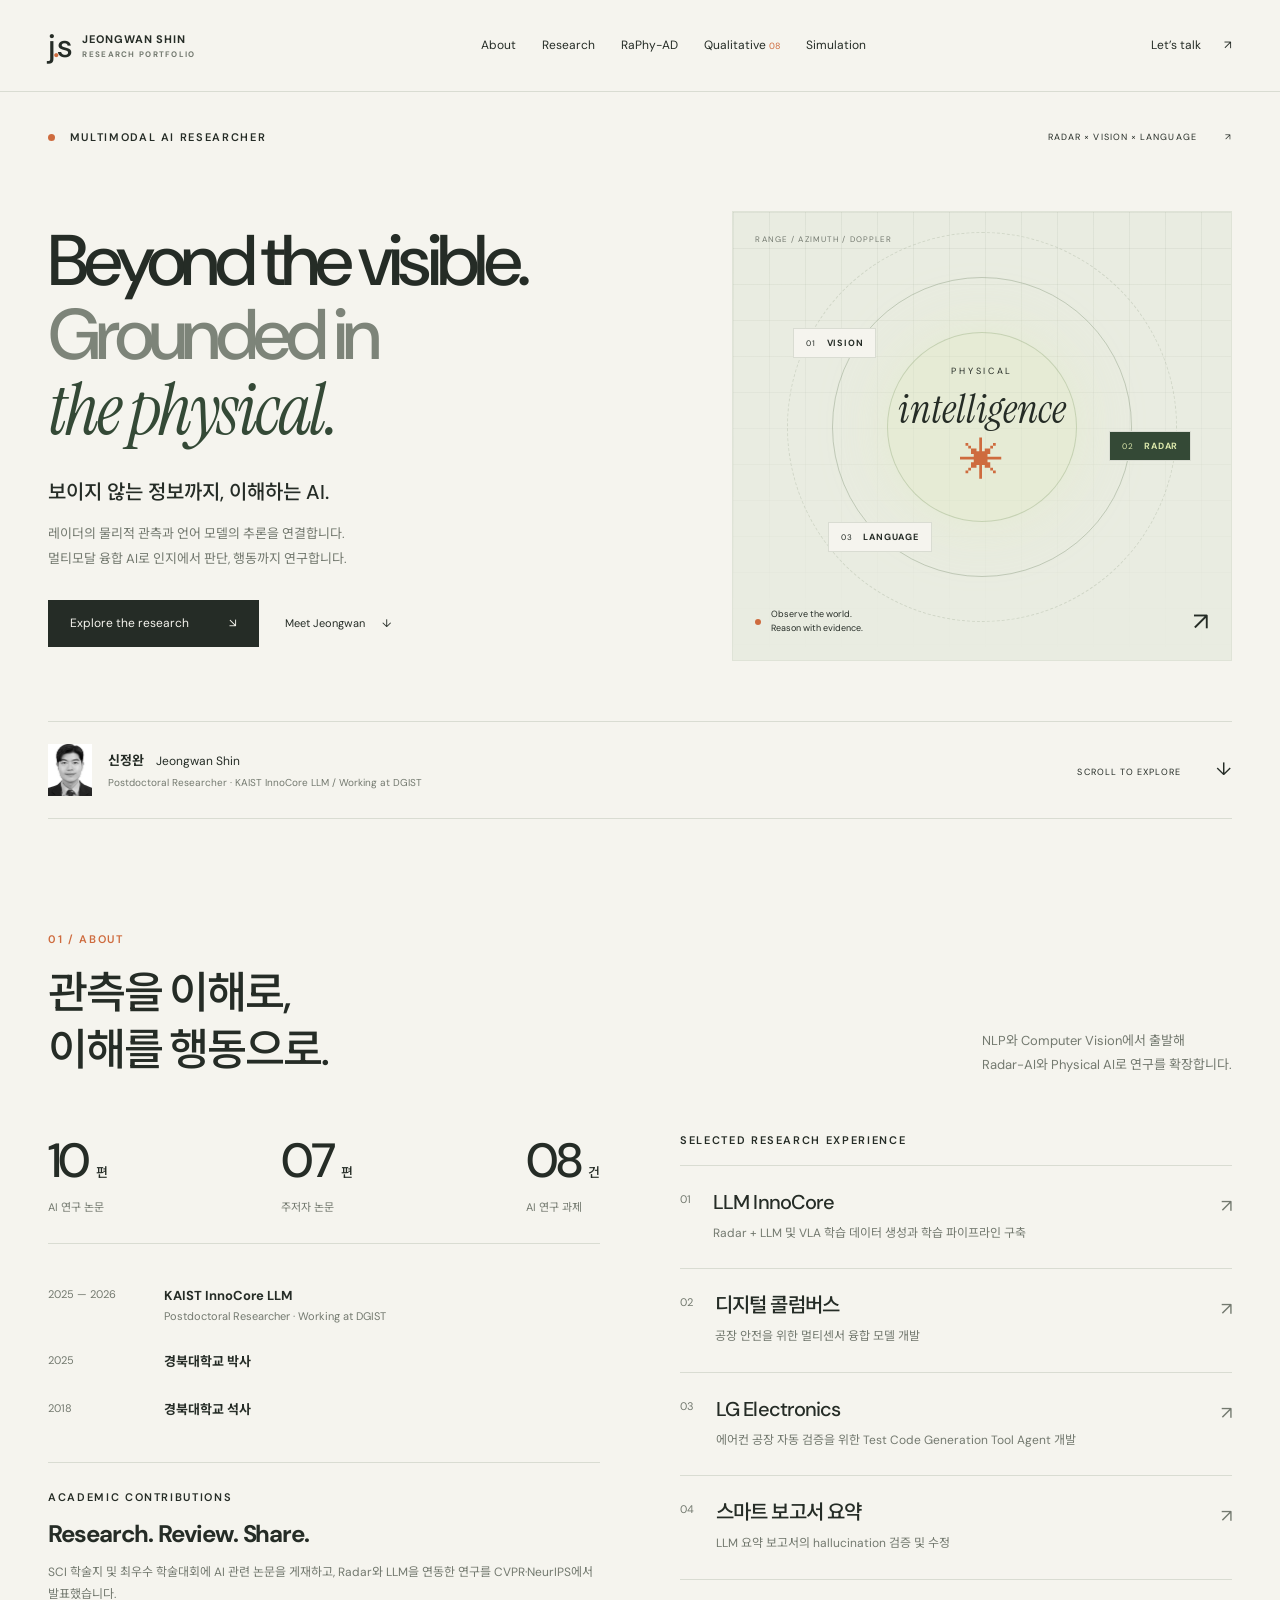
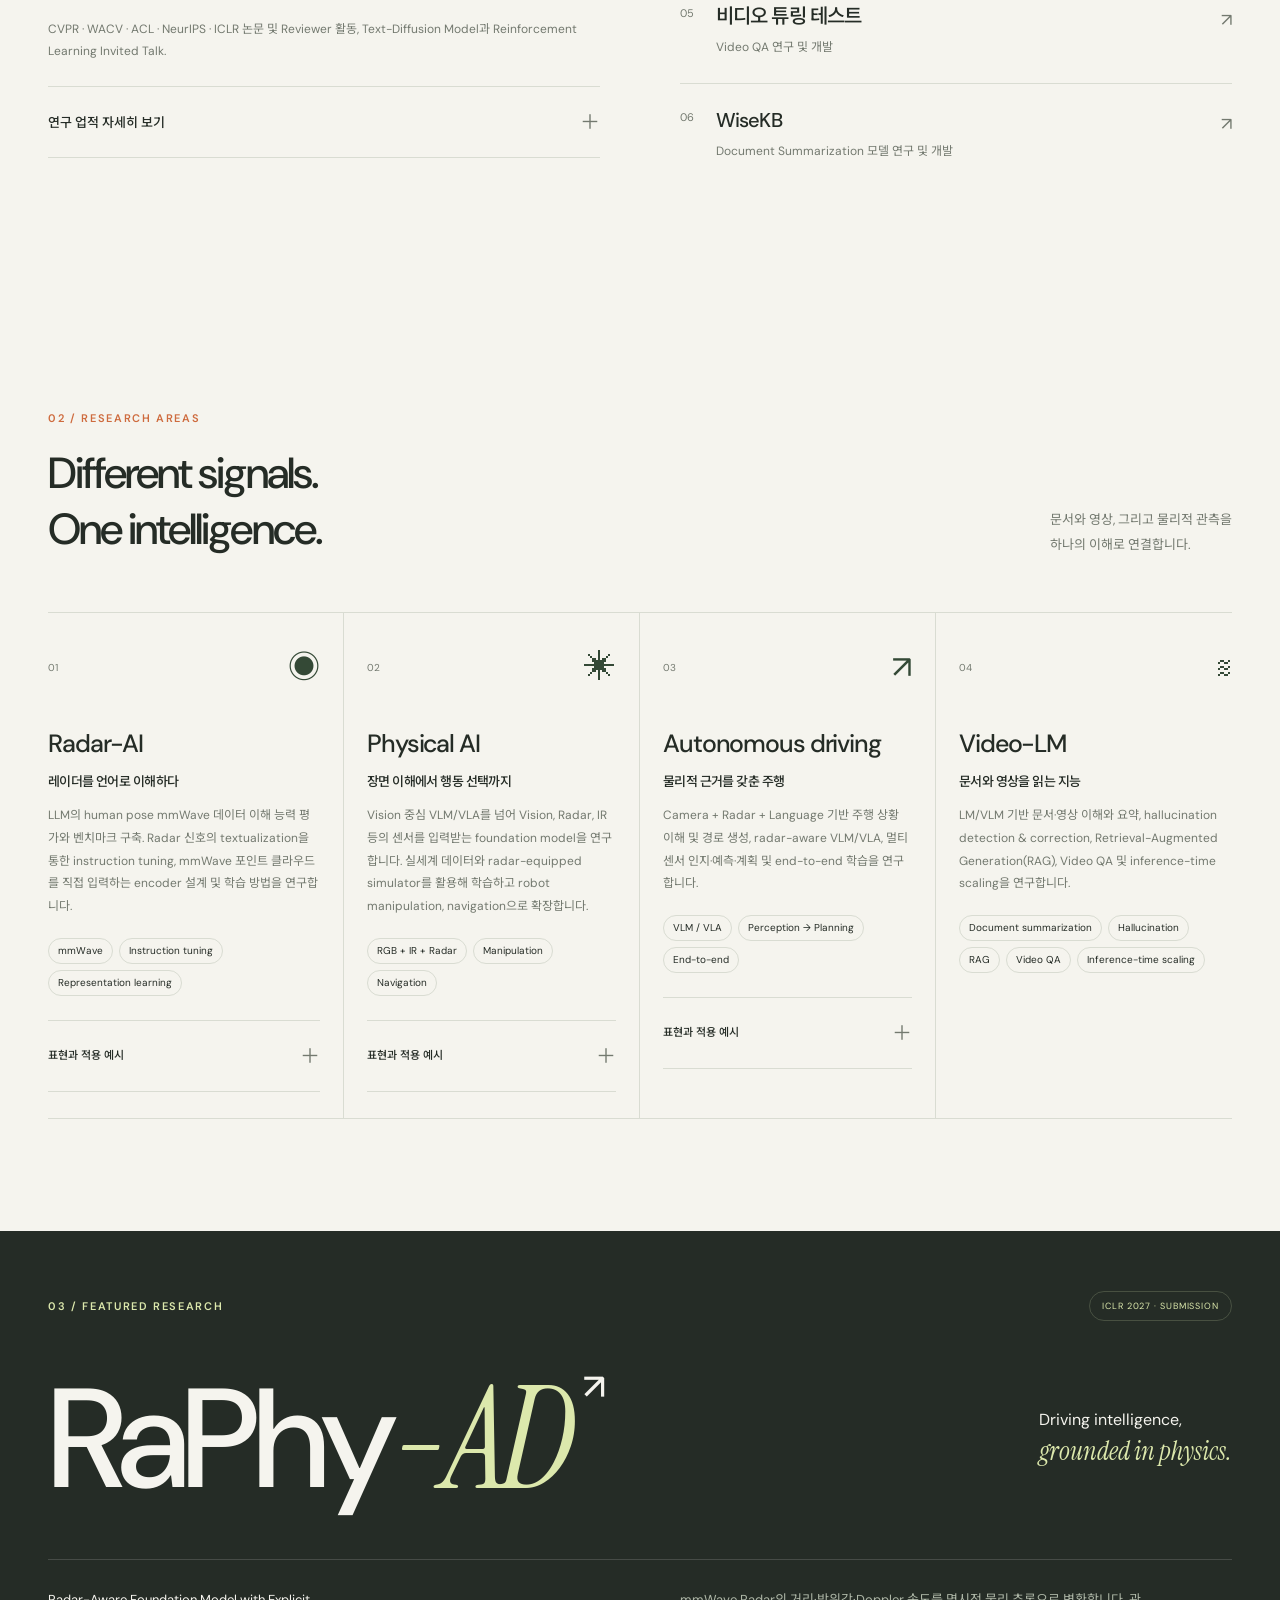
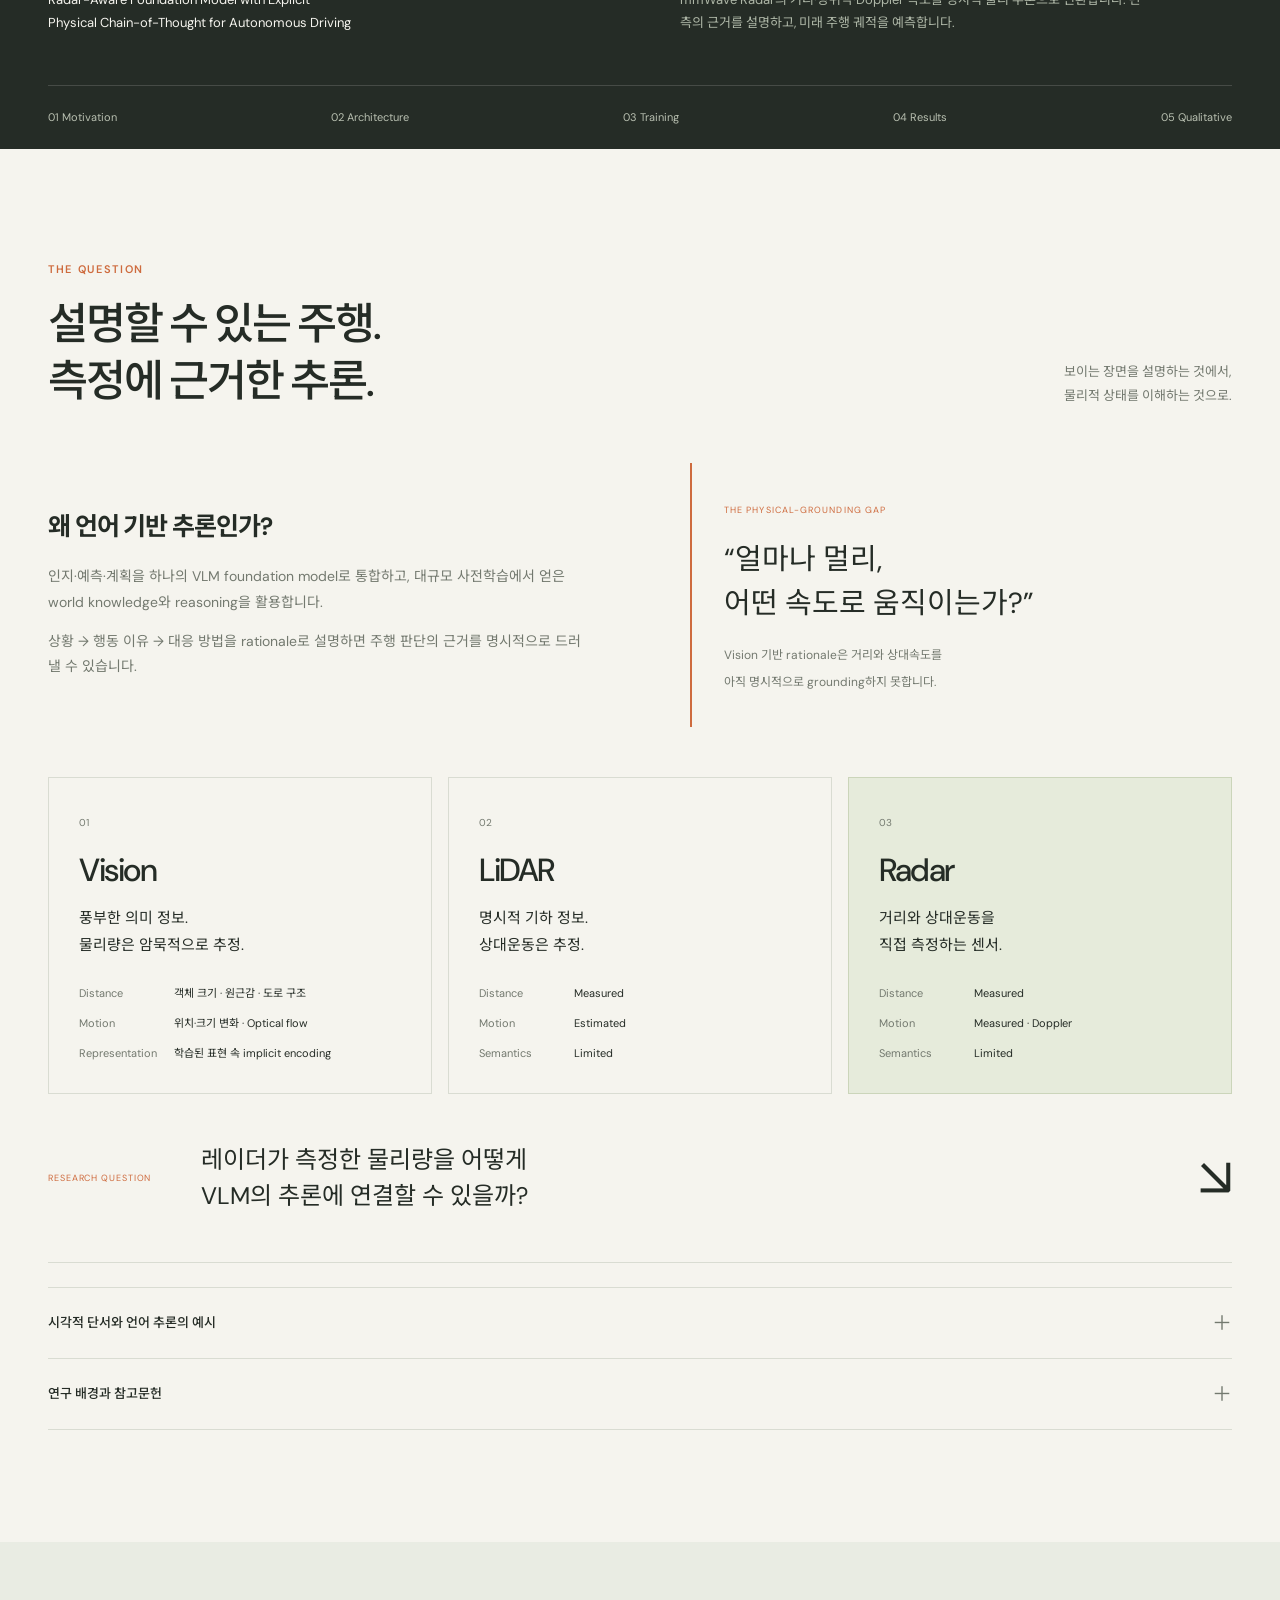
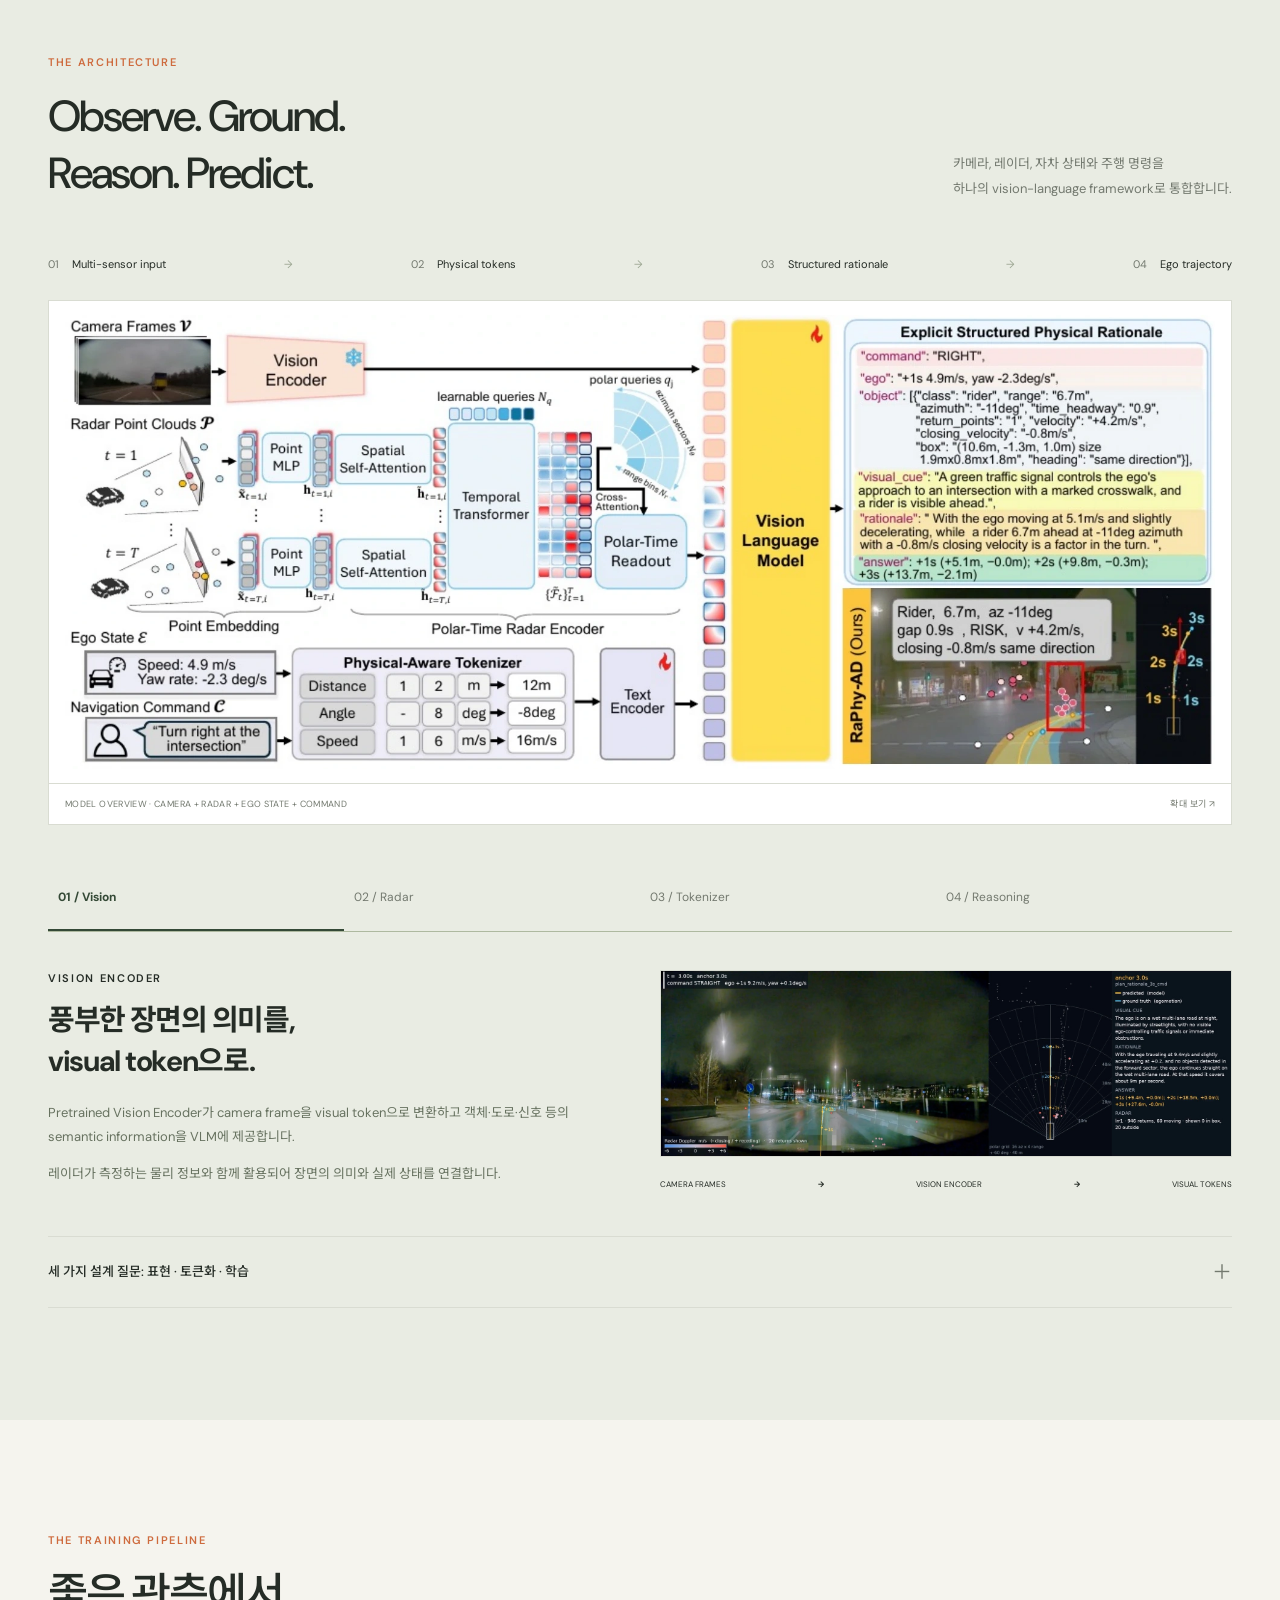
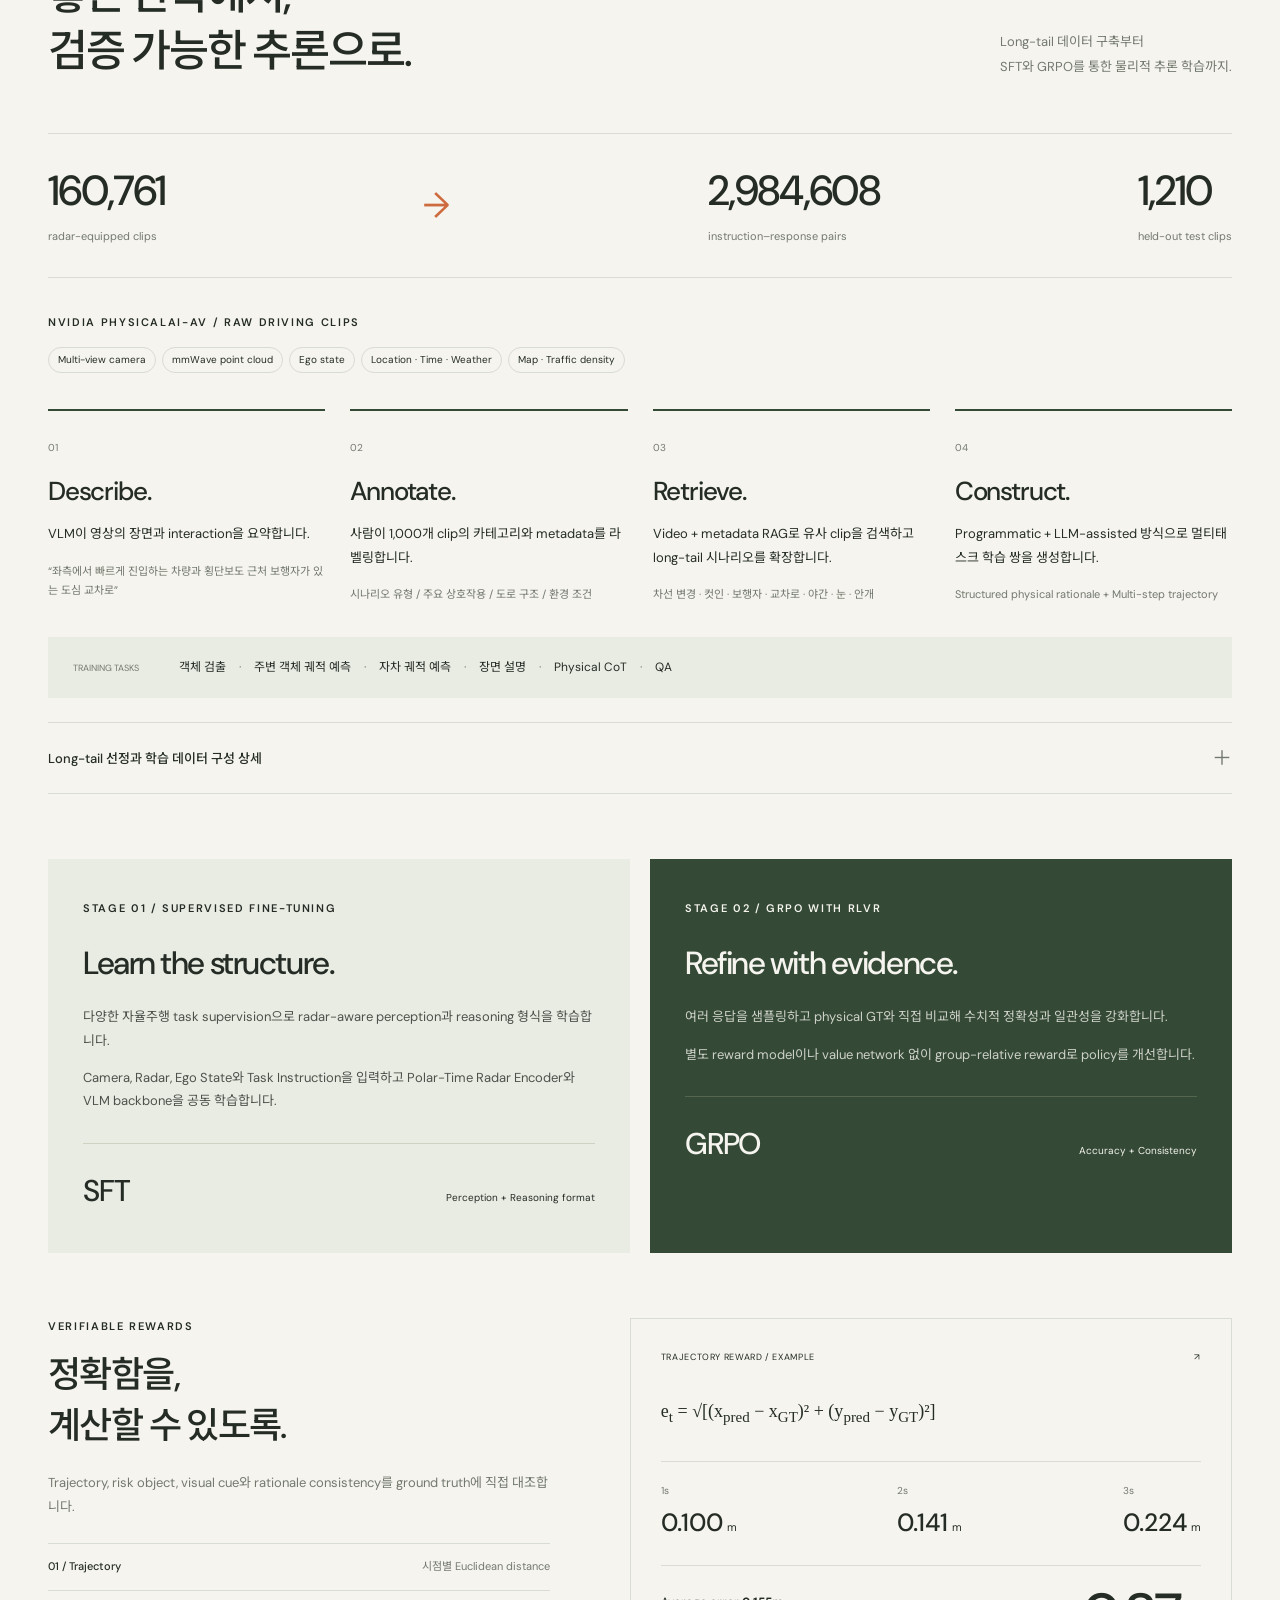
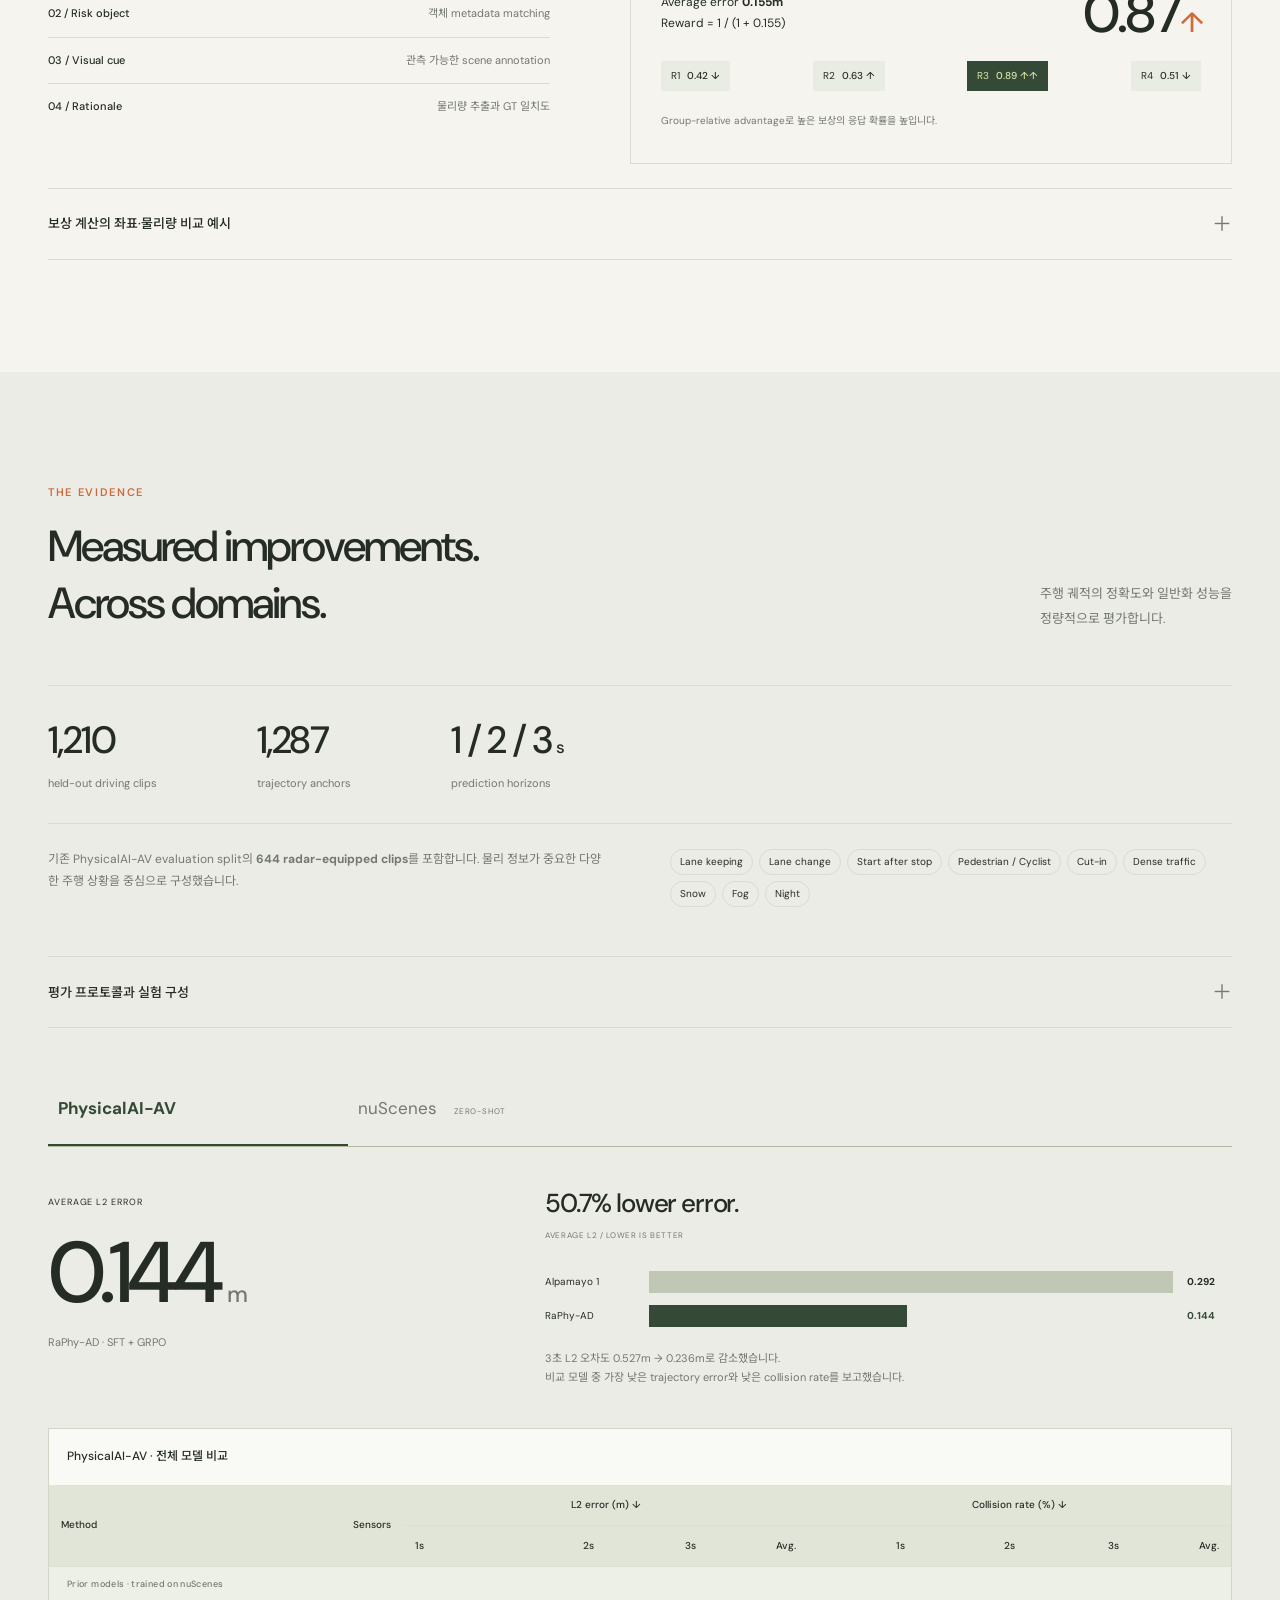
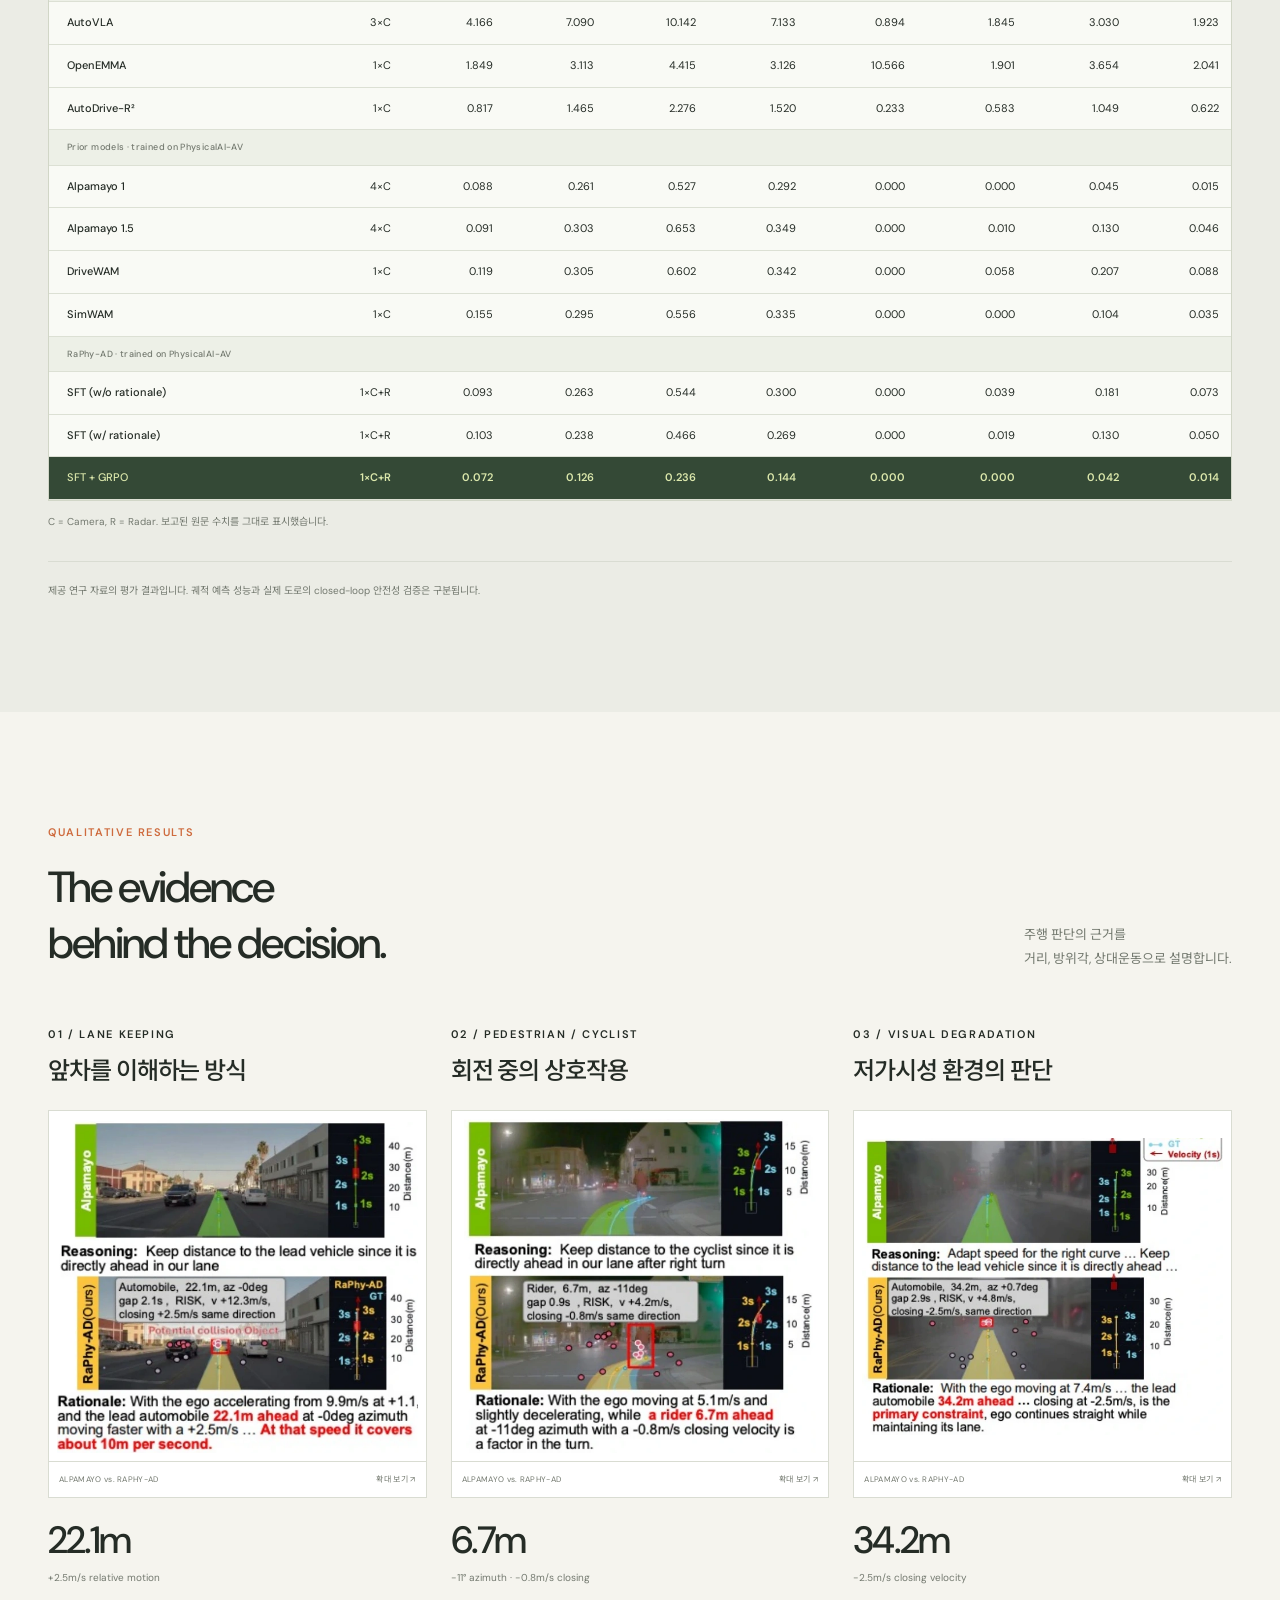
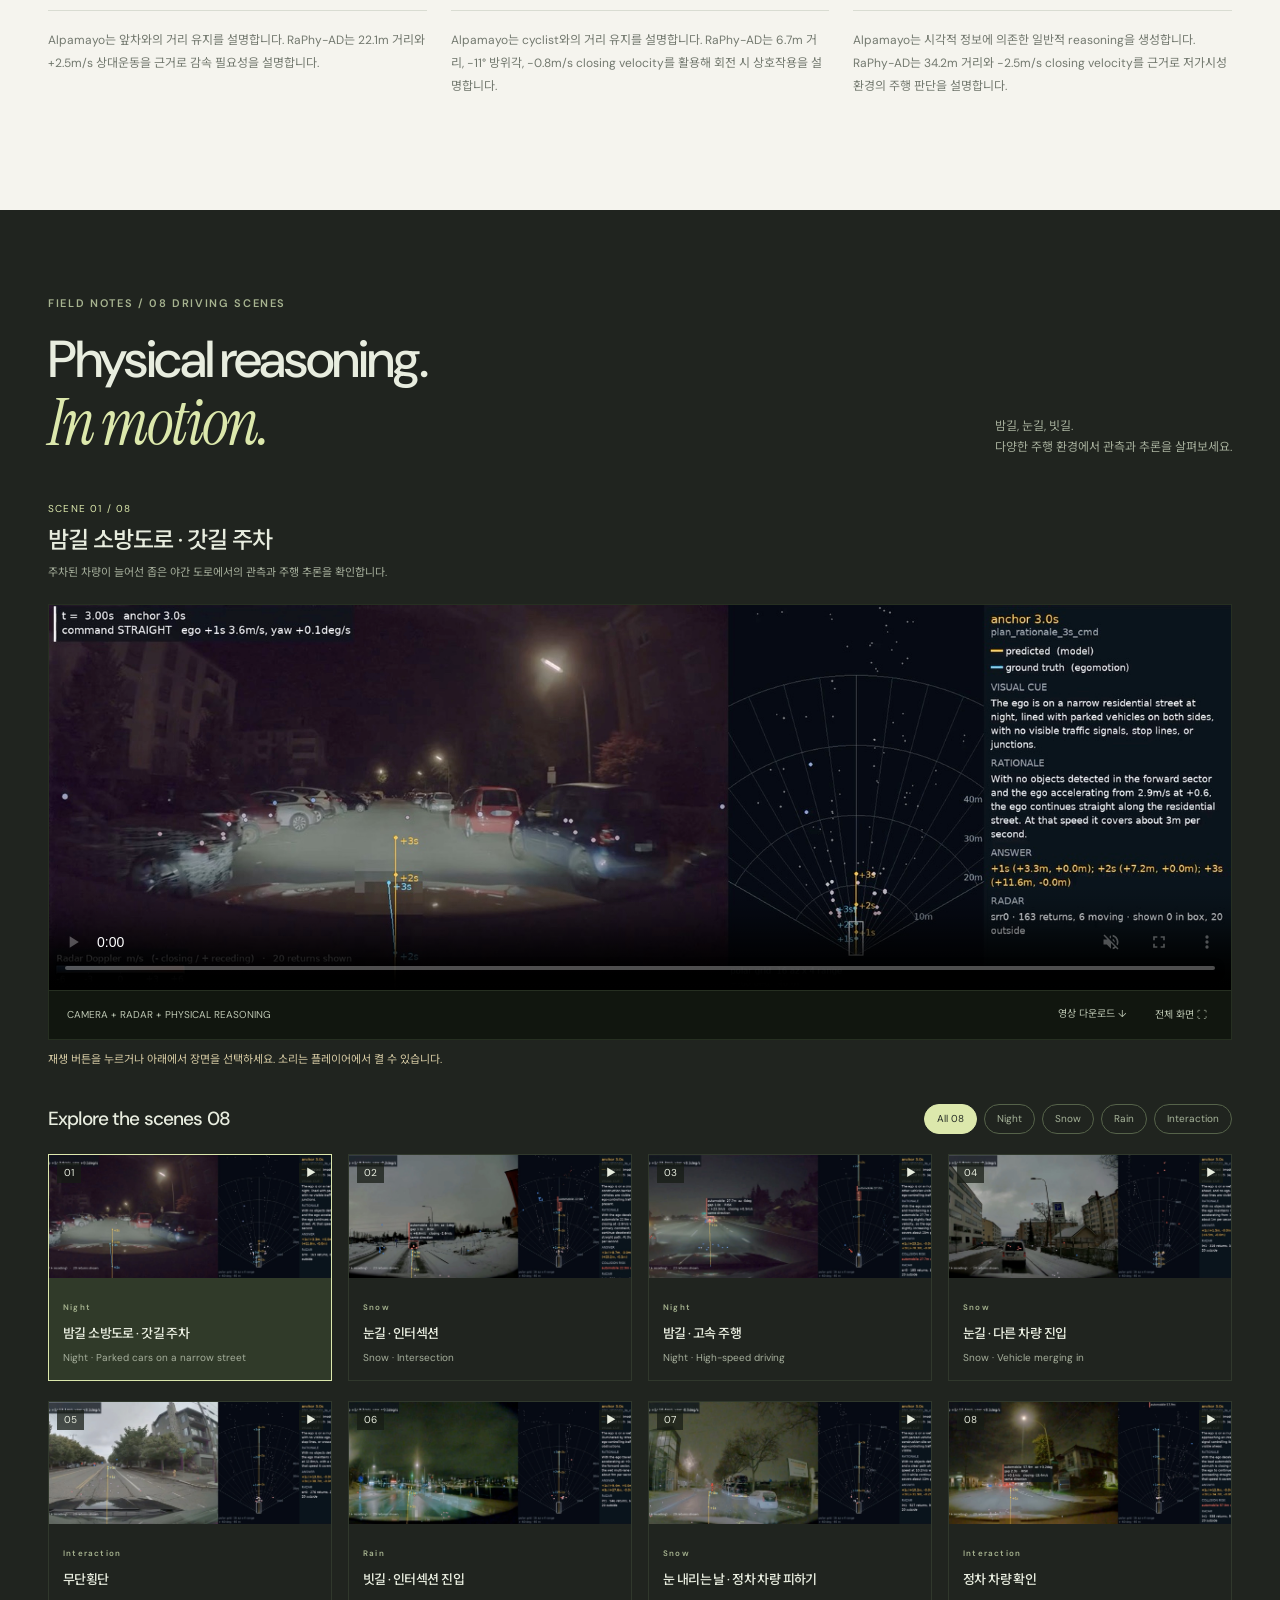
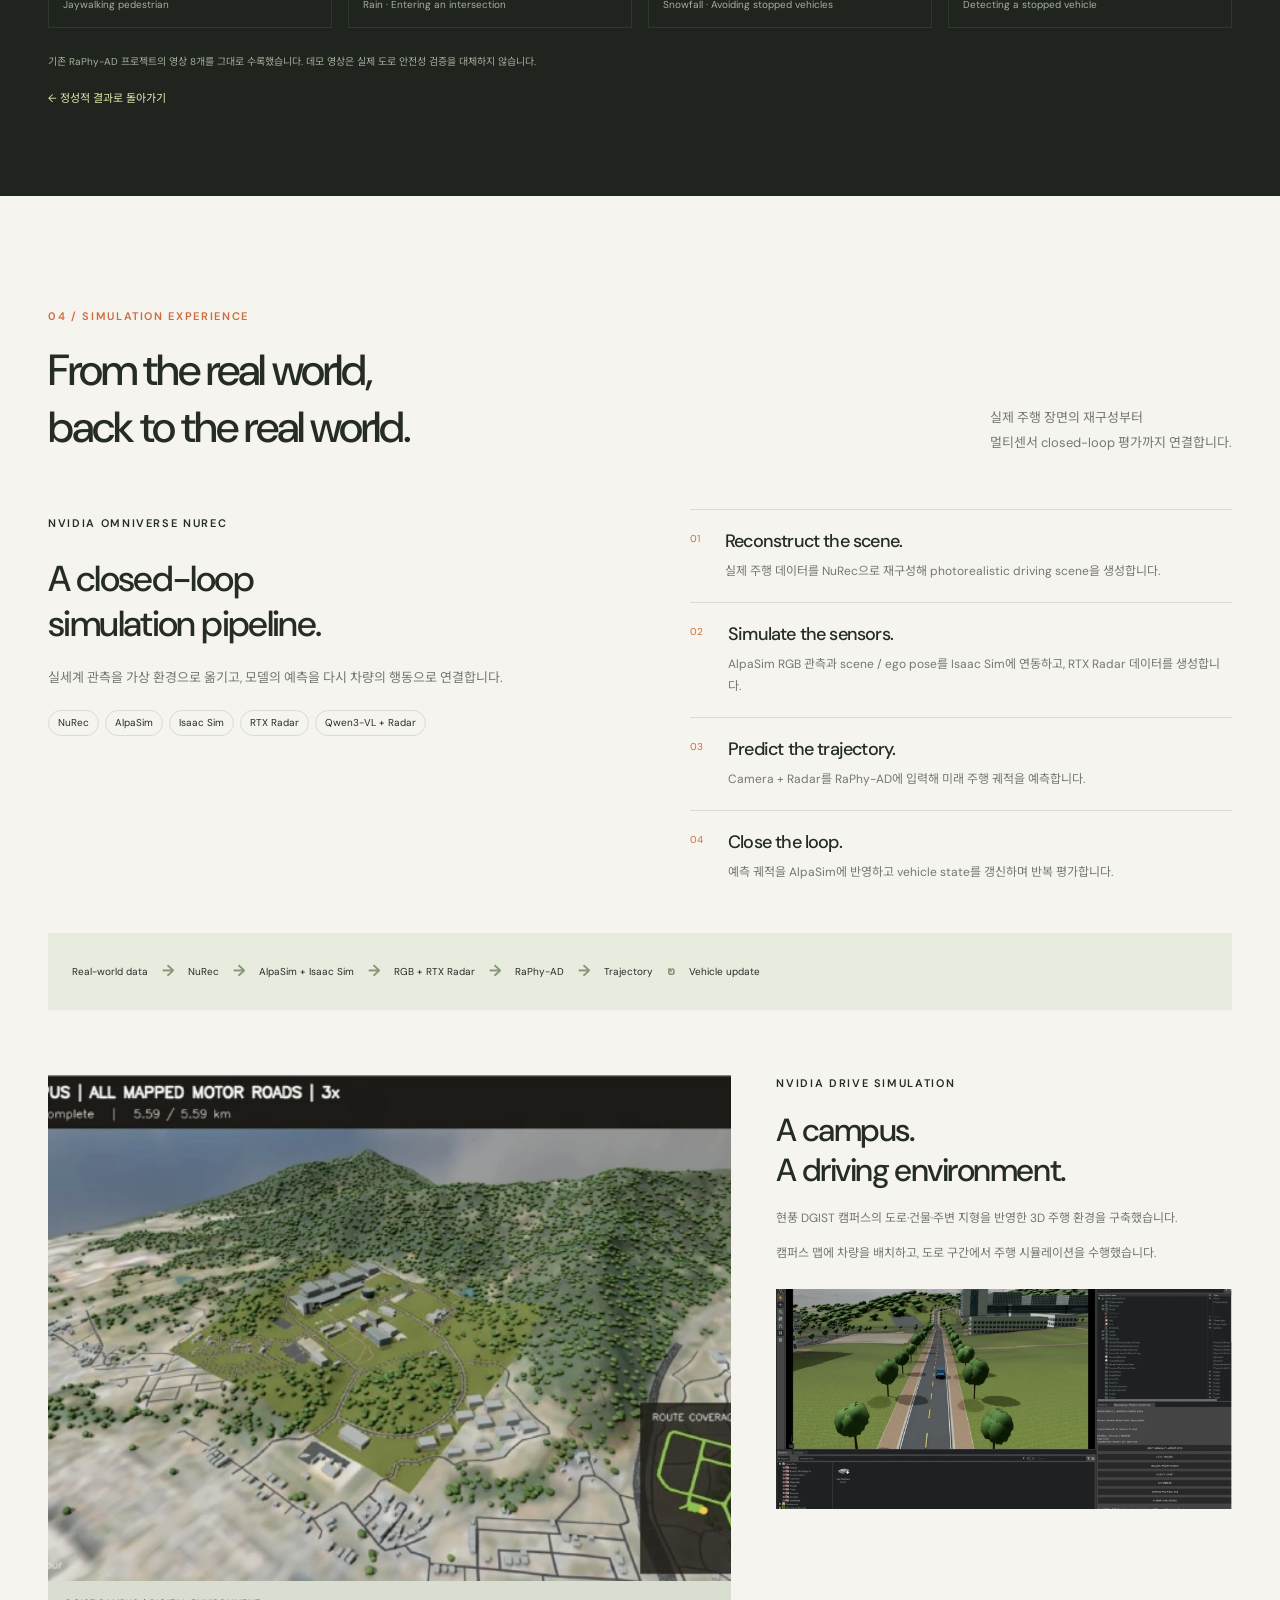
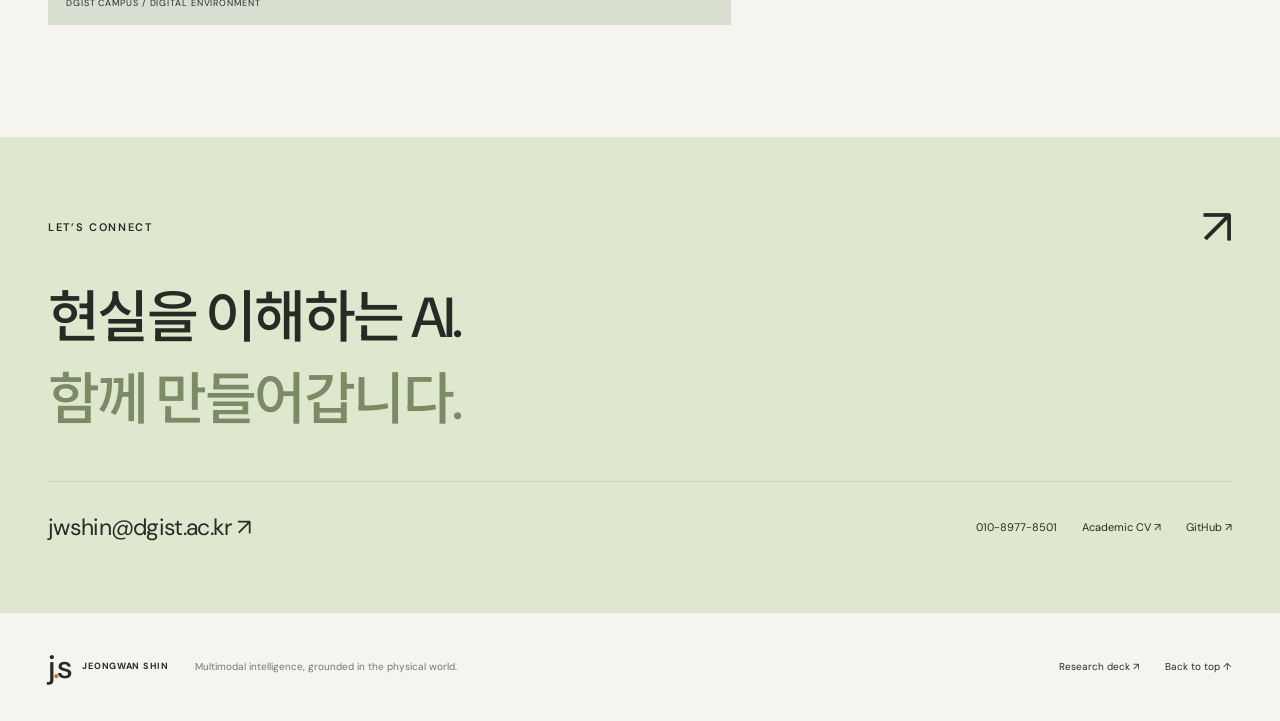
==== commit b1ed29ff: "Redesign portfolio as native editorial research website" ====
--- a/index.html
+++ b/index.html
@@ -1 +1 @@
-<!doctype html><html lang="ko"><head><meta charset="UTF-8"><meta name="viewport" content="width=device-width, initial-scale=1"><meta name="description" content="신정완의 연구 포트폴리오. Radar-AI, Physical AI, 자율주행 및 Video-LM 연구와 RaPhy-AD 영상 데모."><meta name="theme-color" content="#102c27"><title>신정완 · Research Portfolio · Jeongwan Shin</title><link rel="icon" href="favicon.svg" type="image/svg+xml"><link rel="stylesheet" href="style.css"></head><body><a class="skip" href="#main">본문 바로가기</a><header><a class="brand" href="index.html"><span class="brand-mark">JS<span>↗</span></span><span>JEONGWAN SHIN<small>RESEARCH PORTFOLIO</small></span></a><nav aria-label="주 메뉴"><a href="#page-02">Profile</a><a href="#page-04">RaPhy-AD</a><a href="#qualitative">Qualitative <span class="nav-count">08</span></a><a href="#page-22">Simulation</a><a href="#page-25">Contact ↗</a></nav></header><div class="chapter-nav" aria-label="PDF 순서 목차"><a href="#page-01">01–03 소개</a><a href="#page-04">04–08 배경</a><a href="#page-09">09–14 모델</a><a href="#page-15">15–17 학습</a><a href="#page-18">18–21 결과</a><a href="#qualitative">영상 08</a><a href="#page-22">22–25 경험·연락처</a><label class="page-jump">Page <select id="page-jump" aria-label="PDF 페이지로 이동"><option value="page-01">01 · 보이지 않는 정보까지 이해하는 AI</option><option value="page-02">02 · 학력, 연구 업적, 그리고 연구 과제</option><option value="page-03">03 · 네 가지 연구 분야</option><option value="page-04">04 · Radar-aware autonomous driving</option><option value="page-05">05 · 자율주행의 발전과 언어 기반 추론</option><option value="page-06">06 · Vision이 물리량을 추론하는 방식</option><option value="page-07">07 · LiDAR와 Radar: 관측할 수 있는 물리량</option><option value="page-08">08 · 표현, 토큰화, 학습의 세 가지 질문</option><option value="page-09">09 · RaPhy-AD 전체 아키텍처</option><option value="page-10">10 · 카메라 영상의 의미 정보</option><option value="page-11">11 · Polar-Time Radar Encoder</option><option value="page-12">12 · Physical-Aware Tokenizer</option><option value="page-13">13 · 수치와 단위를 연결하는 토큰 공간</option><option value="page-14">14 · 물리적 rationale에서 trajectory로</option><option value="page-15">15 · Long-tail 선정과 멀티태스크 데이터 생성</option><option value="page-16">16 · SFT → GRPO with RLVR</option><option value="page-17">17 · GRPO 보상의 계산과 검증</option><option value="page-18">18 · Test set과 평가 프로토콜</option><option value="page-19">19 · PhysicalAI-AV: 주행 궤적 예측 결과</option><option value="page-20">20 · nuScenes: 보지 못한 도메인으로의 일반화</option><option value="page-21">21 · 물리적 근거가 드러나는 주행 추론</option><option value="page-22">22 · Autonomous Simulation 관련 경험</option><option value="page-23">23 · Closed-loop Simulation Pipeline</option><option value="page-24">24 · DGIST 캠퍼스의 3D 주행 환경</option><option value="page-25">25 · 감사합니다. 함께 이야기 나눠요.</option></select></label></div><main id="main"><div id="page-01" class="opening"><section class="hero"><div class="hero-copy"><p class="eyebrow"><span class="dot"></span> MULTIMODAL AI · PHYSICAL INTELLIGENCE</p><h1>보이지 않는 정보까지,<br><em>이해하는 AI.</em></h1><p class="hero-desc">레이더의 물리적 관측과 언어 모델의 추론을 연결합니다.<br>인지에서 판단, 그리고 행동으로 이어지는 멀티모달 AI를 연구합니다.</p><div class="identity"><strong>신정완 <span>Jeongwan Shin</span></strong><p>Postdoctoral Researcher · KAIST InnoCore LLM<br>Working at DGIST</p></div><div class="actions"><a class="button primary" href="#page-04">Read the research <span>↘</span></a><a class="text-link" href="#qualitative">Qualitative videos <span>↗</span></a></div></div><a class="hero-visual" href="#qualitative"><div class="visual-top"><span><i class="dot"></i> RAPHY-AD / FIELD NOTES</span><span>01 — 08</span></div><img src="scene-01.jpg" alt="RaPhy-AD 야간 주행: 카메라 관측, 레이더 포인트와 물리적 추론"><div class="visual-caption"><span class="play">▶</span><div><strong>Physical reasoning. In motion.</strong><p>Radar × Vision × Language</p></div><span>↗</span></div><div class="visual-tags"><span>RANGE</span><span>AZIMUTH</span><span>DOPPLER</span><span>REASONING</span></div></a></section><div class="opening-note"><span>01 / 25 · INTRODUCTION</span><a href="portfolio.pdf" target="_blank" rel="noopener">전체 PDF 보기 ↗</a><a href="slide-01.webp" target="_blank" rel="noopener">표지 원본 ↗</a></div></div><section id="page-02" class="pdf-section "><div class="pdf-section-head"><span class="page-no">02<small>/ 25</small></span><div><p class="eyebrow">PROFILE</p><h2>학력, 연구 업적, 그리고 연구 과제</h2></div></div><ul class="page-points"><li>학력 및 현황: 경북대학교 석사(2018), 박사(2025). KAIST InnoCore LLM 박사후연구원 · Working at DGIST(2025–2026).</li><li>주요 연구 분야: Radar-AI, Physical-AI, Autonomous Driving, Video-LM. NLP와 CV를 포함한 다양한 AI 분야에서 연구 활동을 수행했습니다.</li><li>학술역량: AI 관련 SCI 학술지 및 최우수 학술대회 논문 10편(주저자 7편), AI 연구 과제 8건.</li><li>Radar-AI와 LLM을 연동하는 연구를 CVPR 및 NeurIPS에서 발표했습니다. 제공 자료에는 해당 연구를 “국내 유일”로 소개하고 있습니다.</li><li>CVPR, WACV, ACL, NeurIPS, ICLR 등 다양한 AI 분야의 논문 및 Reviewer 활동, Text-Diffusion Model과 Reinforcement Learning 관련 Invited Talk을 진행했습니다.</li><li>LLM InnoCore 사업단: Radar + LLM 및 VLA 학습 데이터 생성과 학습 파이프라인 구축.</li><li>디지털 콜럼버스 프로젝트: 공장 안전 관련 멀티센서 융합 모델 개발.</li><li>LG Electronics 에어컨 공장 자동 검증: Test Code Generation Tool Agent 개발.</li><li>스마트 보고서 요약: LLM이 요약한 보고서의 hallucination 검증 및 수정.</li><li>비디오 튜링 테스트: Video QA 연구 및 개발. WiseKB: Document Summarization 모델 연구 및 개발.</li></ul><figure class="pdf-figure"><button class="slide-open" data-slide="02" aria-label="PDF 2쪽 원본 확대: 학력, 연구 업적, 그리고 연구 과제"><img src="slide-02.webp" alt="PDF 2쪽: 학력, 연구 업적, 그리고 연구 과제. 원본 도식, 표와 설명 전체." loading="lazy" width="2200" height="1238"></button><figcaption><span>ORIGINAL SLIDE · 02 / 25</span><a href="slide-02.webp" target="_blank" rel="noopener">원본 이미지 열기 ↗</a><a href="portfolio.pdf#page=2" target="_blank" rel="noopener">PDF에서 보기 ↗</a></figcaption></figure><div class="page-bottom"><a href="#page-01">← 이전 페이지</a><a href="#page-03">다음 페이지 →</a></div></section><section id="page-03" class="pdf-section "><div class="pdf-section-head"><span class="page-no">03<small>/ 25</small></span><div><p class="eyebrow">RESEARCH AREAS</p><h2>네 가지 연구 분야</h2></div></div><ul class="page-points"><li>Radar-AI: LLM의 human pose mmWave 데이터 이해 능력 평가와 벤치마크 구축. Radar 신호의 textualization을 통한 instruction tuning, mmWave 포인트 클라우드를 직접 입력하는 encoder 설계 및 학습 방법을 연구합니다.</li><li>Radar 표현 예시: point cloud → textualization → LLM, 또는 point cloud → Radar Encoder → LLM. 보행 방향이나 오른팔을 이용한 single hand lateral raise 등의 동작을 언어로 설명합니다.</li><li>Physical-AI: Vision 중심 VLM/VLA를 넘어 Vision, Radar, IR 등의 센서를 입력받는 foundation model을 연구합니다. 실세계 데이터와 radar-equipped simulator를 활용해 학습하고 robot manipulation, navigation으로 확장합니다.</li><li>Physical-AI 흐름: RGB Camera + IR Camera + Radar → Multi-sensor VLM/VLA → Scene Understanding(scene graph, reasoning) → Action Execution(manipulation / navigation).</li><li>Autonomous Driving: Camera + Radar + Language 기반 주행 상황 이해 및 경로 생성, radar-aware VLM/VLA, 멀티센서 인지·예측·계획 및 end-to-end 학습을 연구합니다.</li><li>주행 rationale 예시: 자차 속도 5.1m/s와 감속 상태, 6.7m 전방의 rider, −11deg 방위각, −0.8m/s 상대운동 등의 물리량을 함께 설명합니다.</li><li>Video-LM: LM/VLM 기반 문서·영상 이해와 요약, hallucination detection &amp; correction, Retrieval-Augmented Generation(RAG), Video QA 및 inference-time scaling을 연구합니다.</li></ul><figure class="pdf-figure"><button class="slide-open" data-slide="03" aria-label="PDF 3쪽 원본 확대: 네 가지 연구 분야"><img src="slide-03.webp" alt="PDF 3쪽: 네 가지 연구 분야. 원본 도식, 표와 설명 전체." loading="lazy" width="2200" height="1238"></button><figcaption><span>ORIGINAL SLIDE · 03 / 25</span><a href="slide-03.webp" target="_blank" rel="noopener">원본 이미지 열기 ↗</a><a href="portfolio.pdf#page=3" target="_blank" rel="noopener">PDF에서 보기 ↗</a></figcaption></figure><div class="page-bottom"><a href="#page-02">← 이전 페이지</a><a href="#page-04">다음 페이지 →</a></div></section><section id="page-04" class="pdf-section chapter-cover"><div class="pdf-section-head"><span class="page-no">04<small>/ 25</small></span><div><p class="eyebrow">RAPHY-AD</p><h2>Radar-aware autonomous driving</h2></div></div><ul class="page-points"><li>RaPhy-AD: Radar-Aware Foundation Model with Explicit Physical Chain-of-Thought for Autonomous Driving.</li><li>Vision을 넘어 mmWave Radar의 거리·방위각·Doppler 속도를 명시적 물리 추론으로 변환해 VLM의 자율주행 궤적 예측을 강화합니다.</li><li>논문 상태: ICLR 2027 Submission.</li></ul><figure class="pdf-figure"><button class="slide-open" data-slide="04" aria-label="PDF 4쪽 원본 확대: Radar-aware autonomous driving"><img src="slide-04.webp" alt="PDF 4쪽: Radar-aware autonomous driving. 원본 도식, 표와 설명 전체." loading="lazy" width="2200" height="1238"></button><figcaption><span>ORIGINAL SLIDE · 04 / 25</span><a href="slide-04.webp" target="_blank" rel="noopener">원본 이미지 열기 ↗</a><a href="portfolio.pdf#page=4" target="_blank" rel="noopener">PDF에서 보기 ↗</a></figcaption></figure><div class="page-bottom"><a href="#page-03">← 이전 페이지</a><a href="#page-05">다음 페이지 →</a></div></section><section id="page-05" class="pdf-section "><div class="pdf-section-head"><span class="page-no">05<small>/ 25</small></span><div><p class="eyebrow">BACKGROUND</p><h2>자율주행의 발전과 언어 기반 추론</h2></div></div><ul class="page-points"><li>자율주행 아키텍처의 발전: VLM foundation model은 인지·예측·계획을 하나의 모델로 통합하고 범용 사전학습 지식을 활용합니다.</li><li>World Knowledge &amp; Reasoning: 대규모 웹 데이터에서 학습한 지식과 추론 능력으로 복잡한 주행 상황을 이해합니다.</li><li>Explainable Driving Reasoning: 궤적 예측을 넘어 상황 → 행동 이유 → 대응 방법을 rationale로 설명하고 주행 판단의 근거를 드러냅니다.</li><li>남은 문제: Vision 기반 rationale은 거리와 상대속도 같은 물리량을 아직 명시적으로 grounding하지 못합니다.</li><li>참고문헌 [1] Foundation Models for Trajectory Planning in Autonomous Driving: A Review of Progress and Open Challenges (TMLR 2026).</li><li>참고문헌 [2] UniAD: Planning-oriented Autonomous Driving (CVPR 2023).</li><li>참고문헌 [3] Alpamayo 1: Bridging Reasoning and Action Prediction for Generalizable Autonomous Driving in the Long Tail (arXiv 2025).</li></ul><figure class="pdf-figure"><button class="slide-open" data-slide="05" aria-label="PDF 5쪽 원본 확대: 자율주행의 발전과 언어 기반 추론"><img src="slide-05.webp" alt="PDF 5쪽: 자율주행의 발전과 언어 기반 추론. 원본 도식, 표와 설명 전체." loading="lazy" width="2200" height="1238"></button><figcaption><span>ORIGINAL SLIDE · 05 / 25</span><a href="slide-05.webp" target="_blank" rel="noopener">원본 이미지 열기 ↗</a><a href="portfolio.pdf#page=5" target="_blank" rel="noopener">PDF에서 보기 ↗</a></figcaption></figure><div class="page-bottom"><a href="#page-04">← 이전 페이지</a><a href="#page-06">다음 페이지 →</a></div></section><section id="page-06" class="pdf-section "><div class="pdf-section-head"><span class="page-no">06<small>/ 25</small></span><div><p class="eyebrow">MOTIVATION</p><h2>Vision이 물리량을 추론하는 방식</h2></div></div><ul class="page-points"><li>Distance: 객체 크기, 원근감, 도로 구조 등의 visual cues를 기반으로 거리를 암묵적으로 추정합니다.</li><li>Relative Motion: 프레임 간 위치·크기 변화와 optical flow를 기반으로 상대운동을 암묵적으로 추정합니다.</li><li>Object size, perspective, displacement, optical flow는 학습된 표현에 암묵적으로 인코딩되고 거리·상대운동·충돌 위험 추정으로 연결됩니다.</li><li>Vision Language Model은 관측 영상에서 rationale과 ego-trajectory를 생성합니다. 예: “The vehicle on the left is approaching our lane.”, “Maintain a safe distance from the lead vehicle while proceeding in the current lane.”</li></ul><figure class="pdf-figure"><button class="slide-open" data-slide="06" aria-label="PDF 6쪽 원본 확대: Vision이 물리량을 추론하는 방식"><img src="slide-06.webp" alt="PDF 6쪽: Vision이 물리량을 추론하는 방식. 원본 도식, 표와 설명 전체." loading="lazy" width="2200" height="1238"></button><figcaption><span>ORIGINAL SLIDE · 06 / 25</span><a href="slide-06.webp" target="_blank" rel="noopener">원본 이미지 열기 ↗</a><a href="portfolio.pdf#page=6" target="_blank" rel="noopener">PDF에서 보기 ↗</a></figcaption></figure><div class="page-bottom"><a href="#page-05">← 이전 페이지</a><a href="#page-07">다음 페이지 →</a></div></section><section id="page-07" class="pdf-section "><div class="pdf-section-head"><span class="page-no">07<small>/ 25</small></span><div><p class="eyebrow">SENSOR GROUNDING</p><h2>LiDAR와 Radar: 관측할 수 있는 물리량</h2></div></div><ul class="page-points"><li>LiDAR observation: 거리는 측정하지만 운동은 추정합니다. 명시적 geometry를 제공하며 semantics에는 한계가 있습니다.</li><li>Radar observation: 거리와 상대운동을 직접 측정합니다. 명시적 geometry와 Doppler 기반 relative motion을 제공하지만 semantics에는 한계가 있습니다.</li><li>레이더는 기존 VLM이 시각적 관찰로 암묵적으로 추론해야 했던 물리량을 직접 제공합니다.</li><li>연구 질문: 레이더가 측정한 물리량을 활용해 VLM의 추론을 현실 세계의 물리적 상태에 어떻게 grounding할 수 있을까요?</li></ul><figure class="pdf-figure"><button class="slide-open" data-slide="07" aria-label="PDF 7쪽 원본 확대: LiDAR와 Radar: 관측할 수 있는 물리량"><img src="slide-07.webp" alt="PDF 7쪽: LiDAR와 Radar: 관측할 수 있는 물리량. 원본 도식, 표와 설명 전체." loading="lazy" width="2200" height="1238"></button><figcaption><span>ORIGINAL SLIDE · 07 / 25</span><a href="slide-07.webp" target="_blank" rel="noopener">원본 이미지 열기 ↗</a><a href="portfolio.pdf#page=7" target="_blank" rel="noopener">PDF에서 보기 ↗</a></figcaption></figure><div class="page-bottom"><a href="#page-06">← 이전 페이지</a><a href="#page-08">다음 페이지 →</a></div></section><section id="page-08" class="pdf-section "><div class="pdf-section-head"><span class="page-no">08<small>/ 25</small></span><div><p class="eyebrow">DESIGN PRINCIPLES</p><h2>표현, 토큰화, 학습의 세 가지 질문</h2></div></div><ul class="page-points"><li>Radar Encoder: point cloud의 거리(range), 방위각(azimuth), Doppler, temporal 정보를 유지하며 VLM-compatible token으로 변환합니다. 시간과 azimuth sectors, range bins로 구성되는 물리적 구조를 보존합니다.</li><li>Physical-Aware Tokenizer: 일반 tokenizer는 수치를 여러 토큰으로 분할하고 단위 결합을 충분히 반영하지 못합니다. Atomic numeric tokens와 unit-integrated physical tokens로 수치 및 수치·단위 결합을 하나의 토큰으로 표현합니다.</li><li>원본 예시: 일반 tokenizer의 분할된 “−1.6deg” 표현과 하나의 atomic + unit token인 “−1.6deg”를 비교합니다.</li><li>물리 기반 reasoning 학습: Radar와 Vision에서 physical rationale을 생성하고 객체 검출, 주변 객체·자차 궤적 예측, 장면 설명, Physical CoT, QA 데이터를 구성합니다.</li><li>SFT는 radar-aware perception과 physical reasoning에 적응하고 tokenizer 및 radar를 학습합니다. 이후 GRPO with RLVR은 생성 응답 그룹의 검증 가능한 보상으로 물리량과 궤적 예측을 정교화하며 별도 value network 없이 추론을 개선합니다.</li></ul><figure class="pdf-figure"><button class="slide-open" data-slide="08" aria-label="PDF 8쪽 원본 확대: 표현, 토큰화, 학습의 세 가지 질문"><img src="slide-08.webp" alt="PDF 8쪽: 표현, 토큰화, 학습의 세 가지 질문. 원본 도식, 표와 설명 전체." loading="lazy" width="2200" height="1238"></button><figcaption><span>ORIGINAL SLIDE · 08 / 25</span><a href="slide-08.webp" target="_blank" rel="noopener">원본 이미지 열기 ↗</a><a href="portfolio.pdf#page=8" target="_blank" rel="noopener">PDF에서 보기 ↗</a></figcaption></figure><div class="page-bottom"><a href="#page-07">← 이전 페이지</a><a href="#page-09">다음 페이지 →</a></div></section><section id="page-09" class="pdf-section "><div class="pdf-section-head"><span class="page-no">09<small>/ 25</small></span><div><p class="eyebrow">MODEL OVERVIEW</p><h2>RaPhy-AD 전체 아키텍처</h2></div></div><ul class="page-points"><li>카메라, 레이더, 자차 상태(ego state), 주행 명령(navigation command)을 하나의 vision-language framework 안에서 통합적으로 인코딩합니다.</li><li>Vision Encoder, Polar-Time Radar Encoder, Physical-Aware Tokenizer를 통해 서로 다른 입력을 모델이 처리할 수 있는 표현으로 연결합니다.</li><li>미래 궤적을 예측하기 전에 물리 정보를 명시적으로 포함한 structured rationale을 먼저 생성합니다. 전체 구조와 입력·출력 관계는 아래 원본 도식에 담았습니다.</li></ul><figure class="pdf-figure"><button class="slide-open" data-slide="09" aria-label="PDF 9쪽 원본 확대: RaPhy-AD 전체 아키텍처"><img src="slide-09.webp" alt="PDF 9쪽: RaPhy-AD 전체 아키텍처. 원본 도식, 표와 설명 전체." loading="lazy" width="2200" height="1238"></button><figcaption><span>ORIGINAL SLIDE · 09 / 25</span><a href="slide-09.webp" target="_blank" rel="noopener">원본 이미지 열기 ↗</a><a href="portfolio.pdf#page=9" target="_blank" rel="noopener">PDF에서 보기 ↗</a></figcaption></figure><div class="page-bottom"><a href="#page-08">← 이전 페이지</a><a href="#page-10">다음 페이지 →</a></div></section><section id="page-10" class="pdf-section "><div class="pdf-section-head"><span class="page-no">10<small>/ 25</small></span><div><p class="eyebrow">VISION ENCODER</p><h2>카메라 영상의 의미 정보</h2></div></div><ul class="page-points"><li>Pretrained Vision Encoder를 통해 camera frame을 visual token으로 변환합니다.</li><li>객체, 도로, 신호 등 풍부한 semantic information을 VLM에 제공합니다. 아래 도식은 전체 구조에서 Vision Encoder의 위치와 처리 흐름을 강조합니다.</li></ul><figure class="pdf-figure"><button class="slide-open" data-slide="10" aria-label="PDF 10쪽 원본 확대: 카메라 영상의 의미 정보"><img src="slide-10.webp" alt="PDF 10쪽: 카메라 영상의 의미 정보. 원본 도식, 표와 설명 전체." loading="lazy" width="2200" height="1238"></button><figcaption><span>ORIGINAL SLIDE · 10 / 25</span><a href="slide-10.webp" target="_blank" rel="noopener">원본 이미지 열기 ↗</a><a href="portfolio.pdf#page=10" target="_blank" rel="noopener">PDF에서 보기 ↗</a></figcaption></figure><div class="page-bottom"><a href="#page-09">← 이전 페이지</a><a href="#page-11">다음 페이지 →</a></div></section><section id="page-11" class="pdf-section "><div class="pdf-section-head"><span class="page-no">11<small>/ 25</small></span><div><p class="eyebrow">RADAR ENCODER</p><h2>Polar-Time Radar Encoder</h2></div></div><ul class="page-points"><li>각 radar point의 거리·방위각·Doppler 등 물리 정보를 point embedding으로 표현합니다.</li><li>Spatial self-attention으로 프레임 내 객체 관계를 학습합니다.</li><li>Temporal Transformer와 Polar-Time Readout으로 시간적 변화와 polar 구조를 통합하여 VLM 입력용 radar token을 생성합니다.</li></ul><figure class="pdf-figure"><button class="slide-open" data-slide="11" aria-label="PDF 11쪽 원본 확대: Polar-Time Radar Encoder"><img src="slide-11.webp" alt="PDF 11쪽: Polar-Time Radar Encoder. 원본 도식, 표와 설명 전체." loading="lazy" width="2200" height="1238"></button><figcaption><span>ORIGINAL SLIDE · 11 / 25</span><a href="slide-11.webp" target="_blank" rel="noopener">원본 이미지 열기 ↗</a><a href="portfolio.pdf#page=11" target="_blank" rel="noopener">PDF에서 보기 ↗</a></figcaption></figure><div class="page-bottom"><a href="#page-10">← 이전 페이지</a><a href="#page-12">다음 페이지 →</a></div></section><section id="page-12" class="pdf-section "><div class="pdf-section-head"><span class="page-no">12<small>/ 25</small></span><div><p class="eyebrow">PHYSICAL TOKENS</p><h2>Physical-Aware Tokenizer</h2></div></div><ul class="page-points"><li>거리·각도·속도 같은 물리량을 수치와 단위가 결합된 하나의 token으로 표현해 physical semantics를 보존합니다.</li><li>Ego state와 navigation command를 VLM이 안정적으로 해석할 수 있는 text representation으로 변환합니다.</li></ul><figure class="pdf-figure"><button class="slide-open" data-slide="12" aria-label="PDF 12쪽 원본 확대: Physical-Aware Tokenizer"><img src="slide-12.webp" alt="PDF 12쪽: Physical-Aware Tokenizer. 원본 도식, 표와 설명 전체." loading="lazy" width="2200" height="1238"></button><figcaption><span>ORIGINAL SLIDE · 12 / 25</span><a href="slide-12.webp" target="_blank" rel="noopener">원본 이미지 열기 ↗</a><a href="portfolio.pdf#page=12" target="_blank" rel="noopener">PDF에서 보기 ↗</a></figcaption></figure><div class="page-bottom"><a href="#page-11">← 이전 페이지</a><a href="#page-13">다음 페이지 →</a></div></section><section id="page-13" class="pdf-section "><div class="pdf-section-head"><span class="page-no">13<small>/ 25</small></span><div><p class="eyebrow">TOKEN SPACE</p><h2>수치와 단위를 연결하는 토큰 공간</h2></div></div><ul class="page-points"><li>입력 예시: Ego speed 4.9m/s, yaw rate −2.3deg/s, navigation command “Turn right at the intersection”. 거리 12m, 각도 −8deg, 속도 16m/s를 물리량 단위의 토큰으로 표현합니다.</li><li>기존 Token Space(Standard, Qwen tokenizer): 숫자와 단위가 독립된 개별 토큰으로 처리됩니다. 물리적·의미적 연결 고리가 부족하고 토큰이 규칙성 없이 흩어집니다.</li><li>기존 표현의 한계: 숫자가 거리인지 속도인지 구별하고, 수치의 크기 및 연속성(예: 10과 12), 물리량 간 관계를 공간적 위치로 학습하기 어렵습니다.</li><li>Physical-Aware Tokenizer: “10m”처럼 숫자와 단위를 하나의 unified token으로 정의하고 m, deg, m/s 등 물리적 속성별로 군집을 형성합니다.</li><li>수치적·공간적 연속성: 각 물리량 그룹 내부에서 토큰을 수치 크기 순서대로 정렬합니다. 토큰 공간의 위치와 거리로 실제 물리량 차이와 수치 간 상관관계를 연속적으로 이해하도록 구성합니다.</li></ul><figure class="pdf-figure"><button class="slide-open" data-slide="13" aria-label="PDF 13쪽 원본 확대: 수치와 단위를 연결하는 토큰 공간"><img src="slide-13.webp" alt="PDF 13쪽: 수치와 단위를 연결하는 토큰 공간. 원본 도식, 표와 설명 전체." loading="lazy" width="2200" height="1238"></button><figcaption><span>ORIGINAL SLIDE · 13 / 25</span><a href="slide-13.webp" target="_blank" rel="noopener">원본 이미지 열기 ↗</a><a href="portfolio.pdf#page=13" target="_blank" rel="noopener">PDF에서 보기 ↗</a></figcaption></figure><div class="page-bottom"><a href="#page-12">← 이전 페이지</a><a href="#page-14">다음 페이지 →</a></div></section><section id="page-14" class="pdf-section "><div class="pdf-section-head"><span class="page-no">14<small>/ 25</small></span><div><p class="eyebrow">STRUCTURED REASONING</p><h2>물리적 rationale에서 trajectory로</h2></div></div><ul class="page-points"><li>주행 명령, ego state, 객체별 거리·방위각·상대속도, visual cue를 structured rationale로 명시적으로 생성합니다.</li><li>물리적 근거를 바탕으로 driving rationale을 구성한 뒤 이를 통해 최종 trajectory를 예측합니다. 아래 원본 도식에 실제 구조화된 출력 예시를 포함했습니다.</li></ul><figure class="pdf-figure"><button class="slide-open" data-slide="14" aria-label="PDF 14쪽 원본 확대: 물리적 rationale에서 trajectory로"><img src="slide-14.webp" alt="PDF 14쪽: 물리적 rationale에서 trajectory로. 원본 도식, 표와 설명 전체." loading="lazy" width="2200" height="1238"></button><figcaption><span>ORIGINAL SLIDE · 14 / 25</span><a href="slide-14.webp" target="_blank" rel="noopener">원본 이미지 열기 ↗</a><a href="portfolio.pdf#page=14" target="_blank" rel="noopener">PDF에서 보기 ↗</a></figcaption></figure><div class="page-bottom"><a href="#page-13">← 이전 페이지</a><a href="#page-15">다음 페이지 →</a></div></section><section id="page-15" class="pdf-section "><div class="pdf-section-head"><span class="page-no">15<small>/ 25</small></span><div><p class="eyebrow">DATA PIPELINE</p><h2>Long-tail 선정과 멀티태스크 데이터 생성</h2></div></div><ul class="page-points"><li>Raw driving clip pool: NVIDIA PhysicalAI-AV의 radar-equipped clips 160,761개. Multi-view camera(video), mmWave radar(point cloud), ego state, location·time·weather·map·traffic density 등 metadata를 활용합니다.</li><li>1.A Description Generation: VLM이 video clip의 장면과 상호작용을 요약합니다. 예시로, 좌측에서 빠르게 진입하는 차량과 횡단보도 근처 보행자가 있는 도심 교차로를 설명합니다.</li><li>1.B Human Annotation: 사람이 1,000개 clip의 category와 metadata를 직접 라벨링합니다. 시나리오 유형(차선 변경·컷인), 주요 상호작용(lead vehicle·crossing), 도로 구조(crosswalk·stop line), 환경 조건(night·fog·rain)을 포함합니다.</li><li>1.C Video + Metadata RAG: 영상과 metadata 기반으로 유사 clip을 검색·확장합니다. Lane change, pedestrian/cyclist, intersection, cut-in, dense traffic, parking lot, night/fog/snow를 포함한 long-tail 시나리오를 선별합니다.</li><li>2.A SFT Training Data: 선정한 clip을 programmatic + LLM-assisted 방식으로 객체 검출, 주변 객체·자차 궤적 예측, 장면 설명, Physical CoT, QA의 multimodal instruction-response 쌍으로 변환합니다.</li><li>2.B Explicit Structured Physical Rationale: Command → Ego State → Object Physical States(position, velocity, size, heading) → Visual Cues(lane, traffic light) → Driving Rationale(CoT, safety, rules) → Multi-step Trajectory로 구성합니다.</li><li>Training corpus: 160,761 radar-equipped clips / 2,984,608 multimodal instruction-response pairs. 1,210개 held-out test clips는 별도로 보존합니다.</li></ul><figure class="pdf-figure"><button class="slide-open" data-slide="15" aria-label="PDF 15쪽 원본 확대: Long-tail 선정과 멀티태스크 데이터 생성"><img src="slide-15.webp" alt="PDF 15쪽: Long-tail 선정과 멀티태스크 데이터 생성. 원본 도식, 표와 설명 전체." loading="lazy" width="2200" height="1238"></button><figcaption><span>ORIGINAL SLIDE · 15 / 25</span><a href="slide-15.webp" target="_blank" rel="noopener">원본 이미지 열기 ↗</a><a href="portfolio.pdf#page=15" target="_blank" rel="noopener">PDF에서 보기 ↗</a></figcaption></figure><div class="page-bottom"><a href="#page-14">← 이전 페이지</a><a href="#page-16">다음 페이지 →</a></div></section><section id="page-16" class="pdf-section "><div class="pdf-section-head"><span class="page-no">16<small>/ 25</small></span><div><p class="eyebrow">TRAINING</p><h2>SFT → GRPO with RLVR</h2></div></div><ul class="page-points"><li>SFT는 추론 형식을 학습하고 GRPO + RLVR은 물리적 정확성과 일관성을 높입니다.</li><li>1. Supervised Fine-Tuning: Multi-view camera, mmWave radar, ego state, task instruction을 입력하고 여러 자율주행 태스크 supervision으로 radar-aware perception과 reasoning 형식을 학습합니다.</li><li>Polar-Time Radar Encoder와 VLM backbone을 공동 학습합니다. 학습 태스크는 객체 검출, 주변 객체·자차 궤적 예측, 장면 설명, Physical CoT, QA입니다.</li><li>2. GRPO with RLVR: 여러 response를 샘플링하고 physical GT와 직접 비교할 수 있는 reward로 물리량 및 trajectory의 수치적 정확성을 강화합니다.</li><li>Ego State, Risk Object, Visual Cue, Driving Rationale, Trajectory에 대한 verifiable rewards를 활용하며 별도 reward model 없이 응답의 상대적 보상으로 policy를 개선합니다.</li></ul><figure class="pdf-figure"><button class="slide-open" data-slide="16" aria-label="PDF 16쪽 원본 확대: SFT → GRPO with RLVR"><img src="slide-16.webp" alt="PDF 16쪽: SFT → GRPO with RLVR. 원본 도식, 표와 설명 전체." loading="lazy" width="2200" height="1238"></button><figcaption><span>ORIGINAL SLIDE · 16 / 25</span><a href="slide-16.webp" target="_blank" rel="noopener">원본 이미지 열기 ↗</a><a href="portfolio.pdf#page=16" target="_blank" rel="noopener">PDF에서 보기 ↗</a></figcaption></figure><div class="page-bottom"><a href="#page-15">← 이전 페이지</a><a href="#page-17">다음 페이지 →</a></div></section><section id="page-17" class="pdf-section "><div class="pdf-section-head"><span class="page-no">17<small>/ 25</small></span><div><p class="eyebrow">VERIFIABLE REWARDS</p><h2>GRPO 보상의 계산과 검증</h2></div></div><ul class="page-points"><li>각 scene에서 여러 response를 샘플링하고 trajectory, risk object, visual cue, rationale consistency를 GT와 직접 비교해 verifiable reward를 계산합니다.</li><li>Trajectory Comparison: 1초·2초·3초의 예측 좌표 (5.1, 0.0), (9.8, −0.3), (13.7, −2.1)와 GT 좌표 (5.0, 0.0), (9.7, −0.2), (13.5, −2.0)의 Euclidean distance를 비교합니다.</li><li>시점별 오차 eₜ = √((x_pred − x_GT)² + (y_pred − y_GT)²). 예시 오차는 0.100m, 0.141m, 0.224m이고 평균은 약 0.155m입니다. Trajectory reward = 1 / (1 + 0.155) ≈ 0.87.</li><li>Risk Object: 예측 객체와 GT 객체의 metadata를 matching합니다. Visual Cue: 직접 관측 가능한 scene cue를 GT annotation과 비교합니다. 예: 예측과 GT의 “A green traffic”.</li><li>Driving Rationale: physical quantity를 추출해 GT와 비교합니다. 예측 “5.1m/s”, “−11deg”, “−0.8m/s”와 GT “5.3m/s”, “−10deg”, “−0.8m/s”의 일치도를 검증합니다.</li><li>GRPO는 group-relative advantage를 사용해 high-reward response 확률을 높이고 low-reward response는 낮춥니다. 도식의 예시는 Response 1: 0.42 ↓, Response 2: 0.63 ↑, Response 3: 0.89 ↑↑, Response 4: 0.51 ↓입니다.</li></ul><figure class="pdf-figure"><button class="slide-open" data-slide="17" aria-label="PDF 17쪽 원본 확대: GRPO 보상의 계산과 검증"><img src="slide-17.webp" alt="PDF 17쪽: GRPO 보상의 계산과 검증. 원본 도식, 표와 설명 전체." loading="lazy" width="2200" height="1238"></button><figcaption><span>ORIGINAL SLIDE · 17 / 25</span><a href="slide-17.webp" target="_blank" rel="noopener">원본 이미지 열기 ↗</a><a href="portfolio.pdf#page=17" target="_blank" rel="noopener">PDF에서 보기 ↗</a></figcaption></figure><div class="page-bottom"><a href="#page-16">← 이전 페이지</a><a href="#page-18">다음 페이지 →</a></div></section><section id="page-18" class="pdf-section "><div class="pdf-section-head"><span class="page-no">18<small>/ 25</small></span><div><p class="eyebrow">EVALUATION SETUP</p><h2>Test set과 평가 프로토콜</h2></div></div><ul class="page-points"><li>Test set: 1,210 held-out driving clips / 1,287 trajectory anchors. Physical information이 중요한 다양하고 어려운 주행 시나리오를 중심으로 구성하며 기존 PhysicalAI-AV evaluation split의 644 radar-equipped clips를 포함합니다.</li><li>Ego Behavior: Lane Keeping, Lane Change, Start After Stop.</li><li>Interaction: Pedestrian / Cyclist, Cut-in, Dense Traffic. Adverse Environment: Snow, Fog, Night.</li><li>Prediction Horizon: 1s / 2s / 3s. Metrics: L2 Error ↓ / Collision Rate ↓.</li><li>Experiments: Main VLM/VLA Comparison, Zero-shot on nuScenes, Scenario Evaluation, Radar Ablation, Component Ablation, Rationale Analysis.</li></ul><figure class="pdf-figure"><button class="slide-open" data-slide="18" aria-label="PDF 18쪽 원본 확대: Test set과 평가 프로토콜"><img src="slide-18.webp" alt="PDF 18쪽: Test set과 평가 프로토콜. 원본 도식, 표와 설명 전체." loading="lazy" width="2200" height="1238"></button><figcaption><span>ORIGINAL SLIDE · 18 / 25</span><a href="slide-18.webp" target="_blank" rel="noopener">원본 이미지 열기 ↗</a><a href="portfolio.pdf#page=18" target="_blank" rel="noopener">PDF에서 보기 ↗</a></figcaption></figure><div class="page-bottom"><a href="#page-17">← 이전 페이지</a><a href="#page-19">다음 페이지 →</a></div></section><section id="page-19" class="pdf-section "><div class="pdf-section-head"><span class="page-no">19<small>/ 25</small></span><div><p class="eyebrow">MAIN RESULTS</p><h2>PhysicalAI-AV: 주행 궤적 예측 결과</h2></div></div><ul class="page-points"><li>제공 자료에서 RaPhy-AD(SFT + GRPO)는 비교 모델 중 가장 낮은 trajectory error를 보고했습니다. 모든 모델과 horizon별 L2 error 및 collision rate는 아래 원본 결과표에 수록했습니다.</li><li>평균 L2 error: 0.144m. Alpamayo 1의 0.292m 대비 약 50.7% 낮은 오차입니다.</li><li>3초 L2 error: Alpamayo 1의 0.527m에서 RaPhy-AD의 0.236m로 감소하면서 낮은 collision rate를 유지했습니다.</li><li>자료는 Radar 기반 physical grounding이 vision-only VLM/VLA 대비 더 정확한 trajectory prediction에 효과적이라고 설명합니다.</li></ul><figure class="pdf-figure"><button class="slide-open" data-slide="19" aria-label="PDF 19쪽 원본 확대: PhysicalAI-AV: 주행 궤적 예측 결과"><img src="slide-19.webp" alt="PDF 19쪽: PhysicalAI-AV: 주행 궤적 예측 결과. 원본 도식, 표와 설명 전체." loading="lazy" width="2200" height="1238"></button><figcaption><span>ORIGINAL SLIDE · 19 / 25</span><a href="slide-19.webp" target="_blank" rel="noopener">원본 이미지 열기 ↗</a><a href="portfolio.pdf#page=19" target="_blank" rel="noopener">PDF에서 보기 ↗</a></figcaption></figure><div class="page-bottom"><a href="#page-18">← 이전 페이지</a><a href="#page-20">다음 페이지 →</a></div></section><section id="page-20" class="pdf-section "><div class="pdf-section-head"><span class="page-no">20<small>/ 25</small></span><div><p class="eyebrow">ZERO-SHOT RESULTS</p><h2>nuScenes: 보지 못한 도메인으로의 일반화</h2></div></div><ul class="page-points"><li>nuScenes에 추가 학습 없이 적용한 zero-shot 설정에서 일반화 성능을 평가했습니다. 모델별 상세 비교 수치는 아래 원본 결과표를 그대로 수록했습니다.</li><li>평균 L2 error 0.422m: 표의 기존 방법 중 가장 낮은 평균 L2 error를 보인 DiffusionDrive의 0.570m보다 약 26% 낮은 오차입니다.</li><li>Rationale supervision과 GRPO를 순차 적용하면서 평균 L2 error가 0.496 → 0.443 → 0.422m로 감소했습니다.</li><li>자료는 structured physical reasoning과 RLVR이 unseen domain에서도 효과적임을 보여준다고 설명합니다.</li></ul><figure class="pdf-figure"><button class="slide-open" data-slide="20" aria-label="PDF 20쪽 원본 확대: nuScenes: 보지 못한 도메인으로의 일반화"><img src="slide-20.webp" alt="PDF 20쪽: nuScenes: 보지 못한 도메인으로의 일반화. 원본 도식, 표와 설명 전체." loading="lazy" width="2200" height="1238"></button><figcaption><span>ORIGINAL SLIDE · 20 / 25</span><a href="slide-20.webp" target="_blank" rel="noopener">원본 이미지 열기 ↗</a><a href="portfolio.pdf#page=20" target="_blank" rel="noopener">PDF에서 보기 ↗</a></figcaption></figure><div class="page-bottom"><a href="#page-19">← 이전 페이지</a><a href="#page-21">다음 페이지 →</a></div></section><section id="page-21" class="pdf-section "><div class="pdf-section-head"><span class="page-no">21<small>/ 25</small></span><div><p class="eyebrow">QUALITATIVE RESULTS</p><h2>물리적 근거가 드러나는 주행 추론</h2></div></div><ul class="page-points"><li>Lane Keeping: Alpamayo는 앞차와의 거리 유지를 설명합니다. RaPhy-AD는 22.1m 거리와 +2.5m/s 상대운동을 근거로 감속 필요성을 설명합니다.</li><li>Pedestrian / Cyclist: Alpamayo는 cyclist와의 거리 유지를 설명합니다. RaPhy-AD는 6.7m 거리, −11° 방위각, −0.8m/s closing velocity를 활용해 회전 시 상호작용을 설명합니다.</li><li>Visual Degradation: Alpamayo는 시각적 정보에 의존한 일반적 reasoning을 생성합니다. RaPhy-AD는 34.2m 거리와 −2.5m/s closing velocity를 근거로 저가시성 환경의 주행 판단을 설명합니다.</li><li>아래에는 PDF의 정성적 비교 그림을 먼저 수록하고, 이어서 기존 RaPhy-AD 영상 8개를 배치했습니다.</li></ul><figure class="pdf-figure"><button class="slide-open" data-slide="21" aria-label="PDF 21쪽 원본 확대: 물리적 근거가 드러나는 주행 추론"><img src="slide-21.webp" alt="PDF 21쪽: 물리적 근거가 드러나는 주행 추론. 원본 도식, 표와 설명 전체." loading="lazy" width="2200" height="1238"></button><figcaption><span>ORIGINAL SLIDE · 21 / 25</span><a href="slide-21.webp" target="_blank" rel="noopener">원본 이미지 열기 ↗</a><a href="portfolio.pdf#page=21" target="_blank" rel="noopener">PDF에서 보기 ↗</a></figcaption></figure><div class="page-bottom"><a href="#page-20">← 이전 페이지</a><a href="#qualitative">영상 8개 보기 ↓</a></div></section><div id="qualitative" class="inline-videos"><div class="inline-video-heading"><p class="eyebrow">PAGE 21 / QUALITATIVE VIDEOS</p><h2>Physical reasoning. In motion.</h2><p>PDF의 정성적 결과에 이어지는 8개 주행 영상.</p><a class="text-link" href="qualitative.html">영상만 별도 페이지에서 보기 ↗</a></div><section class="cinema-section" aria-label="선택한 주행 영상"><div class="selected-info" aria-live="polite"><span id="scene-number">SCENE 01 / 08</span><h2 id="scene-title">밤길 소방도로 · 갓길 주차</h2><p id="scene-description">주차된 차량이 늘어선 좁은 야간 도로에서의 관측과 주행 추론을 확인합니다.</p></div><div class="cinema"><video id="player" controls muted playsinline preload="metadata" poster="scene-01.jpg" aria-label="밤길 소방도로 · 갓길 주차"><source src="scene-01.mp4" type="video/mp4">브라우저가 영상을 지원하지 않습니다.</video><div class="cinema-bar"><span><i class="dot"></i> CAMERA + RADAR + PHYSICAL REASONING</span><div><a id="video-download" href="scene-01.mp4" download>영상 다운로드 ↓</a><button id="fullscreen" type="button">전체 화면 ⛶</button></div></div></div><p class="video-status" id="video-status" role="status">재생 버튼을 누르거나 아래에서 장면을 선택하세요. 소리는 플레이어에서 켤 수 있습니다.</p></section><section class="video-library"><div class="library-head"><h2>Explore the scenes <span>08</span></h2><div class="filters" role="group" aria-label="주행 환경 필터"><button data-filter="All" aria-pressed="true">All 08</button><button data-filter="Night" aria-pressed="false">Night</button><button data-filter="Snow" aria-pressed="false">Snow</button><button data-filter="Rain" aria-pressed="false">Rain</button><button data-filter="Interaction" aria-pressed="false">Interaction</button></div></div><div class="video-grid"><button class="video-card active" data-scene="1" data-category="Night" aria-pressed="true"><div class="thumb"><img src="scene-01.jpg" loading="lazy" alt=""><span class="thumb-index">01</span><span class="thumb-play">▶</span></div><div class="card-copy"><span class="eyebrow">Night</span><h3>밤길 소방도로 · 갓길 주차</h3><p>Night · Parked cars on a narrow street</p></div></button><button class="video-card " data-scene="2" data-category="Snow" aria-pressed="false"><div class="thumb"><img src="scene-02.jpg" loading="lazy" alt=""><span class="thumb-index">02</span><span class="thumb-play">▶</span></div><div class="card-copy"><span class="eyebrow">Snow</span><h3>눈길 · 인터섹션</h3><p>Snow · Intersection</p></div></button><button class="video-card " data-scene="3" data-category="Night" aria-pressed="false"><div class="thumb"><img src="scene-03.jpg" loading="lazy" alt=""><span class="thumb-index">03</span><span class="thumb-play">▶</span></div><div class="card-copy"><span class="eyebrow">Night</span><h3>밤길 · 고속 주행</h3><p>Night · High-speed driving</p></div></button><button class="video-card " data-scene="4" data-category="Snow" aria-pressed="false"><div class="thumb"><img src="scene-04.jpg" loading="lazy" alt=""><span class="thumb-index">04</span><span class="thumb-play">▶</span></div><div class="card-copy"><span class="eyebrow">Snow</span><h3>눈길 · 다른 차량 진입</h3><p>Snow · Vehicle merging in</p></div></button><button class="video-card " data-scene="5" data-category="Interaction" aria-pressed="false"><div class="thumb"><img src="scene-05.jpg" loading="lazy" alt=""><span class="thumb-index">05</span><span class="thumb-play">▶</span></div><div class="card-copy"><span class="eyebrow">Interaction</span><h3>무단횡단</h3><p>Jaywalking pedestrian</p></div></button><button class="video-card " data-scene="6" data-category="Rain" aria-pressed="false"><div class="thumb"><img src="scene-06.jpg" loading="lazy" alt=""><span class="thumb-index">06</span><span class="thumb-play">▶</span></div><div class="card-copy"><span class="eyebrow">Rain</span><h3>빗길 · 인터섹션 진입</h3><p>Rain · Entering an intersection</p></div></button><button class="video-card " data-scene="7" data-category="Snow" aria-pressed="false"><div class="thumb"><img src="scene-07.jpg" loading="lazy" alt=""><span class="thumb-index">07</span><span class="thumb-play">▶</span></div><div class="card-copy"><span class="eyebrow">Snow</span><h3>눈 내리는 날 · 정차 차량 피하기</h3><p>Snowfall · Avoiding stopped vehicles</p></div></button><button class="video-card " data-scene="8" data-category="Interaction" aria-pressed="false"><div class="thumb"><img src="scene-08.jpg" loading="lazy" alt=""><span class="thumb-index">08</span><span class="thumb-play">▶</span></div><div class="card-copy"><span class="eyebrow">Interaction</span><h3>정차 차량 확인</h3><p>Detecting a stopped vehicle</p></div></button></div><p class="source-note">기존 RaPhy-AD 프로젝트의 영상 8개를 그대로 수록했습니다. 데모 영상은 실제 도로 안전성 검증을 대체하지 않습니다.</p><a class="text-link" href="#page-21">↑ 정성적 결과 설명으로 돌아가기</a></section></div><section id="page-22" class="pdf-section chapter-cover"><div class="pdf-section-head"><span class="page-no">22<small>/ 25</small></span><div><p class="eyebrow">SIMULATION EXPERIENCE</p><h2>Autonomous Simulation 관련 경험</h2></div></div><ul class="page-points"><li>1. NVIDIA Omniverse NuRec</li><li>2. NVIDIA Drive Simulation</li><li>이어서 실제 주행 장면 재구성, 멀티센서 closed-loop pipeline, DGIST 캠퍼스 주행 환경 구축 경험을 소개합니다.</li></ul><figure class="pdf-figure"><button class="slide-open" data-slide="22" aria-label="PDF 22쪽 원본 확대: Autonomous Simulation 관련 경험"><img src="slide-22.webp" alt="PDF 22쪽: Autonomous Simulation 관련 경험. 원본 도식, 표와 설명 전체." loading="lazy" width="2200" height="1238"></button><figcaption><span>ORIGINAL SLIDE · 22 / 25</span><a href="slide-22.webp" target="_blank" rel="noopener">원본 이미지 열기 ↗</a><a href="portfolio.pdf#page=22" target="_blank" rel="noopener">PDF에서 보기 ↗</a></figcaption></figure><div class="page-bottom"><a href="#page-21">← 이전 페이지</a><a href="#page-23">다음 페이지 →</a></div></section><section id="page-23" class="pdf-section "><div class="pdf-section-head"><span class="page-no">23<small>/ 25</small></span><div><p class="eyebrow">NVIDIA OMNIVERSE NUREC</p><h2>Closed-loop Simulation Pipeline</h2></div></div><ul class="page-points"><li>1. Real-world Scene Reconstruction: 실제 주행 데이터를 NuRec으로 simulation 재구성하고 photorealistic driving scene을 생성합니다.</li><li>2. Multi-sensor Simulation: AlpaSim에서 RGB + Radar observation을 생성합니다. Scene / Ego pose를 Isaac Sim과 연동하여 RTX Radar 데이터를 생성합니다.</li><li>3. RaPhy-AD Inference: Camera + Radar를 Autonomous Model(RaPhy-AD, Qwen3-VL + Radar)에 입력해 주행 trajectory를 예측합니다.</li><li>4. Closed-loop Evaluation: 예측 trajectory를 AlpaSim에 반영하고 vehicle state를 업데이트하며 반복 평가합니다. 아래 원본 도식은 library / framework / model과 output / data를 구분해 연결합니다.</li></ul><figure class="pdf-figure"><button class="slide-open" data-slide="23" aria-label="PDF 23쪽 원본 확대: Closed-loop Simulation Pipeline"><img src="slide-23.webp" alt="PDF 23쪽: Closed-loop Simulation Pipeline. 원본 도식, 표와 설명 전체." loading="lazy" width="2200" height="1238"></button><figcaption><span>ORIGINAL SLIDE · 23 / 25</span><a href="slide-23.webp" target="_blank" rel="noopener">원본 이미지 열기 ↗</a><a href="portfolio.pdf#page=23" target="_blank" rel="noopener">PDF에서 보기 ↗</a></figcaption></figure><div class="page-bottom"><a href="#page-22">← 이전 페이지</a><a href="#page-24">다음 페이지 →</a></div></section><section id="page-24" class="pdf-section "><div class="pdf-section-head"><span class="page-no">24<small>/ 25</small></span><div><p class="eyebrow">NVIDIA DRIVE SIMULATION</p><h2>DGIST 캠퍼스의 3D 주행 환경</h2></div></div><ul class="page-points"><li>현풍 DGIST 캠퍼스의 도로·건물·주변 지형을 반영한 3D 주행 환경을 구축했습니다.</li><li>구축한 캠퍼스 맵에 차량을 배치하고 도로 구간에서 주행 시뮬레이션을 수행했습니다.</li><li>원본 화면에는 전체 캠퍼스 도로를 조망하는 맵과 차량이 배치된 도로 시뮬레이션 화면이 함께 포함되어 있습니다.</li></ul><figure class="pdf-figure"><button class="slide-open" data-slide="24" aria-label="PDF 24쪽 원본 확대: DGIST 캠퍼스의 3D 주행 환경"><img src="slide-24.webp" alt="PDF 24쪽: DGIST 캠퍼스의 3D 주행 환경. 원본 도식, 표와 설명 전체." loading="lazy" width="2200" height="1238"></button><figcaption><span>ORIGINAL SLIDE · 24 / 25</span><a href="slide-24.webp" target="_blank" rel="noopener">원본 이미지 열기 ↗</a><a href="portfolio.pdf#page=24" target="_blank" rel="noopener">PDF에서 보기 ↗</a></figcaption></figure><div class="page-bottom"><a href="#page-23">← 이전 페이지</a><a href="#page-25">다음 페이지 →</a></div></section><section id="page-25" class="pdf-section chapter-cover"><div class="pdf-section-head"><span class="page-no">25<small>/ 25</small></span><div><p class="eyebrow">CONTACT</p><h2>감사합니다. 함께 이야기 나눠요.</h2></div></div><ul class="page-points"><li>신정완 | Jeongwan Shin · Postdoctoral Researcher</li><li>Phone: 010-8977-8501</li><li>E-mail: jwshin@dgist.ac.kr</li><li>CV: https://jeongwan-shin.github.io/</li><li>GitHub: https://github.com/Jeongwan-Shin</li></ul><div class="contact-links"><a href="tel:+821089778501">010-8977-8501 ↗</a><a href="mailto:jwshin@dgist.ac.kr">이메일 보내기 ↗</a><a href="https://jeongwan-shin.github.io/" target="_blank" rel="noopener">Academic CV ↗</a><a href="https://github.com/Jeongwan-Shin" target="_blank" rel="noopener">GitHub ↗</a><a href="portfolio.pdf" download>전체 PDF 다운로드 ↓</a></div><figure class="pdf-figure"><button class="slide-open" data-slide="25" aria-label="PDF 25쪽 원본 확대: 감사합니다. 함께 이야기 나눠요."><img src="slide-25.webp" alt="PDF 25쪽: 감사합니다. 함께 이야기 나눠요.. 원본 도식, 표와 설명 전체." loading="lazy" width="2200" height="1238"></button><figcaption><span>ORIGINAL SLIDE · 25 / 25</span><a href="slide-25.webp" target="_blank" rel="noopener">원본 이미지 열기 ↗</a><a href="portfolio.pdf#page=25" target="_blank" rel="noopener">PDF에서 보기 ↗</a></figcaption></figure><div class="page-bottom"><a href="#page-24">← 이전 페이지</a><a href="#page-01">처음으로 ↑</a></div></section></main><footer><a class="brand" href="index.html">JEONGWAN SHIN <span>신정완</span></a><p>Multimodal intelligence. Grounded in the physical world.</p><a href="#main">Back to top ↑</a></footer><dialog id="slide-dialog" aria-labelledby="slide-dialog-title"><div class="dialog-bar"><h2 id="slide-dialog-title">원본 슬라이드</h2><button id="slide-close" type="button" aria-label="원본 슬라이드 닫기">닫기 ✕</button></div><div class="slide-scroll"><img id="slide-large" alt=""></div><p>가로로 스크롤하거나 이미지를 새 탭에서 열어 세부 내용을 확인할 수 있습니다.</p><a id="slide-original" target="_blank" rel="noopener">원본 이미지 새 탭에서 열기 ↗</a></dialog><script src="script.js"></script><script src="portfolio.js"></script></body></html>+<!doctype html><html lang="ko"><head><meta charset="utf-8"><meta name="viewport" content="width=device-width,initial-scale=1"><meta name="description" content="신정완의 연구 포트폴리오. Radar-AI, Physical AI, 자율주행, Video-LM과 RaPhy-AD의 모델·학습·실험 결과."><meta name="theme-color" content="#20241f"><title>신정완 · Research Portfolio · Jeongwan Shin</title><link rel="icon" href="favicon.svg"><link rel="stylesheet" href="design.css?v=web03"></head><body><a class="skip" href="#main">본문 바로가기</a><header class="site-header"><a class="brand" href="index.html"><span class="brand-symbol">j<span>.</span>s</span><span>JEONGWAN SHIN<small>RESEARCH PORTFOLIO</small></span></a><nav aria-label="주 메뉴"><a href="index.html#about">About</a><a href="index.html#research">Research</a><a href="index.html#raphy">RaPhy-AD</a><a href="index.html#qualitative">Qualitative <small>08</small></a><a href="index.html#simulation">Simulation</a></nav><a class="header-contact" href="mailto:jwshin@dgist.ac.kr">Let’s talk <span>↗</span></a></header><main id="main"><section class="hero wrap"><div class="hero-top"><p class="eyebrow"><i class="status-dot"></i> MULTIMODAL AI RESEARCHER</p><span class="hero-index">RADAR × VISION × LANGUAGE <span>↗</span></span></div><div class="hero-grid"><div class="hero-copy"><h1>Beyond the visible.<br><span>Grounded in</span><br><em>the physical.</em></h1><p class="hero-ko">보이지 않는 정보까지, 이해하는 AI.</p><p class="hero-description">레이더의 물리적 관측과 언어 모델의 추론을 연결합니다.<br>멀티모달 융합 AI로 인지에서 판단, 행동까지 연구합니다.</p><div class="hero-actions"><a class="button primary" href="#raphy">Explore the research <span>↘</span></a><a class="quiet-link" href="#about">Meet Jeongwan <span>↓</span></a></div></div><div class="hero-art"><div class="art-grid" aria-hidden="true"></div><div class="orbit orbit-one" aria-hidden="true"></div><div class="orbit orbit-two" aria-hidden="true"></div><div class="orbit orbit-three" aria-hidden="true"></div><div class="art-coordinate">RANGE / AZIMUTH / DOPPLER</div><div class="sensor-label sensor-one">01 <b>VISION</b></div><div class="sensor-label sensor-two">02 <b>RADAR</b></div><div class="sensor-label sensor-three">03 <b>LANGUAGE</b></div><div class="art-core"><span>PHYSICAL</span><strong>intelligence<span>✳</span></strong></div><div class="art-foot"><span class="art-dot"></span><p>Observe the world.<br>Reason with evidence.</p><span>↗</span></div></div></div><div class="hero-bottom"><div class="mini-profile"><img src="portrait.webp" alt="신정완"><div><strong>신정완 <span>Jeongwan Shin</span></strong><p>Postdoctoral Researcher · KAIST InnoCore LLM / Working at DGIST</p></div></div><a href="#about" class="scroll-note">SCROLL TO EXPLORE <span>↓</span></a></div></section><section id="about" class="section wrap"><div class="section-heading"><div><p class="eyebrow">01 / ABOUT</p><h2>관측을 이해로,<br>이해를 행동으로.</h2></div><p>NLP와 Computer Vision에서 출발해<br>Radar-AI와 Physical AI로 연구를 확장합니다.</p></div><div class="profile-layout"><div class="profile-summary"><div class="stats"><div><strong>10<span>편</span></strong><p>AI 연구 논문</p></div><div><strong>07<span>편</span></strong><p>주저자 논문</p></div><div><strong>08<span>건</span></strong><p>AI 연구 과제</p></div></div><div class="career"><div><time>2025 — 2026</time><p><strong>KAIST InnoCore LLM</strong><span>Postdoctoral Researcher · Working at DGIST</span></p></div><div><time>2025</time><p><strong>경북대학교 박사</strong></p></div><div><time>2018</time><p><strong>경북대학교 석사</strong></p></div></div><div class="academic-note"><p class="eyebrow">ACADEMIC CONTRIBUTIONS</p><h3>Research. Review. Share.</h3><p>SCI 학술지 및 최우수 학술대회에 AI 관련 논문을 게재하고, Radar와 LLM을 연동한 연구를 CVPR·NeurIPS에서 발표했습니다.</p><p>CVPR · WACV · ACL · NeurIPS · ICLR 논문 및 Reviewer 활동, Text-Diffusion Model과 Reinforcement Learning Invited Talk.</p></div><details class="deep"><summary>연구 업적 자세히 보기<span>＋</span></summary><div class="deep-copy"><p>주요 연구 분야: Radar-AI, Physical-AI, Autonomous Driving, Video-LM. NLP와 CV를 포함한 다양한 AI 분야에서 연구 활동을 수행했습니다.</p><p>학술역량: AI 관련 SCI 학술지 및 최우수 학술대회 논문 10편(주저자 7편), AI 연구 과제 8건.</p><p>Radar-AI와 LLM을 연동하는 연구를 CVPR 및 NeurIPS에서 발표했습니다. 제공 자료에는 해당 연구를 “국내 유일”로 소개하고 있습니다.</p><p>CVPR, WACV, ACL, NeurIPS, ICLR 등 다양한 AI 분야의 논문 및 Reviewer 활동, Text-Diffusion Model과 Reinforcement Learning 관련 Invited Talk을 진행했습니다.</p></div></details></div><div class="project-list"><p class="eyebrow">SELECTED RESEARCH EXPERIENCE</p><article><span>01</span><div><h3>LLM InnoCore</h3><p>Radar + LLM 및 VLA 학습 데이터 생성과 학습 파이프라인 구축</p></div><span>↗</span></article><article><span>02</span><div><h3>디지털 콜럼버스</h3><p>공장 안전을 위한 멀티센서 융합 모델 개발</p></div><span>↗</span></article><article><span>03</span><div><h3>LG Electronics</h3><p>에어컨 공장 자동 검증을 위한 Test Code Generation Tool Agent 개발</p></div><span>↗</span></article><article><span>04</span><div><h3>스마트 보고서 요약</h3><p>LLM 요약 보고서의 hallucination 검증 및 수정</p></div><span>↗</span></article><article><span>05</span><div><h3>비디오 튜링 테스트</h3><p>Video QA 연구 및 개발</p></div><span>↗</span></article><article><span>06</span><div><h3>WiseKB</h3><p>Document Summarization 모델 연구 및 개발</p></div><span>↗</span></article></div></div></section><section id="research" class="section wrap"><div class="section-heading"><div><p class="eyebrow">02 / RESEARCH AREAS</p><h2>Different signals.<br>One intelligence.</h2></div><p>문서와 영상, 그리고 물리적 관측을<br>하나의 이해로 연결합니다.</p></div><div class="research-grid"><article><div class="research-top"><span>01</span><span class="research-icon">◉</span></div><h3>Radar-AI</h3><h4>레이더를 언어로 이해하다</h4><p>LLM의 human pose mmWave 데이터 이해 능력 평가와 벤치마크 구축. Radar 신호의 textualization을 통한 instruction tuning, mmWave 포인트 클라우드를 직접 입력하는 encoder 설계 및 학습 방법을 연구합니다.</p><div class="pills"><span class="pill">mmWave</span><span class="pill">Instruction tuning</span><span class="pill">Representation learning</span></div><details class="deep"><summary>표현과 적용 예시<span>＋</span></summary><div class="deep-copy"><p>Radar 표현 예시: point cloud → textualization → LLM, 또는 point cloud → Radar Encoder → LLM. 보행 방향이나 오른팔을 이용한 single hand lateral raise 등의 동작을 언어로 설명합니다.</p></div></details></article><article><div class="research-top"><span>02</span><span class="research-icon">✳</span></div><h3>Physical AI</h3><h4>장면 이해에서 행동 선택까지</h4><p>Vision 중심 VLM/VLA를 넘어 Vision, Radar, IR 등의 센서를 입력받는 foundation model을 연구합니다. 실세계 데이터와 radar-equipped simulator를 활용해 학습하고 robot manipulation, navigation으로 확장합니다.</p><div class="pills"><span class="pill">RGB + IR + Radar</span><span class="pill">Manipulation</span><span class="pill">Navigation</span></div><details class="deep"><summary>표현과 적용 예시<span>＋</span></summary><div class="deep-copy"><p>Physical-AI 흐름: RGB Camera + IR Camera + Radar → Multi-sensor VLM/VLA → Scene Understanding(scene graph, reasoning) → Action Execution(manipulation / navigation).</p></div></details></article><article><div class="research-top"><span>03</span><span class="research-icon">↗</span></div><h3>Autonomous driving</h3><h4>물리적 근거를 갖춘 주행</h4><p>Camera + Radar + Language 기반 주행 상황 이해 및 경로 생성, radar-aware VLM/VLA, 멀티센서 인지·예측·계획 및 end-to-end 학습을 연구합니다.</p><div class="pills"><span class="pill">VLM / VLA</span><span class="pill">Perception → Planning</span><span class="pill">End-to-end</span></div><details class="deep"><summary>표현과 적용 예시<span>＋</span></summary><div class="deep-copy"><p>주행 rationale 예시: 자차 속도 5.1m/s와 감속 상태, 6.7m 전방의 rider, −11deg 방위각, −0.8m/s 상대운동 등의 물리량을 함께 설명합니다.</p></div></details></article><article><div class="research-top"><span>04</span><span class="research-icon">≋</span></div><h3>Video-LM</h3><h4>문서와 영상을 읽는 지능</h4><p>LM/VLM 기반 문서·영상 이해와 요약, hallucination detection &amp; correction, Retrieval-Augmented Generation(RAG), Video QA 및 inference-time scaling을 연구합니다.</p><div class="pills"><span class="pill">Document summarization</span><span class="pill">Hallucination</span><span class="pill">RAG</span><span class="pill">Video QA</span><span class="pill">Inference-time scaling</span></div></article></div></section><section id="raphy" class="research-cover"><div class="wrap"><div class="cover-top"><p class="eyebrow">03 / FEATURED RESEARCH</p><span class="outline-badge">ICLR 2027 · SUBMISSION</span></div><div class="cover-title"><h2>RaPhy<span>-AD</span><sup>↗</sup></h2><p>Driving intelligence,<br><em>grounded in physics.</em></p></div><div class="cover-bottom"><p>Radar-Aware Foundation Model with Explicit<br>Physical Chain-of-Thought for Autonomous Driving</p><p>mmWave Radar의 거리·방위각·Doppler 속도를 명시적 물리 추론으로 변환합니다. 관측의 근거를 설명하고, 미래 주행 궤적을 예측합니다.</p></div><div class="chapter-links"><a href="#motivation">01 Motivation</a><a href="#method">02 Architecture</a><a href="#training">03 Training</a><a href="#results">04 Results</a><a href="#qualitative">05 Qualitative</a></div></div></section><section id="motivation" class="section wrap"><div class="section-heading"><div><p class="eyebrow">THE QUESTION</p><h2>설명할 수 있는 주행.<br>측정에 근거한 추론.</h2></div><p>보이는 장면을 설명하는 것에서,<br>물리적 상태를 이해하는 것으로.</p></div><div class="editorial"><div><h3>왜 언어 기반 추론인가?</h3><p>인지·예측·계획을 하나의 VLM foundation model로 통합하고, 대규모 사전학습에서 얻은 world knowledge와 reasoning을 활용합니다.</p><p>상황 → 행동 이유 → 대응 방법을 rationale로 설명하면 주행 판단의 근거를 명시적으로 드러낼 수 있습니다.</p></div><div class="question-block"><span>THE PHYSICAL-GROUNDING GAP</span><p>“얼마나 멀리,<br>어떤 속도로 움직이는가?”</p><small>Vision 기반 rationale은 거리와 상대속도를<br>아직 명시적으로 grounding하지 못합니다.</small></div></div><div class="sensor-comparison"><article><span class="sensor-number">01</span><h3>Vision</h3><p>풍부한 의미 정보.<br>물리량은 암묵적으로 추정.</p><dl><dt>Distance</dt><dd>객체 크기 · 원근감 · 도로 구조</dd><dt>Motion</dt><dd>위치·크기 변화 · Optical flow</dd><dt>Representation</dt><dd>학습된 표현 속 implicit encoding</dd></dl></article><article><span class="sensor-number">02</span><h3>LiDAR</h3><p>명시적 기하 정보.<br>상대운동은 추정.</p><dl><dt>Distance</dt><dd>Measured</dd><dt>Motion</dt><dd>Estimated</dd><dt>Semantics</dt><dd>Limited</dd></dl></article><article class="highlight"><span class="sensor-number">03</span><h3>Radar</h3><p>거리와 상대운동을<br>직접 측정하는 센서.</p><dl><dt>Distance</dt><dd>Measured</dd><dt>Motion</dt><dd>Measured · Doppler</dd><dt>Semantics</dt><dd>Limited</dd></dl></article></div><div class="takeaway"><span>RESEARCH QUESTION</span><p>레이더가 측정한 물리량을 어떻게<br>VLM의 추론에 연결할 수 있을까?</p><span class="arrow-large">↘</span></div><details class="deep"><summary>시각적 단서와 언어 추론의 예시<span>＋</span></summary><div class="deep-copy"><p>Distance: 객체 크기, 원근감, 도로 구조 등의 visual cues를 기반으로 거리를 암묵적으로 추정합니다.</p><p>Relative Motion: 프레임 간 위치·크기 변화와 optical flow를 기반으로 상대운동을 암묵적으로 추정합니다.</p><p>Object size, perspective, displacement, optical flow는 학습된 표현에 암묵적으로 인코딩되고 거리·상대운동·충돌 위험 추정으로 연결됩니다.</p><p>Vision Language Model은 관측 영상에서 rationale과 ego-trajectory를 생성합니다. 예: “The vehicle on the left is approaching our lane.”, “Maintain a safe distance from the lead vehicle while proceeding in the current lane.”</p></div></details><details class="deep"><summary>연구 배경과 참고문헌<span>＋</span></summary><div class="deep-copy"><p>자율주행 아키텍처의 발전: VLM foundation model은 인지·예측·계획을 하나의 모델로 통합하고 범용 사전학습 지식을 활용합니다.</p><p>World Knowledge &amp; Reasoning: 대규모 웹 데이터에서 학습한 지식과 추론 능력으로 복잡한 주행 상황을 이해합니다.</p><p>Explainable Driving Reasoning: 궤적 예측을 넘어 상황 → 행동 이유 → 대응 방법을 rationale로 설명하고 주행 판단의 근거를 드러냅니다.</p><p>남은 문제: Vision 기반 rationale은 거리와 상대속도 같은 물리량을 아직 명시적으로 grounding하지 못합니다.</p><p>참고문헌 [1] Foundation Models for Trajectory Planning in Autonomous Driving: A Review of Progress and Open Challenges (TMLR 2026).</p><p>참고문헌 [2] UniAD: Planning-oriented Autonomous Driving (CVPR 2023).</p><p>참고문헌 [3] Alpamayo 1: Bridging Reasoning and Action Prediction for Generalizable Autonomous Driving in the Long Tail (arXiv 2025).</p></div></details></section><section id="method" class="method-zone"><div class="wrap section"><div class="section-heading"><div><p class="eyebrow">THE ARCHITECTURE</p><h2>Observe. Ground.<br>Reason. Predict.</h2></div><p>카메라, 레이더, 자차 상태와 주행 명령을<br>하나의 vision-language framework로 통합합니다.</p></div><div class="method-steps"><span><b>01</b> Multi-sensor input</span><i>→</i><span><b>02</b> Physical tokens</span><i>→</i><span><b>03</b> Structured rationale</span><i>→</i><span><b>04</b> Ego trajectory</span></div><figure class="research-figure"><button data-figure="model-architecture.webp" data-caption="RaPhy-AD 전체 아키텍처" aria-label="RaPhy-AD 전체 아키텍처 확대"><img src="model-architecture.webp" alt="RaPhy-AD 전체 아키텍처" loading="lazy"></button><figcaption><span>MODEL OVERVIEW · CAMERA + RADAR + EGO STATE + COMMAND</span><span>확대 보기 ↗</span></figcaption></figure><div class="method-tabs" role="tablist" aria-label="모델 구성요소"><button id="tab-vision" role="tab" aria-selected="true" aria-controls="panel-vision" data-panel="vision">01 / Vision</button><button id="tab-radar" role="tab" aria-selected="false" aria-controls="panel-radar" tabindex="-1" data-panel="radar">02 / Radar</button><button id="tab-token" role="tab" aria-selected="false" aria-controls="panel-token" tabindex="-1" data-panel="token">03 / Tokenizer</button><button id="tab-reason" role="tab" aria-selected="false" aria-controls="panel-reason" tabindex="-1" data-panel="reason">04 / Reasoning</button></div><div class="method-panel" id="panel-vision" role="tabpanel" aria-labelledby="tab-vision"><div><p class="eyebrow">VISION ENCODER</p><h3>풍부한 장면의 의미를,<br>visual token으로.</h3><p>Pretrained Vision Encoder가 camera frame을 visual token으로 변환하고 객체·도로·신호 등의 semantic information을 VLM에 제공합니다.</p><p>레이더가 측정하는 물리 정보와 함께 활용되어 장면의 의미와 실제 상태를 연결합니다.</p></div><div class="vision-demo"><img src="scene-06.jpg" alt="카메라 및 레이더 관측을 포함한 빗길 교차로 장면" loading="lazy"><div><span>CAMERA FRAMES</span><b>→</b><span>VISION ENCODER</span><b>→</b><span>VISUAL TOKENS</span></div></div></div><div class="method-panel" id="panel-radar" role="tabpanel" aria-labelledby="tab-radar" hidden><div><p class="eyebrow">POLAR-TIME RADAR ENCODER</p><h3>레이더 고유의<br>공간과 시간을 보존하다.</h3><p>각 radar point의 거리·방위각·Doppler 등 물리 정보를 point embedding으로 표현합니다.</p><p>Spatial self-attention으로 프레임 내 객체 관계를 학습합니다.</p><p>Temporal Transformer와 Polar-Time Readout으로 시간적 변화와 polar 구조를 통합하여 VLM 입력용 radar token을 생성합니다.</p><p>거리(range), 방위각(azimuth), Doppler와 시간 정보를 VLM-compatible token으로 변환합니다. Polar queries의 azimuth sectors와 range bins로 물리적 구조를 유지합니다.</p></div><div><figure class="research-figure"><button data-figure="radar-encoder.webp" data-caption="Point embedding부터 Polar-Time Readout까지 레이더 처리 과정" aria-label="Point embedding부터 Polar-Time Readout까지 레이더 처리 과정 확대"><img src="radar-encoder.webp" alt="Point embedding부터 Polar-Time Readout까지 레이더 처리 과정" loading="lazy"></button><figcaption><span>SPATIAL × TEMPORAL × POLAR</span><span>확대 보기 ↗</span></figcaption></figure></div></div><div class="method-panel" id="panel-token" role="tabpanel" aria-labelledby="tab-token" hidden><div><p class="eyebrow">PHYSICAL-AWARE TOKENIZER</p><h3>숫자에 단위를,<br>토큰에 물리적 의미를.</h3><p>거리·각도·속도 같은 물리량을 수치와 단위가 결합된 하나의 token으로 표현해 physical semantics를 보존합니다.</p><p>Ego state와 navigation command를 VLM이 안정적으로 해석할 수 있는 text representation으로 변환합니다.</p><p>수치 자체를 하나로 표현하는 atomic numeric tokens와, 수치·단위를 함께 묶는 unit-integrated physical tokens를 사용합니다.</p></div><div class="token-demo"><span class="eyebrow">STANDARD TOKENIZATION</span><div class="tokens split"><span>−</span><span>1</span><span>.</span><span>6</span><span>deg</span></div><div class="token-arrow">↓ <span>ATOMIC + UNIT-INTEGRATED</span></div><div class="tokens unified"><span>−1.6deg</span></div><div class="token-groups"><div><label>DISTANCE</label><span>11m</span><span>12m</span><span>13m</span></div><div><label>ANGLE</label><span>−8deg</span><span>12deg</span></div><div><label>SPEED</label><span>12m/s</span><span>16m/s</span></div></div></div><div class="panel-wide"><details class="deep"><summary>토큰 공간의 설계와 입력 예시<span>＋</span></summary><div class="deep-copy"><p>입력 예시: Ego speed 4.9m/s, yaw rate −2.3deg/s, navigation command “Turn right at the intersection”. 거리 12m, 각도 −8deg, 속도 16m/s를 물리량 단위의 토큰으로 표현합니다.</p><p>기존 Token Space(Standard, Qwen tokenizer): 숫자와 단위가 독립된 개별 토큰으로 처리됩니다. 물리적·의미적 연결 고리가 부족하고 토큰이 규칙성 없이 흩어집니다.</p><p>기존 표현의 한계: 숫자가 거리인지 속도인지 구별하고, 수치의 크기 및 연속성(예: 10과 12), 물리량 간 관계를 공간적 위치로 학습하기 어렵습니다.</p><p>Physical-Aware Tokenizer: “10m”처럼 숫자와 단위를 하나의 unified token으로 정의하고 m, deg, m/s 등 물리적 속성별로 군집을 형성합니다.</p><p>수치적·공간적 연속성: 각 물리량 그룹 내부에서 토큰을 수치 크기 순서대로 정렬합니다. 토큰 공간의 위치와 거리로 실제 물리량 차이와 수치 간 상관관계를 연속적으로 이해하도록 구성합니다.</p></div></details></div></div><div class="method-panel" id="panel-reason" role="tabpanel" aria-labelledby="tab-reason" hidden><div><p class="eyebrow">EXPLICIT STRUCTURED PHYSICAL RATIONALE</p><h3>예측에 앞서,<br>그 근거를 생성하다.</h3><p>주행 명령, ego state, 객체별 거리·방위각·상대속도, visual cue를 structured rationale로 명시적으로 생성합니다.</p><p>물리적 근거를 바탕으로 driving rationale을 구성한 뒤 이를 통해 최종 trajectory를 예측합니다. 연구 도식 도식에 실제 구조화된 출력 예시를 포함했습니다.</p><p>Command → Ego State → Object Physical States → Visual Cue → Driving Rationale → Trajectory의 순서로 해석 가능한 출력을 구성합니다.</p></div><div class="rationale"><div><span>COMMAND</span><b>Turn right at the intersection.</b></div><div><span>EGO STATE</span><p>Speed <b>4.9m/s</b> · Yaw <b>−2.3deg/s</b></p></div><div><span>RISK OBJECT</span><p>Rider · <b>6.7m</b> ahead · Azimuth <b>−11deg</b><br>Time headway 0.9s · Velocity +4.2m/s<br>Closing velocity <b>−0.8m/s</b></p></div><div><span>RATIONALE</span><p>With the ego moving at 5.1m/s and slightly decelerating, a rider 6.7m ahead at −11deg azimuth with a −0.8m/s closing velocity is a factor in the turn.</p></div><div><span>TRAJECTORY</span><p>1s (5.1, −0.0) → 2s (9.8, −0.3) → 3s (13.7, −2.1)</p></div></div></div><details class="deep"><summary>세 가지 설계 질문: 표현 · 토큰화 · 학습<span>＋</span></summary><div class="deep-copy"><p>Radar Encoder: point cloud의 거리(range), 방위각(azimuth), Doppler, temporal 정보를 유지하며 VLM-compatible token으로 변환합니다. 시간과 azimuth sectors, range bins로 구성되는 물리적 구조를 보존합니다.</p><p>Physical-Aware Tokenizer: 일반 tokenizer는 수치를 여러 토큰으로 분할하고 단위 결합을 충분히 반영하지 못합니다. Atomic numeric tokens와 unit-integrated physical tokens로 수치 및 수치·단위 결합을 하나의 토큰으로 표현합니다.</p><p>원본 예시: 일반 tokenizer의 분할된 “−1.6deg” 표현과 하나의 atomic + unit token인 “−1.6deg”를 비교합니다.</p><p>물리 기반 reasoning 학습: Radar와 Vision에서 physical rationale을 생성하고 객체 검출, 주변 객체·자차 궤적 예측, 장면 설명, Physical CoT, QA 데이터를 구성합니다.</p><p>SFT는 radar-aware perception과 physical reasoning에 적응하고 tokenizer 및 radar를 학습합니다. 이후 GRPO with RLVR은 생성 응답 그룹의 검증 가능한 보상으로 물리량과 궤적 예측을 정교화하며 별도 value network 없이 추론을 개선합니다.</p></div></details></div></section><section id="training" class="section wrap"><div class="section-heading"><div><p class="eyebrow">THE TRAINING PIPELINE</p><h2>좋은 관측에서,<br>검증 가능한 추론으로.</h2></div><p>Long-tail 데이터 구축부터<br>SFT와 GRPO를 통한 물리적 추론 학습까지.</p></div><div class="corpus-strip"><div><strong>160,761</strong><span>radar-equipped clips</span></div><span class="corpus-arrow">→</span><div><strong>2,984,608</strong><span>instruction–response pairs</span></div><div><strong>1,210</strong><span>held-out test clips</span></div></div><div class="data-source"><span class="eyebrow">NVIDIA PHYSICALAI-AV / RAW DRIVING CLIPS</span><div class="pills"><span class="pill">Multi-view camera</span><span class="pill">mmWave point cloud</span><span class="pill">Ego state</span><span class="pill">Location · Time · Weather</span><span class="pill">Map · Traffic density</span></div></div><div class="data-steps"><article><span>01</span><h3>Describe.</h3><p>VLM이 영상의 장면과 interaction을 요약합니다.</p><small>“좌측에서 빠르게 진입하는 차량과 횡단보도 근처 보행자가 있는 도심 교차로”</small></article><article><span>02</span><h3>Annotate.</h3><p>사람이 1,000개 clip의 카테고리와 metadata를 라벨링합니다.</p><small>시나리오 유형 / 주요 상호작용 / 도로 구조 / 환경 조건</small></article><article><span>03</span><h3>Retrieve.</h3><p>Video + metadata RAG로 유사 clip을 검색하고 long-tail 시나리오를 확장합니다.</p><small>차선 변경 · 컷인 · 보행자 · 교차로 · 야간 · 눈 · 안개</small></article><article><span>04</span><h3>Construct.</h3><p>Programmatic + LLM-assisted 방식으로 멀티태스크 학습 쌍을 생성합니다.</p><small>Structured physical rationale + Multi-step trajectory</small></article></div><div class="task-line"><span>TRAINING TASKS</span><div>객체 검출 <i>·</i> 주변 객체 궤적 예측 <i>·</i> 자차 궤적 예측 <i>·</i> 장면 설명 <i>·</i> Physical CoT <i>·</i> QA</div></div><details class="deep"><summary>Long-tail 선정과 학습 데이터 구성 상세<span>＋</span></summary><div class="deep-copy"><p>Raw driving clip pool: NVIDIA PhysicalAI-AV의 radar-equipped clips 160,761개. Multi-view camera(video), mmWave radar(point cloud), ego state, location·time·weather·map·traffic density 등 metadata를 활용합니다.</p><p>1.A Description Generation: VLM이 video clip의 장면과 상호작용을 요약합니다. 예시로, 좌측에서 빠르게 진입하는 차량과 횡단보도 근처 보행자가 있는 도심 교차로를 설명합니다.</p><p>1.B Human Annotation: 사람이 1,000개 clip의 category와 metadata를 직접 라벨링합니다. 시나리오 유형(차선 변경·컷인), 주요 상호작용(lead vehicle·crossing), 도로 구조(crosswalk·stop line), 환경 조건(night·fog·rain)을 포함합니다.</p><p>1.C Video + Metadata RAG: 영상과 metadata 기반으로 유사 clip을 검색·확장합니다. Lane change, pedestrian/cyclist, intersection, cut-in, dense traffic, parking lot, night/fog/snow를 포함한 long-tail 시나리오를 선별합니다.</p><p>2.A SFT Training Data: 선정한 clip을 programmatic + LLM-assisted 방식으로 객체 검출, 주변 객체·자차 궤적 예측, 장면 설명, Physical CoT, QA의 multimodal instruction-response 쌍으로 변환합니다.</p><p>2.B Explicit Structured Physical Rationale: Command → Ego State → Object Physical States(position, velocity, size, heading) → Visual Cues(lane, traffic light) → Driving Rationale(CoT, safety, rules) → Multi-step Trajectory로 구성합니다.</p><p>Training corpus: 160,761 radar-equipped clips / 2,984,608 multimodal instruction-response pairs. 1,210개 held-out test clips는 별도로 보존합니다.</p></div></details><div class="training-stages"><article><span class="eyebrow">STAGE 01 / SUPERVISED FINE-TUNING</span><h3>Learn the structure.</h3><p>다양한 자율주행 task supervision으로 radar-aware perception과 reasoning 형식을 학습합니다.</p><p>Camera, Radar, Ego State와 Task Instruction을 입력하고 Polar-Time Radar Encoder와 VLM backbone을 공동 학습합니다.</p><div class="stage-bottom"><b>SFT</b><span>Perception + Reasoning format</span></div></article><article><span class="eyebrow">STAGE 02 / GRPO WITH RLVR</span><h3>Refine with evidence.</h3><p>여러 응답을 샘플링하고 physical GT와 직접 비교해 수치적 정확성과 일관성을 강화합니다.</p><p>별도 reward model이나 value network 없이 group-relative reward로 policy를 개선합니다.</p><div class="stage-bottom"><b>GRPO</b><span>Accuracy + Consistency</span></div></article></div><div class="reward-layout"><div><p class="eyebrow">VERIFIABLE REWARDS</p><h3>정확함을,<br>계산할 수 있도록.</h3><p>Trajectory, risk object, visual cue와 rationale consistency를 ground truth에 직접 대조합니다.</p><div class="reward-list"><div><b>01 / Trajectory</b><span>시점별 Euclidean distance</span></div><div><b>02 / Risk object</b><span>객체 metadata matching</span></div><div><b>03 / Visual cue</b><span>관측 가능한 scene annotation</span></div><div><b>04 / Rationale</b><span>물리량 추출과 GT 일치도</span></div></div></div><div class="reward-math"><div class="math-label"><span>TRAJECTORY REWARD / EXAMPLE</span><span>↗</span></div><div class="formula">e<sub>t</sub> = √[(x<sub>pred</sub> − x<sub>GT</sub>)² + (y<sub>pred</sub> − y<sub>GT</sub>)²]</div><div class="error-steps"><div><span>1s</span><b>0.100<small>m</small></b></div><div><span>2s</span><b>0.141<small>m</small></b></div><div><span>3s</span><b>0.224<small>m</small></b></div></div><div class="reward-equation"><p>Average error <b>0.155m</b><br>Reward = 1 / (1 + 0.155)</p><strong>0.87<span>↑</span></strong></div><div class="response-scores"><span>R1 <b>0.42 ↓</b></span><span>R2 <b>0.63 ↑</b></span><span class="best">R3 <b>0.89 ↑↑</b></span><span>R4 <b>0.51 ↓</b></span></div><small>Group-relative advantage로 높은 보상의 응답 확률을 높입니다.</small></div></div><details class="deep"><summary>보상 계산의 좌표·물리량 비교 예시<span>＋</span></summary><div class="deep-copy"><p>각 scene에서 여러 response를 샘플링하고 trajectory, risk object, visual cue, rationale consistency를 GT와 직접 비교해 verifiable reward를 계산합니다.</p><p>Trajectory Comparison: 1초·2초·3초의 예측 좌표 (5.1, 0.0), (9.8, −0.3), (13.7, −2.1)와 GT 좌표 (5.0, 0.0), (9.7, −0.2), (13.5, −2.0)의 Euclidean distance를 비교합니다.</p><p>시점별 오차 eₜ = √((x_pred − x_GT)² + (y_pred − y_GT)²). 예시 오차는 0.100m, 0.141m, 0.224m이고 평균은 약 0.155m입니다. Trajectory reward = 1 / (1 + 0.155) ≈ 0.87.</p><p>Risk Object: 예측 객체와 GT 객체의 metadata를 matching합니다. Visual Cue: 직접 관측 가능한 scene cue를 GT annotation과 비교합니다. 예: 예측과 GT의 “A green traffic”.</p><p>Driving Rationale: physical quantity를 추출해 GT와 비교합니다. 예측 “5.1m/s”, “−11deg”, “−0.8m/s”와 GT “5.3m/s”, “−10deg”, “−0.8m/s”의 일치도를 검증합니다.</p><p>GRPO는 group-relative advantage를 사용해 high-reward response 확률을 높이고 low-reward response는 낮춥니다. 도식의 예시는 Response 1: 0.42 ↓, Response 2: 0.63 ↑, Response 3: 0.89 ↑↑, Response 4: 0.51 ↓입니다.</p></div></details></section><section id="results" class="results-zone"><div class="wrap section"><div class="section-heading"><div><p class="eyebrow">THE EVIDENCE</p><h2>Measured improvements.<br>Across domains.</h2></div><p>주행 궤적의 정확도와 일반화 성능을<br>정량적으로 평가합니다.</p></div><div class="evaluation-strip"><div><strong>1,210</strong><span>held-out driving clips</span></div><div><strong>1,287</strong><span>trajectory anchors</span></div><div><strong>1 / 2 / 3<span>s</span></strong><span>prediction horizons</span></div></div><div class="evaluation-context"><p>기존 PhysicalAI-AV evaluation split의 <b>644 radar-equipped clips</b>를 포함합니다. 물리 정보가 중요한 다양한 주행 상황을 중심으로 구성했습니다.</p><div class="scenario-tags"><span class="pill">Lane keeping</span><span class="pill">Lane change</span><span class="pill">Start after stop</span><span class="pill">Pedestrian / Cyclist</span><span class="pill">Cut-in</span><span class="pill">Dense traffic</span><span class="pill">Snow</span><span class="pill">Fog</span><span class="pill">Night</span></div></div><details class="deep"><summary>평가 프로토콜과 실험 구성<span>＋</span></summary><div class="deep-copy"><p>Test set: 1,210 held-out driving clips / 1,287 trajectory anchors. Physical information이 중요한 다양하고 어려운 주행 시나리오를 중심으로 구성하며 기존 PhysicalAI-AV evaluation split의 644 radar-equipped clips를 포함합니다.</p><p>Ego Behavior: Lane Keeping, Lane Change, Start After Stop.</p><p>Interaction: Pedestrian / Cyclist, Cut-in, Dense Traffic. Adverse Environment: Snow, Fog, Night.</p><p>Prediction Horizon: 1s / 2s / 3s. Metrics: L2 Error ↓ / Collision Rate ↓.</p><p>Experiments: Main VLM/VLA Comparison, Zero-shot on nuScenes, Scenario Evaluation, Radar Ablation, Component Ablation, Rationale Analysis.</p></div></details><div class="result-tabs" role="tablist" aria-label="평가 데이터셋"><button role="tab" id="dataset-physical" aria-selected="true" aria-controls="result-physical" data-result="physical">PhysicalAI-AV</button><button role="tab" id="dataset-nuscenes" aria-selected="false" aria-controls="result-nuscenes" tabindex="-1" data-result="nuscenes">nuScenes <span>ZERO-SHOT</span></button></div><div id="result-physical" role="tabpanel" aria-labelledby="dataset-physical"><div class="result-story"><div class="result-number"><span>AVERAGE L2 ERROR</span><strong>0.144<small>m</small></strong><p>RaPhy-AD · SFT + GRPO</p></div><div class="result-chart"><div class="chart-top"><h3>50.7% lower error.</h3><span>AVERAGE L2 / LOWER IS BETTER</span></div><div class="bar-row"><label>Alpamayo 1</label><div><i style="width:100%"></i></div><b>0.292</b></div><div class="bar-row accent"><label>RaPhy-AD</label><div><i style="width:49.32%"></i></div><b>0.144</b></div><p>3초 L2 오차도 0.527m → 0.236m로 감소했습니다.<br>비교 모델 중 가장 낮은 trajectory error와 낮은 collision rate를 보고했습니다.</p></div></div><div class="table-scroll" role="region" aria-label="PhysicalAI-AV · 전체 모델 비교" tabindex="0"><table><caption>PhysicalAI-AV · 전체 모델 비교</caption><thead><tr><th rowspan="2" scope="col">Method</th><th rowspan="2" scope="col">Sensors</th><th colspan="4" scope="colgroup">L2 error (m) ↓</th><th colspan="4" scope="colgroup">Collision rate (%) ↓</th></tr><tr><th scope="col">1s</th><th scope="col">2s</th><th scope="col">3s</th><th scope="col">Avg.</th><th scope="col">1s</th><th scope="col">2s</th><th scope="col">3s</th><th scope="col">Avg.</th></tr></thead><tbody><tr class="table-group"><th colspan="10">Prior models · trained on nuScenes</th></tr><tr><th scope="row">AutoVLA</th><td>3×C</td><td>4.166</td><td>7.090</td><td>10.142</td><td>7.133</td><td>0.894</td><td>1.845</td><td>3.030</td><td>1.923</td></tr><tr><th scope="row">OpenEMMA</th><td>1×C</td><td>1.849</td><td>3.113</td><td>4.415</td><td>3.126</td><td>10.566</td><td>1.901</td><td>3.654</td><td>2.041</td></tr><tr><th scope="row">AutoDrive-R²</th><td>1×C</td><td>0.817</td><td>1.465</td><td>2.276</td><td>1.520</td><td>0.233</td><td>0.583</td><td>1.049</td><td>0.622</td></tr><tr class="table-group"><th colspan="10">Prior models · trained on PhysicalAI-AV</th></tr><tr><th scope="row">Alpamayo 1</th><td>4×C</td><td>0.088</td><td>0.261</td><td>0.527</td><td>0.292</td><td>0.000</td><td>0.000</td><td>0.045</td><td>0.015</td></tr><tr><th scope="row">Alpamayo 1.5</th><td>4×C</td><td>0.091</td><td>0.303</td><td>0.653</td><td>0.349</td><td>0.000</td><td>0.010</td><td>0.130</td><td>0.046</td></tr><tr><th scope="row">DriveWAM</th><td>1×C</td><td>0.119</td><td>0.305</td><td>0.602</td><td>0.342</td><td>0.000</td><td>0.058</td><td>0.207</td><td>0.088</td></tr><tr><th scope="row">SimWAM</th><td>1×C</td><td>0.155</td><td>0.295</td><td>0.556</td><td>0.335</td><td>0.000</td><td>0.000</td><td>0.104</td><td>0.035</td></tr><tr class="table-group"><th colspan="10">RaPhy-AD · trained on PhysicalAI-AV</th></tr><tr><th scope="row">SFT (w/o rationale)</th><td>1×C+R</td><td>0.093</td><td>0.263</td><td>0.544</td><td>0.300</td><td>0.000</td><td>0.039</td><td>0.181</td><td>0.073</td></tr><tr><th scope="row">SFT (w/ rationale)</th><td>1×C+R</td><td>0.103</td><td>0.238</td><td>0.466</td><td>0.269</td><td>0.000</td><td>0.019</td><td>0.130</td><td>0.050</td></tr><tr class="ours"><th scope="row">SFT + GRPO</th><td>1×C+R</td><td>0.072</td><td>0.126</td><td>0.236</td><td>0.144</td><td>0.000</td><td>0.000</td><td>0.042</td><td>0.014</td></tr></tbody></table></div><p class="table-note">C = Camera, R = Radar. 보고된 원문 수치를 그대로 표시했습니다.</p></div><div id="result-nuscenes" role="tabpanel" aria-labelledby="dataset-nuscenes" hidden><div class="result-story"><div class="result-number"><span>ZERO-SHOT AVERAGE L2</span><strong>0.422<small>m</small></strong><p>추가 학습 없이 nuScenes에 적용</p></div><div class="result-chart"><div class="chart-top"><h3>Generalize beyond training.</h3><span>AVERAGE L2 / LOWER IS BETTER</span></div><div class="bar-row"><label>DiffusionDrive</label><div><i style="width:100%"></i></div><b>0.570</b></div><div class="bar-row accent"><label>RaPhy-AD</label><div><i style="width:74.04%"></i></div><b>0.422</b></div><p>기존 최저 평균 L2 대비 약 26% 낮은 오차.<br>Rationale supervision과 GRPO로 0.496 → 0.443 → 0.422m.</p></div></div><div class="table-scroll" role="region" aria-label="nuScenes · Zero-shot evaluation" tabindex="0"><table><caption>nuScenes · Zero-shot evaluation</caption><thead><tr><th rowspan="2" scope="col">Method</th><th colspan="4" scope="colgroup">L2 error (m) ↓</th><th colspan="4" scope="colgroup">Collision rate (%) ↓</th></tr><tr><th scope="col">1s</th><th scope="col">2s</th><th scope="col">3s</th><th scope="col">Avg.</th><th scope="col">1s</th><th scope="col">2s</th><th scope="col">3s</th><th scope="col">Avg.</th></tr></thead><tbody><tr class="table-group"><th colspan="9">Prior methods</th></tr><tr><th scope="row">ST-P3</th><td>1.330</td><td>2.110</td><td>2.900</td><td>2.110</td><td>0.230</td><td>0.620</td><td>1.270</td><td>0.710</td></tr><tr><th scope="row">UniAD</th><td>0.450</td><td>0.700</td><td>1.040</td><td>0.730</td><td>0.620</td><td>0.580</td><td>0.630</td><td>0.610</td></tr><tr><th scope="row">OccNet</th><td>1.290</td><td>2.130</td><td>2.990</td><td>2.140</td><td>0.210</td><td>0.590</td><td>1.370</td><td>0.720</td></tr><tr><th scope="row">VAD</th><td>0.410</td><td>0.700</td><td>1.050</td><td>0.720</td><td>0.070</td><td>0.170</td><td>0.410</td><td>0.220</td></tr><tr><th scope="row">SparseDrive</th><td>0.290</td><td>0.580</td><td>0.960</td><td>0.610</td><td>0.010</td><td>0.050</td><td>0.180</td><td>0.080</td></tr><tr><th scope="row">DiffusionDrive</th><td>0.270</td><td>0.540</td><td>0.900</td><td>0.570</td><td>0.030</td><td>0.050</td><td>0.160</td><td>0.080</td></tr><tr><th scope="row">SimWAM</th><td>0.290</td><td>0.820</td><td>1.770</td><td>0.960</td><td>0.000</td><td>0.030</td><td>0.110</td><td>0.050</td></tr><tr class="table-group"><th colspan="9">RaPhy-AD</th></tr><tr><th scope="row">SFT (w/o rationale)</th><td>0.188</td><td>0.458</td><td>0.841</td><td>0.496</td><td>0.010</td><td>0.064</td><td>0.209</td><td>0.071</td></tr><tr><th scope="row">SFT (w/ rationale)</th><td>0.160</td><td>0.401</td><td>0.771</td><td>0.443</td><td>0.020</td><td>0.044</td><td>0.144</td><td>0.069</td></tr><tr class="ours"><th scope="row">SFT + GRPO</th><td>0.157</td><td>0.385</td><td>0.722</td><td>0.422</td><td>0.010</td><td>0.039</td><td>0.166</td><td>0.072</td></tr></tbody></table></div><p class="table-note">Structured physical reasoning과 RLVR의 unseen domain 일반화 성능을 평가합니다.</p></div><p class="evaluation-note">제공 연구 자료의 평가 결과입니다. 궤적 예측 성능과 실제 도로의 closed-loop 안전성 검증은 구분됩니다.</p></div></section><section id="qualitative" class="section wrap"><div class="section-heading"><div><p class="eyebrow">QUALITATIVE RESULTS</p><h2>The evidence<br>behind the decision.</h2></div><p>주행 판단의 근거를<br>거리, 방위각, 상대운동으로 설명합니다.</p></div><div class="case-grid"><article><p class="eyebrow">01 / LANE KEEPING</p><h3>앞차를 이해하는 방식</h3><figure class="research-figure"><button data-figure="comparison-lane.webp" data-caption="앞차를 이해하는 방식" aria-label="앞차를 이해하는 방식 확대"><img src="comparison-lane.webp" alt="앞차를 이해하는 방식" loading="lazy"></button><figcaption><span>ALPAMAYO vs. RAPHY-AD</span><span>확대 보기 ↗</span></figcaption></figure><div class="case-number"><strong>22.1m</strong><span>+2.5m/s relative motion</span></div><p>Alpamayo는 앞차와의 거리 유지를 설명합니다. RaPhy-AD는 22.1m 거리와 +2.5m/s 상대운동을 근거로 감속 필요성을 설명합니다.</p></article><article><p class="eyebrow">02 / PEDESTRIAN / CYCLIST</p><h3>회전 중의 상호작용</h3><figure class="research-figure"><button data-figure="comparison-cyclist.webp" data-caption="회전 중의 상호작용" aria-label="회전 중의 상호작용 확대"><img src="comparison-cyclist.webp" alt="회전 중의 상호작용" loading="lazy"></button><figcaption><span>ALPAMAYO vs. RAPHY-AD</span><span>확대 보기 ↗</span></figcaption></figure><div class="case-number"><strong>6.7m</strong><span>−11° azimuth · −0.8m/s closing</span></div><p>Alpamayo는 cyclist와의 거리 유지를 설명합니다. RaPhy-AD는 6.7m 거리, −11° 방위각, −0.8m/s closing velocity를 활용해 회전 시 상호작용을 설명합니다.</p></article><article><p class="eyebrow">03 / VISUAL DEGRADATION</p><h3>저가시성 환경의 판단</h3><figure class="research-figure"><button data-figure="comparison-fog.webp" data-caption="저가시성 환경의 판단" aria-label="저가시성 환경의 판단 확대"><img src="comparison-fog.webp" alt="저가시성 환경의 판단" loading="lazy"></button><figcaption><span>ALPAMAYO vs. RAPHY-AD</span><span>확대 보기 ↗</span></figcaption></figure><div class="case-number"><strong>34.2m</strong><span>−2.5m/s closing velocity</span></div><p>Alpamayo는 시각적 정보에 의존한 일반적 reasoning을 생성합니다. RaPhy-AD는 34.2m 거리와 −2.5m/s closing velocity를 근거로 저가시성 환경의 주행 판단을 설명합니다.</p></article></div></section><section id="videos" class="video-zone"><div class="wrap"><div class="video-section-head"><div><p class="eyebrow">FIELD NOTES / 08 DRIVING SCENES</p><h2>Physical reasoning.<br><em>In motion.</em></h2></div><p>밤길, 눈길, 빗길.<br>다양한 주행 환경에서 관측과 추론을 살펴보세요.</p></div><section class="cinema-section" aria-label="선택한 주행 영상"><div class="selected-info" aria-live="polite"><span id="scene-number">SCENE 01 / 08</span><h2 id="scene-title">밤길 소방도로 · 갓길 주차</h2><p id="scene-description">주차된 차량이 늘어선 좁은 야간 도로에서의 관측과 주행 추론을 확인합니다.</p></div><div class="cinema"><video id="player" controls muted playsinline preload="metadata" poster="scene-01.jpg" aria-label="밤길 소방도로 · 갓길 주차"><source src="scene-01.mp4" type="video/mp4">브라우저가 영상을 지원하지 않습니다.</video><div class="cinema-bar"><span><i class="dot"></i> CAMERA + RADAR + PHYSICAL REASONING</span><div><a id="video-download" href="scene-01.mp4" download>영상 다운로드 ↓</a><button id="fullscreen" type="button">전체 화면 ⛶</button></div></div></div><p class="video-status" id="video-status" role="status">재생 버튼을 누르거나 아래에서 장면을 선택하세요. 소리는 플레이어에서 켤 수 있습니다.</p></section><section class="video-library"><div class="library-head"><h2>Explore the scenes <span>08</span></h2><div class="filters" role="group" aria-label="주행 환경 필터"><button data-filter="All" aria-pressed="true">All 08</button><button data-filter="Night" aria-pressed="false">Night</button><button data-filter="Snow" aria-pressed="false">Snow</button><button data-filter="Rain" aria-pressed="false">Rain</button><button data-filter="Interaction" aria-pressed="false">Interaction</button></div></div><div class="video-grid"><button class="video-card active" data-scene="1" data-category="Night" aria-pressed="true"><div class="thumb"><img src="scene-01.jpg" loading="lazy" alt=""><span class="thumb-index">01</span><span class="thumb-play">▶</span></div><div class="card-copy"><span class="eyebrow">Night</span><h3>밤길 소방도로 · 갓길 주차</h3><p>Night · Parked cars on a narrow street</p></div></button><button class="video-card " data-scene="2" data-category="Snow" aria-pressed="false"><div class="thumb"><img src="scene-02.jpg" loading="lazy" alt=""><span class="thumb-index">02</span><span class="thumb-play">▶</span></div><div class="card-copy"><span class="eyebrow">Snow</span><h3>눈길 · 인터섹션</h3><p>Snow · Intersection</p></div></button><button class="video-card " data-scene="3" data-category="Night" aria-pressed="false"><div class="thumb"><img src="scene-03.jpg" loading="lazy" alt=""><span class="thumb-index">03</span><span class="thumb-play">▶</span></div><div class="card-copy"><span class="eyebrow">Night</span><h3>밤길 · 고속 주행</h3><p>Night · High-speed driving</p></div></button><button class="video-card " data-scene="4" data-category="Snow" aria-pressed="false"><div class="thumb"><img src="scene-04.jpg" loading="lazy" alt=""><span class="thumb-index">04</span><span class="thumb-play">▶</span></div><div class="card-copy"><span class="eyebrow">Snow</span><h3>눈길 · 다른 차량 진입</h3><p>Snow · Vehicle merging in</p></div></button><button class="video-card " data-scene="5" data-category="Interaction" aria-pressed="false"><div class="thumb"><img src="scene-05.jpg" loading="lazy" alt=""><span class="thumb-index">05</span><span class="thumb-play">▶</span></div><div class="card-copy"><span class="eyebrow">Interaction</span><h3>무단횡단</h3><p>Jaywalking pedestrian</p></div></button><button class="video-card " data-scene="6" data-category="Rain" aria-pressed="false"><div class="thumb"><img src="scene-06.jpg" loading="lazy" alt=""><span class="thumb-index">06</span><span class="thumb-play">▶</span></div><div class="card-copy"><span class="eyebrow">Rain</span><h3>빗길 · 인터섹션 진입</h3><p>Rain · Entering an intersection</p></div></button><button class="video-card " data-scene="7" data-category="Snow" aria-pressed="false"><div class="thumb"><img src="scene-07.jpg" loading="lazy" alt=""><span class="thumb-index">07</span><span class="thumb-play">▶</span></div><div class="card-copy"><span class="eyebrow">Snow</span><h3>눈 내리는 날 · 정차 차량 피하기</h3><p>Snowfall · Avoiding stopped vehicles</p></div></button><button class="video-card " data-scene="8" data-category="Interaction" aria-pressed="false"><div class="thumb"><img src="scene-08.jpg" loading="lazy" alt=""><span class="thumb-index">08</span><span class="thumb-play">▶</span></div><div class="card-copy"><span class="eyebrow">Interaction</span><h3>정차 차량 확인</h3><p>Detecting a stopped vehicle</p></div></button></div><p class="source-note">기존 RaPhy-AD 프로젝트의 영상 8개를 그대로 수록했습니다. 데모 영상은 실제 도로 안전성 검증을 대체하지 않습니다.</p><a class="text-link" href="index.html#qualitative">← 정성적 결과로 돌아가기</a></section></div></section><section id="simulation" class="section wrap"><div class="section-heading"><div><p class="eyebrow">04 / SIMULATION EXPERIENCE</p><h2>From the real world,<br>back to the real world.</h2></div><p>실제 주행 장면의 재구성부터<br>멀티센서 closed-loop 평가까지 연결합니다.</p></div><div class="sim-feature"><div><span class="eyebrow">NVIDIA OMNIVERSE NUREC</span><h3>A closed-loop<br>simulation pipeline.</h3><p>실세계 관측을 가상 환경으로 옮기고, 모델의 예측을 다시 차량의 행동으로 연결합니다.</p><div class="pills"><span class="pill">NuRec</span><span class="pill">AlpaSim</span><span class="pill">Isaac Sim</span><span class="pill">RTX Radar</span><span class="pill">Qwen3-VL + Radar</span></div></div><ol class="sim-steps"><li><span>01</span><div><h4>Reconstruct the scene.</h4><p>실제 주행 데이터를 NuRec으로 재구성해 photorealistic driving scene을 생성합니다.</p></div></li><li><span>02</span><div><h4>Simulate the sensors.</h4><p>AlpaSim RGB 관측과 scene / ego pose를 Isaac Sim에 연동하고, RTX Radar 데이터를 생성합니다.</p></div></li><li><span>03</span><div><h4>Predict the trajectory.</h4><p>Camera + Radar를 RaPhy-AD에 입력해 미래 주행 궤적을 예측합니다.</p></div></li><li><span>04</span><div><h4>Close the loop.</h4><p>예측 궤적을 AlpaSim에 반영하고 vehicle state를 갱신하며 반복 평가합니다.</p></div></li></ol></div><div class="loop-flow"><span>Real-world data</span><b>→</b><span>NuRec</span><b>→</b><span>AlpaSim + Isaac Sim</span><b>→</b><span>RGB + RTX Radar</span><b>→</b><span>RaPhy-AD</span><b>→</b><span>Trajectory</span><b>↻</b><span>Vehicle update</span></div><div class="campus-story"><div class="campus-main"><img src="campus.webp" alt="DGIST 캠퍼스 도로·건물·주변 지형을 반영한 3D 주행 환경" loading="lazy"><span>DGIST CAMPUS / DIGITAL ENVIRONMENT</span></div><div class="campus-copy"><p class="eyebrow">NVIDIA DRIVE SIMULATION</p><h3>A campus.<br>A driving environment.</h3><p>현풍 DGIST 캠퍼스의 도로·건물·주변 지형을 반영한 3D 주행 환경을 구축했습니다.</p><p>캠퍼스 맵에 차량을 배치하고, 도로 구간에서 주행 시뮬레이션을 수행했습니다.</p><img src="simulation.webp" alt="캠퍼스 도로에서 차량을 배치하고 주행하는 시뮬레이터" loading="lazy"></div></div></section><section id="contact" class="contact-zone"><div class="wrap"><div class="contact-top"><p class="eyebrow">LET’S CONNECT</p><span>↗</span></div><h2>현실을 이해하는 AI.<br><em>함께 만들어갑니다.</em></h2><div class="contact-bottom"><a class="contact-email" href="mailto:jwshin@dgist.ac.kr">jwshin@dgist.ac.kr ↗</a><div><a href="tel:+821089778501">010-8977-8501</a><a href="https://jeongwan-shin.github.io/" target="_blank" rel="noopener">Academic CV ↗</a><a href="https://github.com/Jeongwan-Shin" target="_blank" rel="noopener">GitHub ↗</a></div></div></div></section></main><footer><a class="brand" href="index.html"><span class="brand-symbol">j<span>.</span>s</span><span>JEONGWAN SHIN</span></a><p>Multimodal intelligence, grounded in the physical world.</p><a href="portfolio.pdf" target="_blank" rel="noopener">Research deck ↗</a><a href="#main">Back to top ↑</a></footer><dialog id="figure-dialog" aria-labelledby="figure-title"><div class="dialog-head"><h2 id="figure-title">Research figure</h2><button id="figure-close" aria-label="확대 그림 닫기">닫기 ✕</button></div><div class="figure-scroll"><img id="figure-image" alt=""></div><a id="figure-original" target="_blank" rel="noopener">원본 크기로 열기 ↗</a></dialog><script src="script.js?v=web03"></script><script src="portfolio.js?v=web03"></script></body></html>
--- a/design.css
+++ b/design.css
@@ -0,0 +1,9 @@
+@import url('https://fonts.googleapis.com/css2?family=DM+Sans:wght@400;500;600;700&family=Instrument+Serif:ital@0;1&family=Noto+Sans+KR:wght@400;500;600;700&display=swap');
+:root{--paper:#f5f4ee;--ink:#252c26;--muted:#73796f;--line:#d9dcd2;--green:#344936;--lime:#dce8ac;--orange:#ce6b3e}*{box-sizing:border-box}html{scroll-behavior:smooth;scroll-padding-top:100px}body{margin:0;background:var(--paper);color:var(--ink);font:15px/1.8 'DM Sans','Noto Sans KR',sans-serif}a{color:inherit;text-decoration:none}button{font:inherit;color:inherit;cursor:pointer}button,a{ -webkit-tap-highlight-color:transparent}button{border:0}img{max-width:100%;display:block}h1,h2,h3,h4,p,figure{margin:0}h1,h2,h3,h4{line-height:1.25;letter-spacing:-.045em}p+p{margin-top:14px}a,button{transition:background .2s,color .2s,transform .2s}a:hover{color:var(--orange)}:focus-visible{outline:3px solid var(--orange);outline-offset:5px}[hidden]{display:none!important}.wrap{width:min(1240px,calc(100% - 96px));margin:auto}.section{padding:112px 0}.eyebrow{font-size:11px;font-weight:600;letter-spacing:.15em;line-height:1.5}.site-header{height:92px;padding:0 48px;border-bottom:1px solid var(--line);display:flex;align-items:center;justify-content:space-between;gap:20px}.brand{display:flex;align-items:center;gap:14px;font-size:11px;font-weight:700;line-height:1.5;letter-spacing:.08em}.brand small{display:block;font-size:8px;color:var(--muted);letter-spacing:.16em}.brand-symbol{font-size:32px;letter-spacing:-.1em;font-weight:500}.brand-symbol>span{color:var(--orange)}nav{display:flex;gap:26px;font-size:12px}nav small{font-size:9px;color:var(--orange)}.header-contact{font-size:12px}.header-contact span{margin-left:20px}.skip{position:fixed;top:-100px;background:var(--ink);color:white;padding:15px;z-index:100}.skip:focus{top:0}.hero{padding-top:37px}.hero-top,.hero-bottom{display:flex;align-items:center;justify-content:space-between}.status-dot{display:inline-block;width:7px;height:7px;background:var(--orange);border-radius:50%;margin-right:10px}.hero-index{font-size:9px;letter-spacing:.12em}.hero-index span{margin-left:25px}.hero-grid{display:grid;grid-template-columns:1.25fr 1fr;gap:60px;align-items:center;padding:65px 0 60px}.hero h1{font-size:clamp(48px,5.6vw,78px);font-weight:500;line-height:1.04;letter-spacing:-.065em}.hero h1>span{color:#7d8479}.hero em{font-family:'Instrument Serif',serif;font-weight:400;color:var(--green);letter-spacing:-.035em}.hero-ko{font-size:20px;font-weight:500;margin-top:27px}.hero-description{font-size:13px;color:var(--muted);margin-top:12px;line-height:1.9}.hero-actions{display:flex;gap:26px;align-items:center;margin-top:28px}.button{display:inline-flex;align-items:center;gap:40px;padding:13px 22px;font-size:12px}.primary{background:var(--ink);color:var(--paper)}.primary:hover{background:var(--green);color:white}.quiet-link{font-size:11px}.quiet-link span{margin-left:14px}.hero-art{height:450px;position:relative;overflow:hidden;background:#e9ece1;border:1px solid #dfe3d7}.art-grid{position:absolute;inset:0;background-image:linear-gradient(#4c604512 1px,transparent 1px),linear-gradient(90deg,#4c604512 1px,transparent 1px);background-size:36px 36px;mask-image:linear-gradient(0deg,transparent,black)}.orbit{position:absolute;border:1px solid #7d8e7160;border-radius:50%;width:300px;height:300px;left:50%;top:48%;transform:translate(-50%,-50%)}.orbit-two{width:390px;height:390px;border-style:dashed;border-color:#89967d40}.orbit-three{width:190px;height:190px;background:#dce8ac38;border-color:#8fa77760;box-shadow:0 0 70px #dce8ac50}.art-coordinate{position:absolute;left:22px;top:20px;font-size:8px;letter-spacing:.14em;color:var(--muted)}.sensor-label{position:absolute;background:var(--paper);padding:6px 12px;font-size:8px;letter-spacing:.1em;border:1px solid var(--line);z-index:2}.sensor-label b{margin-left:8px;font-size:9px}.sensor-one{left:12%;top:26%}.sensor-two{right:8%;top:49%;background:var(--green);color:var(--lime)}.sensor-three{left:19%;bottom:24%}.art-core{position:absolute;left:50%;top:47%;transform:translate(-50%,-50%);text-align:center;white-space:nowrap}.art-core>span{font-size:9px;letter-spacing:.3em}.art-core strong{display:block;font:italic 40px 'Instrument Serif',serif}.art-core strong span{display:block;font-style:normal;font-size:44px;line-height:1.2;color:var(--orange)}.art-foot{position:absolute;bottom:19px;left:22px;right:22px;display:flex;align-items:center;gap:10px;font-size:9px;line-height:1.5}.art-foot>span:last-child{margin-left:auto;font-size:25px}.art-dot{width:6px;height:6px;background:var(--orange);border-radius:50%}.hero-bottom{border-top:1px solid var(--line);border-bottom:1px solid var(--line);padding:22px 0}.mini-profile{display:flex;align-items:center;gap:16px}.mini-profile img{width:44px;height:52px;object-fit:cover;filter:grayscale(1)}.mini-profile strong{font-size:13px}.mini-profile strong span{font-weight:400;font-size:12px;margin-left:9px}.mini-profile p{font-size:10px;color:var(--muted)}.scroll-note{font-size:9px;letter-spacing:.12em}.scroll-note span{margin-left:32px;font-size:18px}.section-heading{display:flex;justify-content:space-between;align-items:flex-end;gap:30px;margin-bottom:54px}.section-heading .eyebrow{color:var(--orange);margin-bottom:18px}.section-heading h2{font-size:clamp(32px,3.4vw,48px);font-weight:500;line-height:1.3}.section-heading>p{font-size:13px;color:var(--muted);line-height:1.9;max-width:360px}.profile-layout{display:grid;grid-template-columns:1fr 1fr;gap:80px}.stats{display:flex;justify-content:space-between;padding-bottom:25px;border-bottom:1px solid var(--line)}.stats strong{font-size:48px;font-weight:500;letter-spacing:-.06em;line-height:1.2}.stats strong span{font-size:13px;margin-left:8px;letter-spacing:0}.stats p{font-size:11px;color:var(--muted);margin-top:8px}.career{margin:28px 0}.career>div{display:flex;gap:26px;padding:13px 0}.career time{font-size:11px;min-width:90px;color:var(--muted)}.career p{font-size:13px;line-height:1.7}.career p span{display:block;font-size:11px;color:var(--muted)}.academic-note{border-top:1px solid var(--line);padding-top:26px}.academic-note h3{font-size:24px;margin:13px 0}.academic-note>p:not(.eyebrow){font-size:12px;color:var(--muted)}.project-list>.eyebrow{margin-bottom:16px}.project-list article{border-top:1px solid var(--line);padding:24px 0;display:flex;gap:22px}.project-list article>span{color:var(--muted);font-size:11px}.project-list article>span:last-child{margin-left:auto;font-size:18px}.project-list h3{font-size:20px;font-weight:500}.project-list article p{font-size:12px;color:var(--muted);margin-top:8px}.deep{border-top:1px solid var(--line);border-bottom:1px solid var(--line);margin-top:24px;font-size:13px}.deep+.deep{margin-top:-1px}summary{display:flex;align-items:center;justify-content:space-between;gap:20px;cursor:pointer;padding:17px 0;list-style:none;font-weight:500}summary::-webkit-details-marker{display:none}summary span{font-size:20px;font-weight:400;color:var(--muted)}details[open] summary span{transform:rotate(45deg)}.deep-copy{padding:0 0 22px;color:var(--muted);font-size:13px;line-height:1.9}.research-grid{display:grid;grid-template-columns:repeat(4,1fr);border-top:1px solid var(--line);border-bottom:1px solid var(--line)}.research-grid>article{padding:26px 23px;border-right:1px solid var(--line)}.research-grid>article:first-child{padding-left:0}.research-grid>article:last-child{border-right:0;padding-right:0}.research-top{display:flex;justify-content:space-between;align-items:center;font-size:10px;color:var(--muted);margin-bottom:32px}.research-icon{font-size:32px;color:var(--green)}.research-grid h3{font-size:25px;font-weight:500}.research-grid h4{font-size:13px;margin:14px 0;font-weight:500}.research-grid p{font-size:12px;color:var(--muted);line-height:1.9}.pills,.scenario-tags{display:flex;flex-wrap:wrap;gap:6px}.pills{margin-top:20px}.pill{font-size:10px;padding:3px 9px;border:1px solid var(--line);border-radius:30px;line-height:1.8}.research-grid .deep{font-size:11px}.research-cover{background:var(--ink);color:var(--paper);padding:60px 0 0}.cover-top{display:flex;justify-content:space-between;align-items:center;color:var(--lime)}.outline-badge{font-size:9px;letter-spacing:.1em;border:1px solid #8d9a7955;padding:6px 12px;border-radius:30px}.cover-title{padding:48px 0;display:flex;justify-content:space-between;align-items:center}.cover-title h2{font-size:clamp(76px,11vw,156px);font-weight:500;line-height:1}.cover-title h2>span{font-family:'Instrument Serif',serif;font-style:italic;font-weight:400;color:var(--lime)}.cover-title sup{font-size:36px;vertical-align:top;margin-left:14px}.cover-title>p{font-size:16px;line-height:1.5}.cover-title em{font-family:'Instrument Serif',serif;font-size:26px;font-weight:400;color:var(--lime)}.cover-bottom{display:grid;grid-template-columns:1fr 1fr;gap:80px;border-top:1px solid #ffffff26;padding:28px 0 50px;font-size:13px}.cover-bottom p+p{margin:0;color:#aeb7a7;max-width:470px}.chapter-links{display:flex;border-top:1px solid #ffffff26;justify-content:space-between;font-size:11px;padding:22px 0;color:#b9c0b1}.editorial{display:grid;grid-template-columns:1fr 1fr;gap:100px;align-items:center;margin-bottom:50px}.editorial h3{font-size:25px;margin-bottom:22px}.editorial p{font-size:14px;color:var(--muted)}.question-block{padding:32px;border-left:2px solid var(--orange)}.question-block>span{font-size:9px;letter-spacing:.12em;color:var(--orange)}.question-block p{font-size:29px;line-height:1.5;color:var(--ink);margin:16px 0}.question-block small{color:var(--muted);font-size:12px}.sensor-comparison{display:grid;grid-template-columns:repeat(3,1fr);gap:16px}.sensor-comparison article{border:1px solid var(--line);padding:30px}.sensor-number{font-size:10px;color:var(--muted)}.sensor-comparison h3{font-size:32px;font-weight:500;margin:15px 0}.sensor-comparison p{font-size:15px}.sensor-comparison dl{margin:25px 0 0;display:grid;grid-template-columns:85px 1fr;font-size:11px;gap:10px}.sensor-comparison dt{color:var(--muted)}.sensor-comparison dd{margin:0}.sensor-comparison .highlight{background:#e6ebdb;border-color:#cbd5ba}.takeaway{display:flex;align-items:center;gap:50px;border-bottom:1px solid var(--line);padding:35px 0}.takeaway>span:first-child{font-size:9px;letter-spacing:.1em;color:var(--orange)}.takeaway p{font-size:24px;line-height:1.5}.arrow-large{margin-left:auto;font-size:54px;font-weight:400}.method-zone{background:#e9ece3}.method-steps{display:flex;justify-content:space-between;align-items:center;gap:15px;font-size:11px;margin-bottom:25px}.method-steps b{color:var(--muted);margin-right:10px;font-weight:400}.method-steps i{font-style:normal;color:#9da793}.research-figure{background:white;border:1px solid var(--line)}.research-figure>button{padding:14px;display:block;background:white;width:100%}.research-figure img{width:100%;height:auto}.research-figure figcaption{display:flex;justify-content:space-between;gap:15px;padding:12px 16px;border-top:1px solid var(--line);font-size:9px;color:var(--muted);letter-spacing:.04em}.method-tabs,.result-tabs{display:flex;border-bottom:1px solid #aeb9a0;margin-top:42px}.method-tabs button,.result-tabs button{flex:1;background:transparent;padding:20px 10px;text-align:left;font-size:12px;border-bottom:2px solid transparent;color:var(--muted)}.method-tabs button[aria-selected=true],.result-tabs button[aria-selected=true]{border-bottom-color:var(--green);color:var(--green);font-weight:700}.method-panel{padding-top:38px;display:grid;grid-template-columns:1fr 1fr;gap:40px}.method-panel h3{font-size:29px;line-height:1.4;margin:14px 0 20px}.method-panel p:not(.eyebrow){font-size:13px;color:#677260}.vision-demo{align-self:center}.vision-demo img{border:1px solid var(--line)}.vision-demo>div{display:flex;align-items:center;justify-content:space-between;font-size:8px;padding:20px 0}.token-demo{background:var(--paper);padding:35px;align-self:start}.tokens{display:flex;gap:8px;margin-top:20px}.tokens>span{padding:7px 16px;background:#e4e6de;border:1px solid var(--line);font-family:monospace;font-size:22px}.token-arrow{padding:18px 0;font-size:20px}.token-arrow span{font-size:8px;letter-spacing:.1em;margin-left:20px}.tokens.unified{margin:0}.tokens.unified>span{background:var(--green);color:var(--lime);border-color:var(--green)}.token-groups{border-top:1px solid var(--line);margin-top:24px;padding-top:10px}.token-groups>div{display:flex;align-items:center;gap:8px;margin-top:12px;font-size:11px}.token-groups label{font-size:8px;width:80px;color:var(--muted)}.token-groups span{background:#e6ebdb;padding:3px 8px}.panel-wide{grid-column:1/-1}.rationale{background:var(--ink);color:#e2e7d8;padding:25px}.rationale>div{padding:14px 0;border-bottom:1px solid #ffffff24;font-size:11px}.rationale>div:last-child{border:0}.rationale>div>span{display:block;font-size:8px;letter-spacing:.12em;color:var(--lime);margin-bottom:8px}.rationale p{color:#c2cbb7!important;font-size:11px!important}.corpus-strip,.evaluation-strip{display:flex;justify-content:space-between;align-items:center;gap:25px;padding:30px 0;border-top:1px solid var(--line);border-bottom:1px solid var(--line)}.corpus-strip>div,.evaluation-strip>div{display:flex;flex-direction:column}.corpus-strip strong{font-size:42px;font-weight:500;letter-spacing:-.04em;line-height:1.3}.corpus-strip div>span,.evaluation-strip div>span{font-size:11px;color:var(--muted);margin-top:8px}.corpus-arrow{font-size:35px;color:var(--orange)}.data-source{margin:30px 0}.data-source .pills{margin-top:12px}.data-steps{display:grid;grid-template-columns:repeat(4,1fr);gap:25px;margin-top:36px}.data-steps article{border-top:2px solid var(--green);padding-top:22px}.data-steps article>span{font-size:10px;color:var(--muted)}.data-steps h3{font-size:26px;font-weight:500;margin:15px 0}.data-steps p{font-size:13px}.data-steps small{display:block;font-size:11px;color:var(--muted);line-height:1.8;margin-top:16px}.task-line{display:flex;align-items:baseline;gap:40px;background:#e9ece3;padding:20px 25px;margin-top:32px}.task-line>span{font-size:9px;white-space:nowrap;color:var(--muted)}.task-line>div{font-size:12px}.task-line i{font-style:normal;margin:0 10px;color:var(--muted)}.training-stages{display:grid;grid-template-columns:1fr 1fr;gap:20px;margin-top:65px}.training-stages article{padding:35px;background:#e9ece3}.training-stages article:last-child{background:var(--green);color:var(--paper)}.training-stages h3{font-size:32px;font-weight:500;margin:22px 0}.training-stages p{font-size:13px;opacity:.8}.stage-bottom{display:flex;justify-content:space-between;align-items:baseline;border-top:1px solid #939f7e55;margin-top:30px;padding-top:20px}.stage-bottom b{font-size:30px;font-weight:500;letter-spacing:-.04em}.stage-bottom span{font-size:10px}.reward-layout{display:grid;grid-template-columns:1fr 1.2fr;gap:80px;margin-top:65px}.reward-layout h3{font-size:36px;margin:16px 0 20px;line-height:1.4;font-weight:500}.reward-layout>div>p:not(.eyebrow){font-size:13px;color:var(--muted)}.reward-list{margin-top:25px}.reward-list>div{display:flex;justify-content:space-between;gap:15px;padding:13px 0;border-top:1px solid var(--line);font-size:11px}.reward-list b{font-weight:500}.reward-list span{color:var(--muted)}.reward-math{border:1px solid var(--line);padding:30px;align-self:center}.math-label{display:flex;justify-content:space-between;font-size:9px;letter-spacing:.07em}.formula{font-family:Georgia,serif;font-size:18px;margin:30px 0;overflow-wrap:anywhere}.error-steps{display:flex;justify-content:space-between;border-top:1px solid var(--line);border-bottom:1px solid var(--line);padding:20px 0}.error-steps>div{display:flex;flex-direction:column}.error-steps span{font-size:10px;color:var(--muted)}.error-steps b{font-size:25px;font-weight:500}.error-steps small{font-size:11px;font-weight:400;margin-left:4px}.reward-equation{display:flex;align-items:center;justify-content:space-between;padding:20px 0}.reward-equation p{font-size:12px}.reward-equation strong{font-size:55px;line-height:1;font-weight:500;letter-spacing:-.05em}.reward-equation strong span{font-size:28px;color:var(--orange)}.response-scores{display:flex;justify-content:space-between;gap:6px;margin-bottom:15px}.response-scores>span{font-size:10px;background:#e9ece3;padding:6px 10px}.response-scores b{font-weight:500;margin-left:4px}.response-scores .best{background:var(--green);color:var(--lime)}.reward-math>small{font-size:10px;color:var(--muted)}.results-zone{background:#ebece5}.evaluation-strip{justify-content:flex-start;gap:100px}.evaluation-strip strong{font-size:38px;font-weight:500;letter-spacing:-.04em;line-height:1.3}.evaluation-strip strong>span{font-size:17px;margin-left:5px}.evaluation-context{display:grid;grid-template-columns:1fr 1fr;gap:60px;padding:25px 0}.evaluation-context>p{font-size:12px;color:var(--muted)}.scenario-tags{align-content:center}.result-tabs{margin-top:45px}.result-tabs button{flex:0 1 300px;font-size:17px}.result-tabs button span{font-size:8px;margin-left:12px;letter-spacing:.1em}.result-story{display:grid;grid-template-columns:.85fr 1.4fr;gap:80px;padding:40px 0}.result-number>span{font-size:9px;letter-spacing:.1em}.result-number>strong{display:block;font-size:86px;letter-spacing:-.07em;font-weight:500;line-height:1.15;margin-top:10px}.result-number small{font-size:23px;letter-spacing:0;margin-left:8px;color:var(--muted)}.result-number p{font-size:11px;color:var(--muted);margin-top:10px}.chart-top{margin-bottom:24px}.chart-top h3{font-size:26px;font-weight:500}.chart-top>span{font-size:8px;color:var(--muted);letter-spacing:.08em}.bar-row{display:grid;grid-template-columns:90px 1fr 45px;gap:14px;align-items:center;font-size:10px;margin:12px 0}.bar-row>div{height:22px}.bar-row i{display:block;height:100%;background:#c0c7b5}.bar-row.accent i{background:var(--green)}.bar-row.accent b{color:var(--green)}.result-chart p{font-size:11px;color:var(--muted);margin-top:22px}.table-scroll{overflow-x:auto;border:1px solid #d1d6c7;background:#f9faf5}table{width:100%;border-collapse:collapse;font-size:11px;white-space:nowrap;font-variant-numeric:tabular-nums}caption{text-align:left;padding:17px 18px;font-size:12px;font-weight:500}th,td{padding:11px 12px;text-align:right;border-bottom:1px solid #dce0d4}th{font-weight:500}thead th{background:#e0e5d7;font-size:10px}thead th:first-child,tbody th{text-align:left}thead tr:first-child th[colspan]{text-align:center}tbody th{padding-left:18px}tr.table-group th{background:#edf0e7;padding:9px 18px;font-size:9px;color:var(--muted);letter-spacing:.04em}tr.ours{background:var(--green);color:var(--lime);font-weight:600}.table-note,.evaluation-note{font-size:10px;color:var(--muted);margin-top:12px}.evaluation-note{border-top:1px solid var(--line);padding-top:20px;margin-top:30px}.case-grid{display:grid;grid-template-columns:repeat(3,1fr);gap:24px}.case-grid h3{font-size:24px;font-weight:500;margin:14px 0 24px}.case-grid .research-figure button{padding:8px}.case-grid .research-figure img{aspect-ratio:1.08;object-fit:contain}.case-grid figcaption{font-size:8px;padding:10px}.case-number{padding:20px 0;border-bottom:1px solid var(--line);margin-bottom:18px}.case-number strong{font-size:38px;font-weight:500;letter-spacing:-.05em;display:block;line-height:1.2}.case-number span{font-size:10px;color:var(--muted)}.case-grid article>p:last-child{font-size:12px;color:var(--muted);line-height:1.9}.video-zone{background:#20241f;color:#e8eddf;padding:85px 0}.video-section-head{display:flex;justify-content:space-between;align-items:flex-end;margin-bottom:44px}.video-section-head .eyebrow{color:#a7b490;margin-bottom:20px}.video-section-head h2{font-size:52px;font-weight:500;line-height:1.1}.video-section-head em{font:italic 64px/1.1 'Instrument Serif',serif;color:var(--lime)}.video-section-head>p{font-size:12px;color:#a6af9c}.selected-info{display:grid;grid-template-columns:60px 1fr;gap:0 20px;margin-bottom:22px}.selected-info>span{grid-row:1/3;font-size:42px;color:var(--lime);line-height:1.1}.selected-info h2{font-size:23px;font-weight:500}.selected-info p{grid-column:2;font-size:11px;color:#a6af9c;margin-top:8px}.cinema{background:#11160f;border:1px solid #53604655}.cinema video{width:100%;height:auto;display:block}.cinema-bar{display:flex;align-items:center;gap:25px;padding:14px 18px;border-top:1px solid #53604655;font-size:10px;color:#bdc7b3}.cinema-bar>span{margin-right:auto}.cinema-bar button{background:transparent;font-size:10px}.video-status{font-size:11px;color:#d6cba4;margin-top:10px}.video-library{margin-top:34px}.library-head{display:flex;align-items:center;justify-content:space-between;gap:20px;margin-bottom:20px}.library-head h2{font-size:19px;font-weight:500}.filters{display:flex;gap:7px}.filters button{background:transparent;color:#a8b59b;border:1px solid #56634a;padding:5px 12px;border-radius:20px;font-size:10px}.filters button[aria-pressed=true]{background:var(--lime);color:var(--ink);border-color:var(--lime)}.video-grid{display:grid;grid-template-columns:repeat(4,1fr);gap:20px 16px}.video-card{padding:0;text-align:left;background:transparent;border:1px solid #53604655;color:inherit}.video-card[aria-pressed=true]{border-color:var(--lime);background:#303a29}.thumb{position:relative;overflow:hidden}.thumb img{width:100%;aspect-ratio:2.3;object-fit:cover;transition:transform .3s}.video-card:hover img{transform:scale(1.035)}.thumb .index,.thumb .play{position:absolute;font-size:10px;background:#171c15bb;padding:1px 7px;top:8px;left:8px}.thumb .play{left:auto;right:8px}.card-copy{padding:14px}.card-copy .eyebrow{font-size:8px;color:#a7b490}.card-copy h3{font-size:13px;font-weight:500;margin:7px 0}.card-copy p{font-size:10px;line-height:1.7;color:#a6af9c}.source-note{font-size:10px;color:#a6af9c;margin-top:25px}.text-link{display:inline-block;font-size:11px;margin-top:18px;color:var(--lime)}.standalone-videos .video-zone{padding-top:55px}.sim-feature{display:grid;grid-template-columns:1fr 1fr;gap:100px}.sim-feature h3{font-size:36px;font-weight:500;margin:20px 0}.sim-feature>div>p:not(.eyebrow){font-size:13px;color:var(--muted)}.sim-steps{list-style:none;padding:0;margin:0}.sim-steps li{display:flex;gap:25px;border-top:1px solid var(--line);padding:20px 0}.sim-steps li>span{font-size:10px;color:var(--orange)}.sim-steps h4{font-size:18px;font-weight:500;margin-bottom:8px}.sim-steps p{font-size:12px;color:var(--muted)}.loop-flow{display:flex;flex-wrap:wrap;align-items:center;gap:14px;padding:24px;background:#e8ecdf;margin:30px 0 65px;font-size:10px}.loop-flow b{font-size:16px;color:#859773}.campus-story{display:grid;grid-template-columns:1.5fr 1fr;gap:45px}.campus-main{position:relative;background:#d8dfd1;align-self:start}.campus-main img{width:100%;aspect-ratio:1.35;object-fit:cover}.campus-main>span{display:block;font-size:9px;letter-spacing:.1em;padding:14px 18px}.campus-copy h3{font-size:32px;font-weight:500;margin:18px 0}.campus-copy>p:not(.eyebrow){font-size:12px;color:var(--muted)}.campus-copy img{margin-top:24px;width:100%;max-height:220px;object-fit:cover}.contact-zone{background:#dfe8ce;padding:65px 0}.contact-top{display:flex;align-items:center;justify-content:space-between}.contact-top>span{font-size:50px;line-height:1}.contact-zone h2{font-size:clamp(36px,4.4vw,62px);font-weight:500;line-height:1.45;margin:25px 0 40px}.contact-zone em{font-style:normal;color:#7a8b65}.contact-bottom{display:flex;align-items:center;justify-content:space-between;border-top:1px solid #9cae8155;padding-top:25px}.contact-email{font-size:23px;letter-spacing:-.03em}.contact-bottom>div{display:flex;gap:25px;font-size:11px}footer{display:flex;align-items:center;gap:26px;padding:30px 48px;font-size:10px}footer p{color:var(--muted);margin-right:auto}footer>.brand{font-size:9px}dialog{width:min(1400px,95vw);max-height:94vh;border:0;background:var(--paper);color:var(--ink);padding:24px;box-shadow:0 30px 100px #0005}dialog::backdrop{background:#141b14cc;backdrop-filter:blur(5px)}.dialog-head{display:flex;align-items:center;justify-content:space-between;gap:20px;margin-bottom:20px}.dialog-head h2{font-size:18px}.dialog-head button{padding:7px 14px;background:#e1e6d8;font-size:12px}.figure-scroll{max-height:72vh;overflow:auto;background:white}.figure-scroll img{width:100%;height:auto}#figure-original{font-size:11px;display:block;margin-top:15px}
+@media(min-width:1500px){.hero-grid{padding:85px 0}.hero-art{height:490px}.hero h1{font-size:83px}}
+@media(max-width:1050px){.site-header{padding:0 30px}nav{gap:17px}.wrap{width:calc(100% - 60px)}.hero-grid{gap:30px}.hero h1{font-size:58px}.hero-art{height:410px}.hero-index{font-size:8px}.profile-layout{gap:40px}.research-grid{grid-template-columns:1fr 1fr}.research-grid>article{padding:25px!important;border-bottom:1px solid var(--line)}.research-grid>article:nth-child(2){border-right:0}.research-grid>article:last-child{border-bottom:0}.cover-title>p{display:none}.editorial{gap:50px}.reward-layout{gap:40px}.corpus-strip strong{font-size:34px}.evaluation-strip{gap:60px}.result-story{gap:40px}.video-grid{grid-template-columns:repeat(3,1fr)}.sim-feature{gap:50px}.campus-story{gap:25px}footer p{display:none}footer>.brand{margin-right:auto}.contact-bottom>div{gap:15px}}
+@media(max-width:760px){html{scroll-padding-top:20px}.wrap{width:calc(100% - 40px)}.site-header{height:auto;padding:17px 20px;flex-wrap:wrap;gap:17px}.brand{font-size:10px}.brand-symbol{font-size:29px}.header-contact{font-size:11px;order:1}nav{order:2;width:100%;justify-content:space-between;gap:8px;padding-top:14px;border-top:1px solid var(--line);font-size:10px}.brand{order:0}.section{padding:70px 0}.hero{padding-top:24px}.hero-top .eyebrow{font-size:9px}.hero-index{display:none}.hero-grid{grid-template-columns:1fr;gap:32px;padding:35px 0 30px}.hero h1{font-size:clamp(42px,10.9vw,76px);letter-spacing:-.06em}.hero-ko{font-size:17px;margin-top:24px}.hero-description{font-size:12px}.hero-actions{gap:20px;margin-top:25px}.button{padding:12px 16px;gap:20px;font-size:11px}.quiet-link{font-size:10px}.hero-art{height:310px}.orbit-one{width:240px;height:240px}.orbit-two{width:320px;height:320px}.orbit-three{width:160px;height:160px}.art-core strong{font-size:34px}.sensor-one{top:25%}.sensor-three{bottom:23%;left:12%}.art-foot{bottom:13px}.mini-profile{gap:12px}.mini-profile p{font-size:9px;line-height:1.6;max-width:260px}.mini-profile strong{font-size:12px}.mini-profile strong span{font-size:10px;margin-left:5px}.scroll-note{display:none}.hero-bottom{padding:18px 0}.section-heading{display:block;margin-bottom:32px}.section-heading h2{font-size:33px}.section-heading .eyebrow{font-size:9px;margin-bottom:14px}.section-heading>p{margin-top:20px;font-size:12px}.profile-layout{grid-template-columns:1fr;gap:45px}.stats strong{font-size:44px}.career{margin:20px 0}.research-grid{grid-template-columns:1fr}.research-grid>article{padding:25px 0!important;border-right:0}.research-top{margin-bottom:15px}.research-grid h3{font-size:30px}.research-grid p{font-size:13px}.research-grid .pills{margin-top:15px}.research-cover{padding-top:35px}.cover-top{gap:10px}.cover-top .eyebrow{font-size:8px}.outline-badge{font-size:7px;padding:5px 7px}.cover-title{padding:37px 0}.cover-title h2{font-size:clamp(58px,16vw,105px)}.cover-title sup{font-size:20px;margin-left:6px}.cover-bottom{grid-template-columns:1fr;gap:20px;padding:25px 0 30px;font-size:12px}.chapter-links{flex-wrap:wrap;justify-content:flex-start;gap:12px 23px;font-size:9px;padding:20px 0}.editorial{grid-template-columns:1fr;gap:27px;margin-bottom:30px}.editorial h3{font-size:23px}.editorial p{font-size:13px}.question-block{padding:5px 0 5px 24px}.question-block p{font-size:26px}.sensor-comparison{grid-template-columns:1fr;gap:12px}.sensor-comparison article{padding:24px;display:grid;grid-template-columns:1fr 1.3fr;gap:12px 15px}.sensor-number{grid-column:1/-1}.sensor-comparison h3{margin:0;font-size:29px}.sensor-comparison article>p{font-size:13px}.sensor-comparison dl{grid-column:1/-1;margin-top:8px;padding-top:15px;border-top:1px solid var(--line);grid-template-columns:80px 1fr}.takeaway{gap:15px;flex-wrap:wrap;padding:25px 0}.takeaway>span:first-child{width:100%}.takeaway p{font-size:20px}.arrow-large{font-size:38px}.method-steps{display:grid;grid-template-columns:1fr auto 1fr;gap:12px;font-size:9px}.method-steps>i:nth-of-type(2){display:none}.method-steps b{margin-right:5px}.research-figure>button{padding:7px}.research-figure figcaption{font-size:7px;padding:10px;gap:8px}.research-figure figcaption>span:last-child{white-space:nowrap}.method-tabs{margin-top:25px}.method-tabs button{font-size:10px;padding:16px 4px}.method-panel{grid-template-columns:1fr;gap:25px;padding-top:27px}.method-panel h3{font-size:28px}.token-demo{padding:25px}.tokens>span{font-size:18px;padding:6px 12px}.panel-wide{grid-column:auto}.corpus-strip{flex-wrap:wrap;gap:20px;padding:22px 0}.corpus-strip strong{font-size:30px}.corpus-strip div>span{font-size:9px}.corpus-arrow{font-size:25px}.corpus-strip>div:last-child{width:100%;border-top:1px solid var(--line);padding-top:15px;flex-direction:row;align-items:baseline;gap:15px}.corpus-strip>div:last-child strong{font-size:24px}.data-source .eyebrow{font-size:9px}.data-steps{grid-template-columns:1fr 1fr;gap:30px 20px}.data-steps h3{font-size:23px}.data-steps p{font-size:12px}.data-steps small{font-size:10px}.task-line{display:block;padding:20px}.task-line>div{margin-top:12px;font-size:11px;line-height:2}.task-line i{margin:0 5px}.training-stages{grid-template-columns:1fr;gap:15px;margin-top:40px}.training-stages article{padding:25px}.training-stages .eyebrow{font-size:9px}.training-stages h3{font-size:29px}.reward-layout{grid-template-columns:1fr;gap:30px;margin-top:40px}.reward-layout h3{font-size:31px}.reward-math{padding:22px}.formula{font-size:15px}.response-scores>span{font-size:9px;padding:5px 6px}.evaluation-strip{gap:25px;justify-content:space-between;padding:22px 0}.evaluation-strip strong{font-size:25px}.evaluation-strip div>span{font-size:8px}.evaluation-context{grid-template-columns:1fr;gap:20px;padding-bottom:5px}.result-tabs{margin-top:30px}.result-tabs button{font-size:14px;padding:17px 5px}.result-tabs button span{font-size:6px;margin-left:4px}.result-story{grid-template-columns:1fr;gap:30px;padding:30px 0}.result-number>strong{font-size:76px}.chart-top h3{font-size:24px}.bar-row{grid-template-columns:80px 1fr 40px;gap:10px}.table-scroll{margin-right:-20px;border-right:0}th,td{padding:10px;font-size:10px}.case-grid{grid-template-columns:1fr;gap:42px}.case-grid article>p:last-child{font-size:13px}.case-grid .research-figure img{aspect-ratio:auto;max-height:480px}.case-number{display:flex;align-items:baseline;justify-content:space-between;gap:15px}.case-number strong{font-size:34px}.case-number span{font-size:9px}.video-zone{padding:60px 0}.video-section-head{display:block;margin-bottom:34px}.video-section-head h2{font-size:37px}.video-section-head em{font-size:50px}.video-section-head>p{margin-top:24px;font-size:11px}.selected-info{grid-template-columns:40px 1fr;gap:0 14px}.selected-info>span{font-size:30px}.selected-info h2{font-size:19px}.selected-info p{font-size:10px}.cinema-bar{padding:12px;gap:15px;font-size:8px}.cinema-bar button{font-size:9px}.library-head{display:block}.library-head h2{font-size:18px}.filters{margin-top:17px;gap:5px;flex-wrap:wrap}.filters button{font-size:9px;padding:5px 10px}.video-grid{grid-template-columns:1fr 1fr;gap:14px 10px}.card-copy{padding:11px}.card-copy h3{font-size:12px}.card-copy p{font-size:9px}.thumb .play{display:none}.sim-feature{grid-template-columns:1fr;gap:35px}.sim-feature h3{font-size:32px}.loop-flow{gap:9px;padding:20px;font-size:9px;margin:25px 0 40px}.campus-story{grid-template-columns:1fr;gap:28px}.campus-main img{aspect-ratio:1.4}.campus-copy img{max-height:none}.contact-zone{padding:40px 0}.contact-top>span{font-size:36px}.contact-zone h2{font-size:31px;margin:20px 0 30px}.contact-bottom{display:block}.contact-email{font-size:22px}.contact-bottom>div{margin-top:22px;gap:20px;font-size:10px}footer{padding:25px 20px;gap:14px;flex-wrap:wrap;font-size:9px}footer .brand{width:100%;margin-bottom:5px}dialog{padding:15px}.dialog-head h2{font-size:14px}.dialog-head button{font-size:10px;white-space:nowrap}.deep-copy{font-size:12px}summary{font-size:12px}.figure-scroll img{min-width:600px}.case-grid .research-figure{max-width:460px}}
+@media(prefers-reduced-motion:reduce){html{scroll-behavior:auto}*,*::before,*::after{transition:none!important}}
+/* Keep anchor and keyboard navigation immediate and predictable. */
+html{scroll-behavior:auto}.selected-info{display:block}.selected-info>span{display:block;font-size:10px;letter-spacing:.12em;color:var(--lime);margin-bottom:12px}.selected-info h2{margin-bottom:8px}.cinema-bar>div{display:flex;gap:22px;margin-left:auto}
+.thumb-index,.thumb-play{position:absolute;top:8px;left:8px;font-size:10px;line-height:1.8;padding:1px 7px;background:#171c15bb}.thumb-play{left:auto;right:8px}
